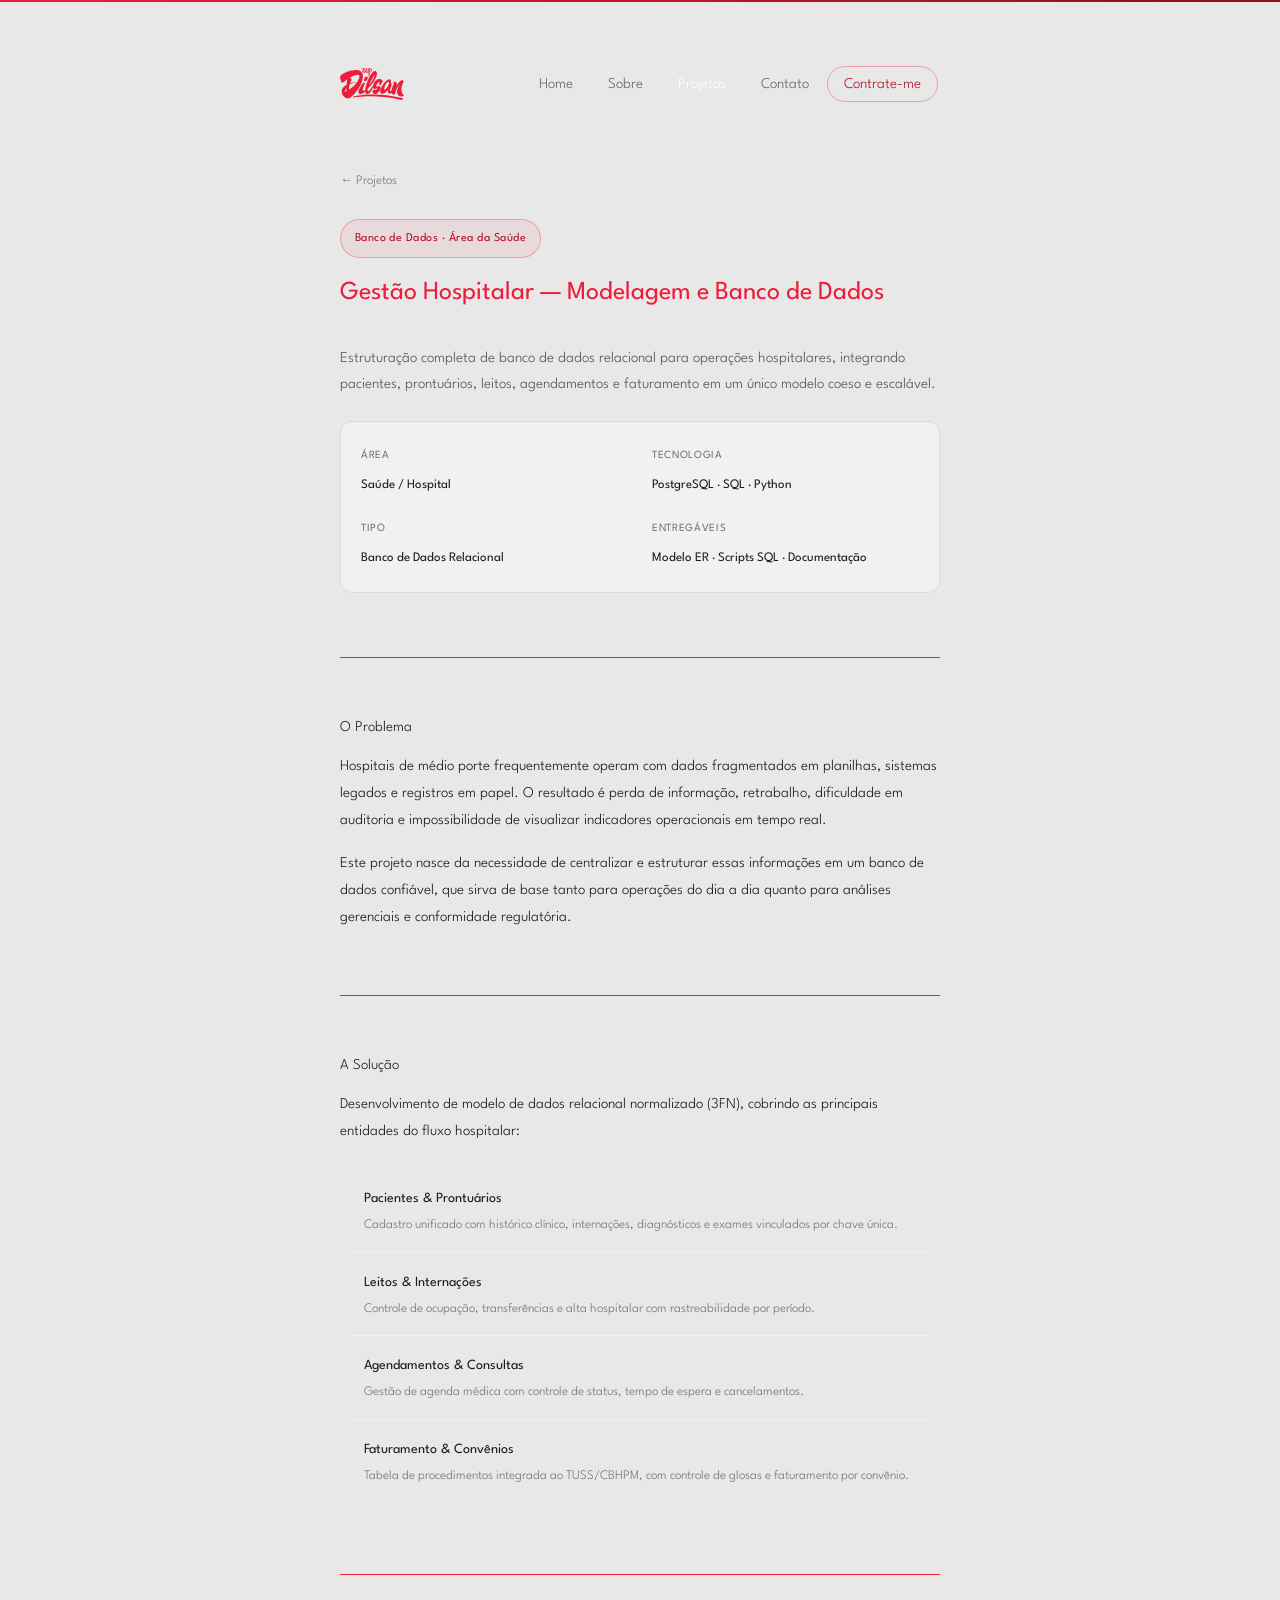
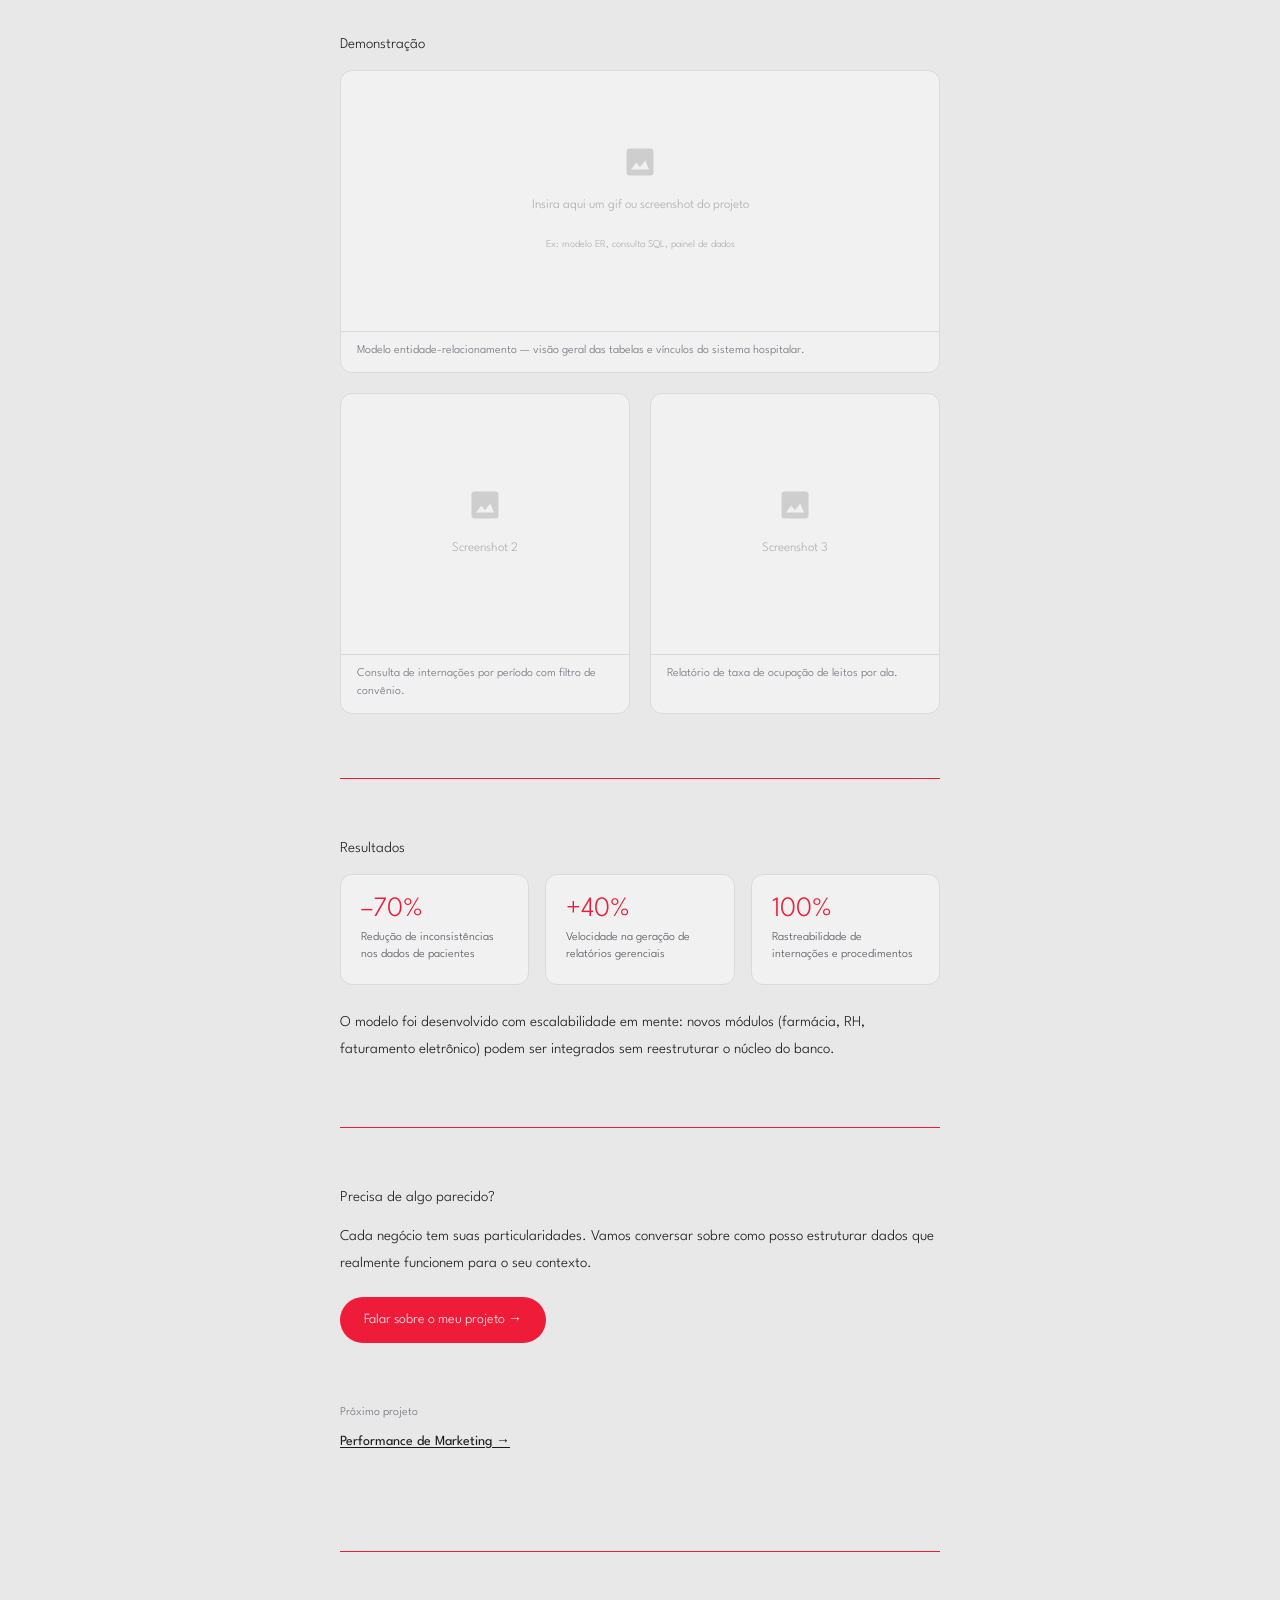
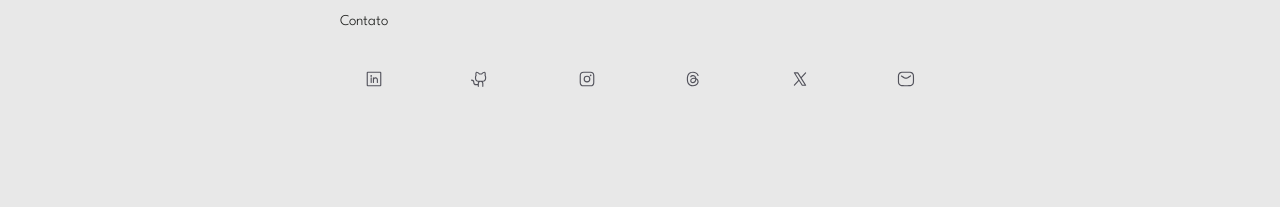
==== projeto-hospitalar.html @ 9fe8c79f "update and corrections" ====
<!DOCTYPE html>
<html lang="pt-BR">

<head>
    <meta charset="UTF-8">
    <meta name="viewport" content="width=device-width, initial-scale=1.0">
    <meta name="description" content="Projeto de banco de dados para gestão hospitalar — Luimar Mota.">
    <title>Gestão Hospitalar — Luimar Mota</title>
    <link rel="stylesheet" href="css/style.css">
    <link rel="stylesheet" href="css/projeto.css">
    <script src="https://code.jquery.com/jquery-3.6.0.min.js"></script>
</head>

<body>
    <header class="header wrapper">
        <a class="logo" href="index.html" title="Luimar Mota" aria-label="Ir para o início"></a>
        <nav id="site-navigation" aria-label="Navegação Principal">
            <div class="menu-primary-navigation-container">
                <ul id="primary-menu" class="menu">
                    <li><a href="index.html">Home</a></li>
                    <li><a href="sobre.html">Sobre</a></li>
                    <li class="current-menu-item"><a href="index.html#projetos" aria-current="page">Projetos</a></li>
                    <li><a href="#contato">Contato</a></li>
                    <li class="menu-cta"><a href="https://wa.me/5531975200390" target="_blank" rel="noopener noreferrer">Contrate-me</a></li>
                </ul>
            </div>
        </nav>
        <div class="dw-dropdown dw-dropdown-end md:hidden">
            <div tabindex="0" class="button main-menu-button" role="button" aria-label="Abrir menu">
                <div class="primary-dropdown-icon"></div>
            </div>
            <div class="menu-primary-navigation-container">
                <ul tabindex="0" id="primary-mobile-menu" class="menu dw-dropdown-content menu primary-dropdown-menu"
                    aria-label="Menu de navegação">
                    <li><a href="index.html">Home</a></li>
                    <li><a href="sobre.html">Sobre</a></li>
                    <li><a href="index.html#projetos">Projetos</a></li>
                    <li><a href="#contato">Contato</a></li>
                    <li class="menu-cta"><a href="https://wa.me/5531975200390" target="_blank" rel="noopener noreferrer">Contrate-me</a></li>
                </ul>
            </div>
        </div>
    </header>

    <main class="wrapper z-0">

        <!-- Breadcrumb -->
        <nav class="projeto-breadcrumb" aria-label="Navegação de localização">
            <a href="index.html#projetos">← Projetos</a>
        </nav>

        <!-- Header do Projeto -->
        <section class="content-area projeto-header" aria-label="Visão geral do projeto">
            <div class="projeto-badge">Banco de Dados · Área da Saúde</div>
            <h1 class="home-heading">Gestão Hospitalar — Modelagem e Banco de Dados</h1>
            <p class="projeto-lead">
                Estruturação completa de banco de dados relacional para operações hospitalares, integrando pacientes, prontuários, leitos, agendamentos e faturamento em um único modelo coeso e escalável.
            </p>

            <!-- Meta do projeto -->
            <div class="projeto-meta-grid">
                <div class="projeto-meta-item">
                    <span class="projeto-meta-label">Área</span>
                    <span class="projeto-meta-value">Saúde / Hospital</span>
                </div>
                <div class="projeto-meta-item">
                    <span class="projeto-meta-label">Tecnologia</span>
                    <span class="projeto-meta-value">PostgreSQL · SQL · Python</span>
                </div>
                <div class="projeto-meta-item">
                    <span class="projeto-meta-label">Tipo</span>
                    <span class="projeto-meta-value">Banco de Dados Relacional</span>
                </div>
                <div class="projeto-meta-item">
                    <span class="projeto-meta-label">Entregáveis</span>
                    <span class="projeto-meta-value">Modelo ER · Scripts SQL · Documentação</span>
                </div>
            </div>
        </section>

        <hr class="mt-12 md:mt-16">

        <!-- Problema -->
        <section class="section projeto-section" aria-label="Problema resolvido">
            <h2 class="section-heading">O Problema</h2>
            <p>
                Hospitais de médio porte frequentemente operam com dados fragmentados em planilhas, sistemas legados e registros em papel. O resultado é perda de informação, retrabalho, dificuldade em auditoria e impossibilidade de visualizar indicadores operacionais em tempo real.
            </p>
            <p>
                Este projeto nasce da necessidade de centralizar e estruturar essas informações em um banco de dados confiável, que sirva de base tanto para operações do dia a dia quanto para análises gerenciais e conformidade regulatória.
            </p>
        </section>

        <hr class="mt-12 md:mt-16">

        <!-- Solução -->
        <section class="section projeto-section" aria-label="Solução desenvolvida">
            <h2 class="section-heading">A Solução</h2>
            <p>
                Desenvolvimento de modelo de dados relacional normalizado (3FN), cobrindo as principais entidades do fluxo hospitalar:
            </p>
            <div class="block-container projeto-entidades">
                <div class="projeto-entidade-item">
                    <div class="title">Pacientes & Prontuários</div>
                    <div class="description">Cadastro unificado com histórico clínico, internações, diagnósticos e exames vinculados por chave única.</div>
                </div>
                <div class="projeto-entidade-item">
                    <div class="title">Leitos & Internações</div>
                    <div class="description">Controle de ocupação, transferências e alta hospitalar com rastreabilidade por período.</div>
                </div>
                <div class="projeto-entidade-item">
                    <div class="title">Agendamentos & Consultas</div>
                    <div class="description">Gestão de agenda médica com controle de status, tempo de espera e cancelamentos.</div>
                </div>
                <div class="projeto-entidade-item">
                    <div class="title">Faturamento & Convênios</div>
                    <div class="description">Tabela de procedimentos integrada ao TUSS/CBHPM, com controle de glosas e faturamento por convênio.</div>
                </div>
            </div>
        </section>

        <hr class="mt-12 md:mt-16">

        <!-- Mídia / Screenshots -->
        <section class="section projeto-media-section" aria-label="Demonstração do projeto">
            <h2 class="section-heading">Demonstração</h2>
            <div class="projeto-media-wrap">

                <!--
                    INSTRUÇÃO: Substitua os placeholders abaixo pelas suas imagens ou gifs.

                    Para imagem estática:
                    <img src="assets/hospitalar-modelo-er.png" alt="Modelo ER do banco de dados hospitalar">

                    Para gif animado:
                    <img src="assets/hospitalar-demo.gif" alt="Demonstração do banco de dados hospitalar">

                    Para vídeo (MP4):
                    <video src="assets/hospitalar-demo.mp4" autoplay loop muted playsinline></video>

                    Dica: salve os arquivos na pasta assets/ e ajuste o src.
                -->

                <!-- Screenshot 1 — tela cheia (ex: modelo ER ou painel principal) -->
                <div class="projeto-media-item">
                    <img
                        src="assets/hospitalar-01.gif"
                        alt="Demonstração do banco de dados hospitalar"
                        onerror="this.style.display='none'; this.nextElementSibling.style.display='flex';"
                    >
                    <div class="projeto-media-placeholder" style="display:none;">
                        <svg viewBox="0 0 24 24" xmlns="http://www.w3.org/2000/svg">
                            <path fill="currentColor" d="M19 3H5a2 2 0 0 0-2 2v14a2 2 0 0 0 2 2h14a2 2 0 0 0 2-2V5a2 2 0 0 0-2-2zm-1 14H6l3.5-4.5 2.5 3 3.5-4.5L18 17z"/>
                        </svg>
                        Insira aqui um gif ou screenshot do projeto<br>
                        <small>Ex: modelo ER, consulta SQL, painel de dados</small>
                    </div>
                    <div class="projeto-media-caption">Modelo entidade-relacionamento — visão geral das tabelas e vínculos do sistema hospitalar.</div>
                </div>

                <!-- Screenshots menores lado a lado (ex: queries, relatórios) -->
                <div class="projeto-media-wrap two-col">
                    <div class="projeto-media-item">
                        <img
                            src="assets/hospitalar-02.gif"
                            alt="Consulta SQL de internações"
                            onerror="this.style.display='none'; this.nextElementSibling.style.display='flex';"
                        >
                        <div class="projeto-media-placeholder" style="display:none;">
                            <svg viewBox="0 0 24 24" xmlns="http://www.w3.org/2000/svg">
                                <path fill="currentColor" d="M19 3H5a2 2 0 0 0-2 2v14a2 2 0 0 0 2 2h14a2 2 0 0 0 2-2V5a2 2 0 0 0-2-2zm-1 14H6l3.5-4.5 2.5 3 3.5-4.5L18 17z"/>
                            </svg>
                            Screenshot 2
                        </div>
                        <div class="projeto-media-caption">Consulta de internações por período com filtro de convênio.</div>
                    </div>
                    <div class="projeto-media-item">
                        <img
                            src="assets/hospitalar-03.gif"
                            alt="Relatório de ocupação de leitos"
                            onerror="this.style.display='none'; this.nextElementSibling.style.display='flex';"
                        >
                        <div class="projeto-media-placeholder" style="display:none;">
                            <svg viewBox="0 0 24 24" xmlns="http://www.w3.org/2000/svg">
                                <path fill="currentColor" d="M19 3H5a2 2 0 0 0-2 2v14a2 2 0 0 0 2 2h14a2 2 0 0 0 2-2V5a2 2 0 0 0-2-2zm-1 14H6l3.5-4.5 2.5 3 3.5-4.5L18 17z"/>
                            </svg>
                            Screenshot 3
                        </div>
                        <div class="projeto-media-caption">Relatório de taxa de ocupação de leitos por ala.</div>
                    </div>
                </div>

            </div>
        </section>

        <hr class="mt-12 md:mt-16">

        <!-- Resultados / Impacto -->
        <section class="section projeto-section" aria-label="Resultados e impacto">
            <h2 class="section-heading">Resultados</h2>
            <div class="projeto-resultados-grid">
                <div class="projeto-resultado-item">
                    <span class="projeto-resultado-numero">–70%</span>
                    <span class="projeto-resultado-desc">Redução de inconsistências nos dados de pacientes</span>
                </div>
                <div class="projeto-resultado-item">
                    <span class="projeto-resultado-numero">+40%</span>
                    <span class="projeto-resultado-desc">Velocidade na geração de relatórios gerenciais</span>
                </div>
                <div class="projeto-resultado-item">
                    <span class="projeto-resultado-numero">100%</span>
                    <span class="projeto-resultado-desc">Rastreabilidade de internações e procedimentos</span>
                </div>
            </div>
            <p style="margin-top: 1.5rem;">
                O modelo foi desenvolvido com escalabilidade em mente: novos módulos (farmácia, RH, faturamento eletrônico) podem ser integrados sem reestruturar o núcleo do banco.
            </p>
        </section>

        <hr class="mt-12 md:mt-16">

        <!-- CTA -->
        <section class="section projeto-cta" aria-label="Próximos passos">
            <h2 class="section-heading">Precisa de algo parecido?</h2>
            <p>Cada negócio tem suas particularidades. Vamos conversar sobre como posso estruturar dados que realmente funcionem para o seu contexto.</p>
            <a href="https://wa.me/5531975200390" target="_blank" rel="noopener noreferrer" class="projeto-cta-btn">
                Falar sobre o meu projeto →
            </a>
        </section>

        <!-- Navegação entre projetos -->
        <section class="section projeto-nav" aria-label="Outros projetos">
            <a href="projeto-marketing.html" class="projeto-nav-link">
                <span class="projeto-nav-label">Próximo projeto</span>
                <span class="projeto-nav-title">Performance de Marketing →</span>
            </a>
        </section>

        <hr class="mt-12 md:mt-16">

        <!-- Contato -->
        <section id="contato" class="section" aria-label="Contato e redes sociais">
            <h2 class="section-heading">Contato</h2>
            <div class="row-container block-social-links">
                <!-- LinkedIn -->
                <a class="block-social-links-link" href="https://www.linkedin.com/in/luimar-mota" target="_blank"
                    rel="noopener noreferrer" aria-label="LinkedIn de Luimar Mota">
                    <div class="flex items-center gap-3">
                        <span class="social-icon">
                            <svg xmlns="http://www.w3.org/2000/svg" viewBox="0 0 256 256">
                                <title>LinkedIn</title>
                                <path fill="currentColor"
                                    d="M216,24H40A16,16,0,0,0,24,40V216a16,16,0,0,0,16,16H216a16,16,0,0,0,16-16V40A16,16,0,0,0,216,24Zm0,192H40V40H216V216ZM96,112v64a8,8,0,0,1-16,0V112a8,8,0,0,1,16,0Zm88,28v36a8,8,0,0,1-16,0V140a20,20,0,0,0-40,0v36a8,8,0,0,1-16,0V112a8,8,0,0,1,15.79-1.78A36,36,0,0,1,184,140ZM100,84A12,12,0,1,1,88,72,12,12,0,0,1,100,84Z">
                                </path>
                            </svg>
                        </span>
                    </div>
                </a>

                <!-- Github -->
                <a class="block-social-links-link" href="https://github.com/Luimar2" target="_blank"
                    rel="noopener noreferrer" aria-label="GitHub de Luimar Mota">
                    <div class="flex items-center gap-3">
                        <span class="social-icon">
                            <svg xmlns="http://www.w3.org/2000/svg" viewBox="0 0 256 256">
                                <title>GitHub</title>
                                <path fill="currentColor"
                                    d="M208.31,75.68A59.78,59.78,0,0,0,202.93,28,8,8,0,0,0,196,24a59.75,59.75,0,0,0-48,24H124A59.75,59.75,0,0,0,76,24a8,8,0,0,0-6.93,4,59.78,59.78,0,0,0-5.38,47.68A58.14,58.14,0,0,0,56,104v8a56.06,56.06,0,0,0,48.44,55.47A39.8,39.8,0,0,0,96,192v8H72a24,24,0,0,1-24-24A40,40,0,0,0,8,136a8,8,0,0,0,0,16,24,24,0,0,1,24,24,40,40,0,0,0,40,40H96v16a8,8,0,0,0,16,0V192a24,24,0,0,1,48,0v40a8,8,0,0,0,16,0V192a39.8,39.8,0,0,0-8.44-24.53A56.06,56.06,0,0,0,216,112v-8A58.14,58.14,0,0,0,208.31,75.68ZM200,112a40,40,0,0,1-40,40H112a40,40,0,0,1-40-40v-8a41.74,41.74,0,0,1,6.9-22.48A8,8,0,0,0,80,73.83a43.81,43.81,0,0,1,.79-33.58,43.88,43.88,0,0,1,32.32,20.06A8,8,0,0,0,119.82,64h32.35a8,8,0,0,0,6.74-3.69,43.87,43.87,0,0,1,32.32-20.06A43.81,43.81,0,0,1,192,73.83a8.09,8.09,0,0,0,1,7.65A41.72,41.72,0,0,1,200,104Z">
                                </path>
                            </svg>
                        </span>
                    </div>
                </a>

                <!-- Instagram -->
                <a class="block-social-links-link" href="https://www.instagram.com/sup.dilsan" target="_blank"
                    rel="noopener noreferrer" aria-label="Instagram de Luimar Mota">
                    <div class="flex items-center gap-3">
                        <span class="social-icon">
                            <svg xmlns="http://www.w3.org/2000/svg" viewBox="0 0 256 256">
                                <title>Instagram</title>
                                <path fill="currentColor"
                                    d="M128,80a48,48,0,1,0,48,48A48.05,48.05,0,0,0,128,80Zm0,80a32,32,0,1,1,32-32A32,32,0,0,1,128,160ZM176,24H80A56.06,56.06,0,0,0,24,80v96a56.06,56.06,0,0,0,56,56h96a56.06,56.06,0,0,0,56-56V80A56.06,56.06,0,0,0,176,24Zm40,152a40,40,0,0,1-40,40H80a40,40,0,0,1-40-40V80A40,40,0,0,1,80,40h96a40,40,0,0,1,40,40ZM192,76a12,12,0,1,1-12-12A12,12,0,0,1,192,76Z">
                                </path>
                            </svg>
                        </span>
                    </div>
                </a>

                <!-- Threads -->
                <a class="block-social-links-link" href="https://www.threads.net/@luimar2" target="_blank"
                    rel="noopener noreferrer" aria-label="Threads de Luimar Mota">
                    <div class="flex items-center gap-3">
                        <span class="social-icon">
                            <svg xmlns="http://www.w3.org/2000/svg" viewBox="0 0 256 256">
                                <title>Threads</title>
                                <path fill="currentColor"
                                    d="M186.42,123.65a63.81,63.81,0,0,0-11.13-6.72c-4-29.89-24-39.31-33.1-42.07-19.78-6-42.51,1.19-52.85,16.7a8,8,0,0,0,13.32,8.88c6.37-9.56,22-14.16,34.89-10.27,9.95,3,16.82,10.3,20.15,21a81.05,81.05,0,0,0-15.29-1.43c-13.92,0-26.95,3.59-36.67,10.1C94.3,127.57,88,139,88,152c0,20.58,15.86,35.52,37.71,35.52a48,48,0,0,0,34.35-14.81c6.44-6.7,14-18.36,15.61-37.1.38.26.74.53,1.1.8C186.88,144.05,192,154.68,192,168c0,19.36-20.34,48-64,48-26.73,0-45.48-8.65-57.34-26.44C60.93,175,56,154.26,56,128s4.93-47,14.66-61.56C82.52,48.65,101.27,40,128,40c32.93,0,54,13.25,64.53,40.52a8,8,0,1,0,14.93-5.75C194.68,41.56,167.2,24,128,24,96,24,72.19,35.29,57.34,57.56,45.83,74.83,40,98.52,40,128s5.83,53.17,17.34,70.44C72.19,220.71,96,232,128,232c30.07,0,48.9-11.48,59.4-21.1C200.3,199.08,208,183,208,168,208,149.66,200.54,134.32,186.42,123.65Zm-37.89,38a31.94,31.94,0,0,1-22.82,9.9c-10.81,0-21.71-6-21.71-19.52,0-12.63,12-26.21,38.41-26.21A63.88,63.88,0,0,1,160,128.24C160,142.32,156,153.86,148.53,161.62Z">
                                </path>
                            </svg>
                        </span>
                    </div>
                </a>

                <!-- X (Twitter) -->
                <a class="block-social-links-link" href="https://x.com/luimar2" target="_blank"
                    rel="noopener noreferrer" aria-label="X (Twitter) de Luimar Mota">
                    <div class="flex items-center gap-3">
                        <span class="social-icon">
                            <svg xmlns="http://www.w3.org/2000/svg" viewBox="0 0 256 256">
                                <title>X (Twitter)</title>
                                <path fill="currentColor"
                                    d="M214.75,211.71l-62.6-98.38,61.77-67.95a8,8,0,0,0-11.84-10.76L143.24,99.34,102.75,35.71A8,8,0,0,0,96,32H48a8,8,0,0,0-6.75,12.3l62.6,98.37-61.77,68a8,8,0,1,0,11.84,10.76l58.84-64.72,40.49,63.63A8,8,0,0,0,160,224h48a8,8,0,0,0,6.75-12.29ZM164.39,208,62.57,48h29L193.43,208Z">
                                </path>
                            </svg>
                        </span>
                    </div>
                </a>

                <!-- Copiar e-mail -->
                <a id="copyBtn" onclick="copiarEmail(event)" class="block-social-links-link copy-email-link" href="#" role="button" aria-label="Copiar e-mail" title="Copiar e-mail">
                    <div class="flex items-center gap-3">
                        <span class="social-icon">
                            <svg viewBox="0 0 24 24" xmlns="http://www.w3.org/2000/svg">
                                <title>E-mail</title>
                                <path fill="currentColor"
                                    d="M17.58 7.37l-1 .66-.57.37c-1.92 1.27-2.4 1.55-3.04 1.7-.66.15-1.33.15-1.99-.01-.64-.16-1.12-.43-3.04-1.71L7.37 8l-1-.67c-.35-.23-.82-.14-1.05.2-.23.34-.14.81.2 1.04l1 .66.56.37c2.09 1.39 2.63 1.7 3.51 1.91.88.21 1.79.21 2.67 0 .88-.22 1.42-.53 3.51-1.92l.56-.38 1-.67c.34-.23.43-.7.2-1.05-.23-.35-.7-.44-1.05-.21ZM9.99 21.74h4c3.65 0 4.51-.08 5.61-.63 1.08-.56 1.96-1.44 2.51-2.52.55-1.1.62-1.96.62-5.62v-2c0-3.66-.08-4.52-.63-5.62-.56-1.09-1.44-1.97-2.52-2.52-1.1-.56-1.96-.63-5.62-.63h-4c-3.66 0-4.52.07-5.62.62-1.09.55-1.97 1.43-2.52 2.51-.56 1.09-.63 1.95-.63 5.61v2c0 3.65.07 4.51.62 5.61.55 1.08 1.43 1.96 2.51 2.51 1.09.55 1.95.62 5.61.62Zm0-1.5c-3.35 0-4.15-.07-4.93-.47-.8-.41-1.45-1.06-1.86-1.86-.4-.79-.47-1.58-.47-4.93v-2c0-3.35.06-4.15.46-4.93.4-.8 1.05-1.45 1.85-1.86.78-.4 1.57-.47 4.92-.47h4c3.34 0 4.14.06 4.92.46.79.4 1.44 1.05 1.85 1.85.39.78.46 1.57.46 4.92v2c0 3.34-.07 4.14-.47 4.92-.41.79-1.06 1.44-1.86 1.85-.79.39-1.58.46-4.93.46h-4Z" />
                            </svg>
                        </span>
                        <div class="w-full flex justify-between">
                            <span class="flex-1 button-text">Copiar e-mail</span>
                            <span class="copy-status" aria-live="polite">Copiado!</span>
                        </div>
                    </div>
                </a>
            </div>
        </section>

    </main>

    <script src="js/scripts.js"></script>
</body>

</html>
---- css/projeto.css ----
/* ============================================
   PÁGINAS DE PROJETO — estilos específicos
   ============================================ */

/* Breadcrumb */
.projeto-breadcrumb {
    margin-bottom: 1.5rem;
    font-size: 13px;
}

.projeto-breadcrumb a {
    color: rgb(113 113 122);
    text-decoration: none;
    transition: color 0.15s ease;
}

.projeto-breadcrumb a:hover {
    color: rgb(238 28 56);
}

@media (prefers-color-scheme: dark) {
    .projeto-breadcrumb a {
        color: #ADADAD;
    }
}

/* Badge de categoria */
.projeto-badge {
    display: inline-block;
    margin-bottom: 1rem;
    padding: 0.3rem 0.85rem;
    border-radius: 9999px;
    border: 1px solid rgb(238 28 56 / 0.3);
    background-color: rgb(238 28 56 / 0.07);
    font-size: 12px;
    letter-spacing: 0.04em;
    color: rgb(178 14 39);
    font-weight: 400;
}

@media (prefers-color-scheme: dark) {
    .projeto-badge {
        border-color: rgb(243 96 116 / 0.4);
        background-color: rgb(243 96 116 / 0.1);
        color: rgb(243 96 116);
    }
}

/* Lead / subtítulo */
.projeto-lead {
    font-size: 15px;
    line-height: 175%;
    color: rgb(82 82 91);
    margin-bottom: 1.5rem !important;
}

@media (prefers-color-scheme: dark) {
    .projeto-lead {
        color: #ADADAD;
    }
}

/* Grid de meta informações */
.projeto-meta-grid {
    display: grid;
    grid-template-columns: 1fr 1fr;
    gap: 1rem 1.5rem;
    margin-top: 1.5rem;
    padding: 1.25rem;
    border-radius: 0.75rem;
    border: 1px solid rgb(218 218 218);
    background-color: rgb(241 241 241);
}

@media (min-width: 480px) {
    .projeto-meta-grid {
        grid-template-columns: repeat(2, 1fr);
    }
}

@media (prefers-color-scheme: dark) {
    .projeto-meta-grid {
        border-color: #4B4747;
        background-color: rgb(75 71 71 / 0.5);
    }
}

.projeto-meta-item {
    display: flex;
    flex-direction: column;
    gap: 0.2rem;
}

.projeto-meta-label {
    font-size: 11px;
    text-transform: uppercase;
    letter-spacing: 0.06em;
    color: rgb(113 113 122);
    font-weight: 400;
}

.projeto-meta-value {
    font-size: 13px;
    font-weight: 400;
    color: rgb(27 28 26);
}

@media (prefers-color-scheme: dark) {
    .projeto-meta-label {
        color: #ADADAD;
    }

    .projeto-meta-value {
        color: rgb(232 232 232);
    }
}

/* Seções de conteúdo */
.projeto-section p {
    margin-bottom: 1rem;
}

/* Entidades / itens de solução */
.projeto-entidades {
    margin-top: 1rem;
}

.projeto-entidade-item {
    position: relative;
    display: flex;
    flex-direction: column;
    padding: 1rem;
    border-bottom: 1px solid rgb(241 241 241);
}

.projeto-entidade-item:last-child {
    border-bottom: none;
}

@media (prefers-color-scheme: dark) {
    .projeto-entidade-item {
        border-bottom-color: rgb(75 71 71);
    }
}

.projeto-entidade-item .title {
    font-size: 14px;
    font-weight: 400;
    margin-bottom: 4px;
    color: rgb(27 28 26);
}

.projeto-entidade-item .description {
    font-size: 12px;
    line-height: 150%;
    color: rgb(113 113 122);
}

@media (min-width: 768px) {
    .projeto-entidade-item .description {
        font-size: 13px;
    }
}

@media (prefers-color-scheme: dark) {
    .projeto-entidade-item .title {
        color: rgb(232 232 232);
    }
}

/* Grid de resultados */
.projeto-resultados-grid {
    display: grid;
    grid-template-columns: 1fr;
    gap: 1rem;
}

@media (min-width: 480px) {
    .projeto-resultados-grid {
        grid-template-columns: repeat(3, 1fr);
    }
}

.projeto-resultado-item {
    display: flex;
    flex-direction: column;
    align-items: flex-start;
    padding: 1.25rem;
    border-radius: 0.75rem;
    border: 1px solid rgb(218 218 218);
    background-color: rgb(241 241 241);
    gap: 0.4rem;
}

@media (prefers-color-scheme: dark) {
    .projeto-resultado-item {
        border-color: #4B4747;
        background-color: rgb(75 71 71 / 0.5);
    }
}

.projeto-resultado-numero {
    font-size: 28px;
    font-weight: 300;
    color: rgb(238 28 56);
    line-height: 1;
}

@media (prefers-color-scheme: dark) {
    .projeto-resultado-numero {
        color: rgb(243 96 116);
    }
}

.projeto-resultado-desc {
    font-size: 12px;
    line-height: 145%;
    color: rgb(82 82 91);
}

@media (prefers-color-scheme: dark) {
    .projeto-resultado-desc {
        color: #ADADAD;
    }
}

/* CTA final do projeto */
.projeto-cta {
    text-align: left;
}

.projeto-cta p {
    margin-bottom: 1.25rem;
}

.projeto-cta-btn {
    display: inline-block;
    padding: 0.6rem 1.5rem;
    background-color: rgb(238 28 56);
    color: rgb(241 241 241) !important;
    border-radius: 9999px;
    text-decoration: none !important;
    font-size: 14px;
    transition: background-color 0.2s ease;
}

.projeto-cta-btn:hover {
    background-color: rgb(178 14 39);
    color: rgb(250 250 250) !important;
}

/* Navegação entre projetos */
.projeto-nav {
    display: flex;
    justify-content: space-between;
    padding-bottom: 2rem;
}

.projeto-nav-link {
    display: flex;
    flex-direction: column;
    gap: 2px;
    text-decoration: none;
}

.projeto-nav-label {
    font-size: 12px;
    color: rgb(113 113 122);
}

.projeto-nav-title {
    font-size: 14px;
    color: rgb(27 28 26);
    font-weight: 400;
    text-decoration: underline;
    text-underline-offset: 2px;
}

.projeto-nav-link:hover .projeto-nav-title {
    color: rgb(238 28 56);
}

@media (prefers-color-scheme: dark) {
    .projeto-nav-label {
        color: #ADADAD;
    }

    .projeto-nav-title {
        color: rgb(232 232 232);
    }
}

/* ============================================
   ÁREA DE MÍDIA — screenshots e gifs
   ============================================ */

.projeto-media-section {
    /* herda .section */
}

.projeto-media-wrap {
    display: flex;
    flex-direction: column;
    gap: 1.25rem;
}

/* Item de mídia individual */
.projeto-media-item {
    position: relative;
    border-radius: 0.75rem;
    overflow: hidden;
    border: 1px solid rgb(218 218 218);
    background-color: rgb(241 241 241);
}

@media (prefers-color-scheme: dark) {
    .projeto-media-item {
        border-color: #4B4747;
        background-color: rgb(75 71 71 / 0.4);
    }
}

/* Imagem ou gif dentro do item */
.projeto-media-item img,
.projeto-media-item video {
    display: block;
    width: 100%;
    height: auto;
    border-radius: 0.65rem;
}

/* Legenda opcional abaixo da mídia */
.projeto-media-caption {
    padding: 0.6rem 1rem 0.75rem;
    font-size: 12px;
    color: rgb(113 113 122);
    line-height: 1.5;
    border-top: 1px solid rgb(218 218 218);
}

@media (prefers-color-scheme: dark) {
    .projeto-media-caption {
        border-top-color: #4B4747;
        color: #ADADAD;
    }
}

/* Placeholder quando ainda não há imagem */
.projeto-media-placeholder {
    display: flex;
    flex-direction: column;
    align-items: center;
    justify-content: center;
    min-height: 200px;
    gap: 0.75rem;
    color: rgb(173 173 173);
    font-size: 13px;
    padding: 2rem;
    text-align: center;
}

@media (min-width: 480px) {
    .projeto-media-placeholder {
        min-height: 260px;
    }
}

.projeto-media-placeholder svg {
    width: 36px;
    height: 36px;
    opacity: 0.5;
}

/* Layout lado a lado em telas maiores (para 2 imagens menores) */
.projeto-media-wrap.two-col {
    display: grid;
    grid-template-columns: 1fr;
    gap: 1.25rem;
}

@media (min-width: 520px) {
    .projeto-media-wrap.two-col {
        grid-template-columns: 1fr 1fr;
    }
}
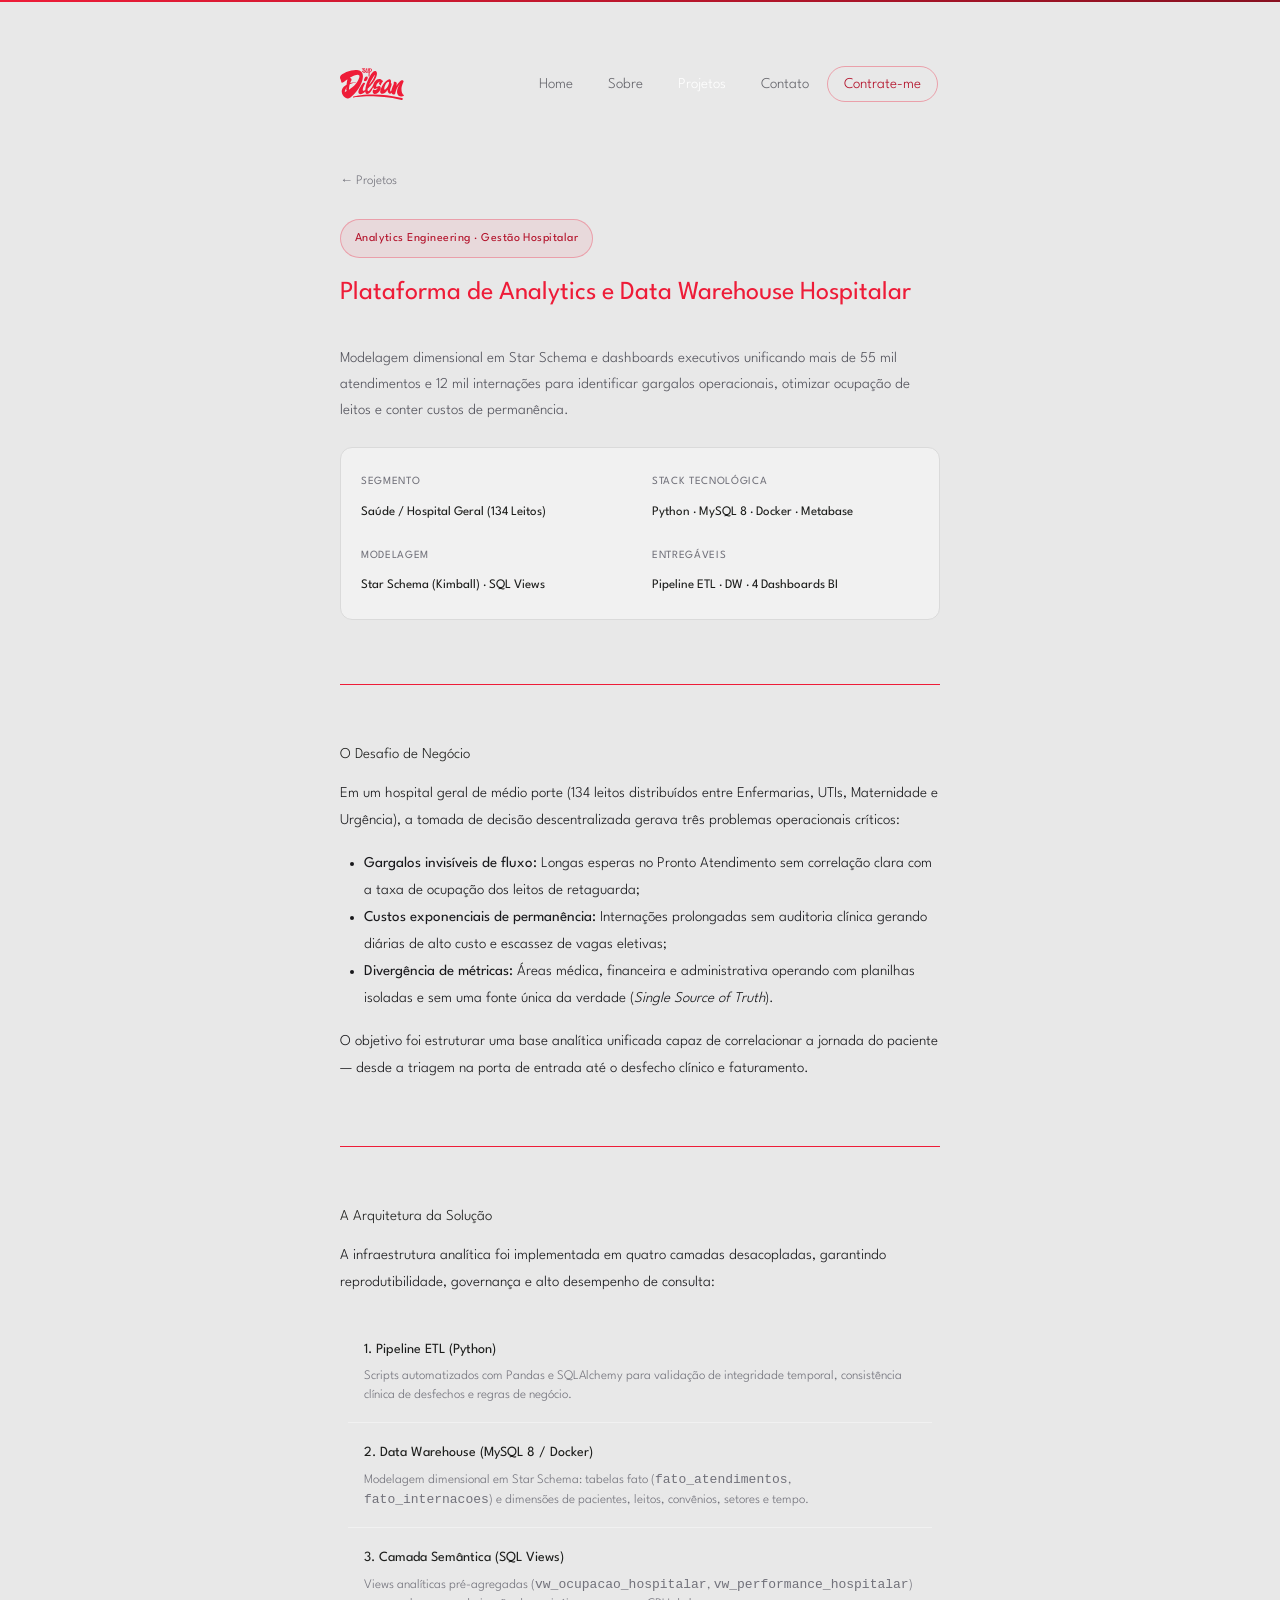
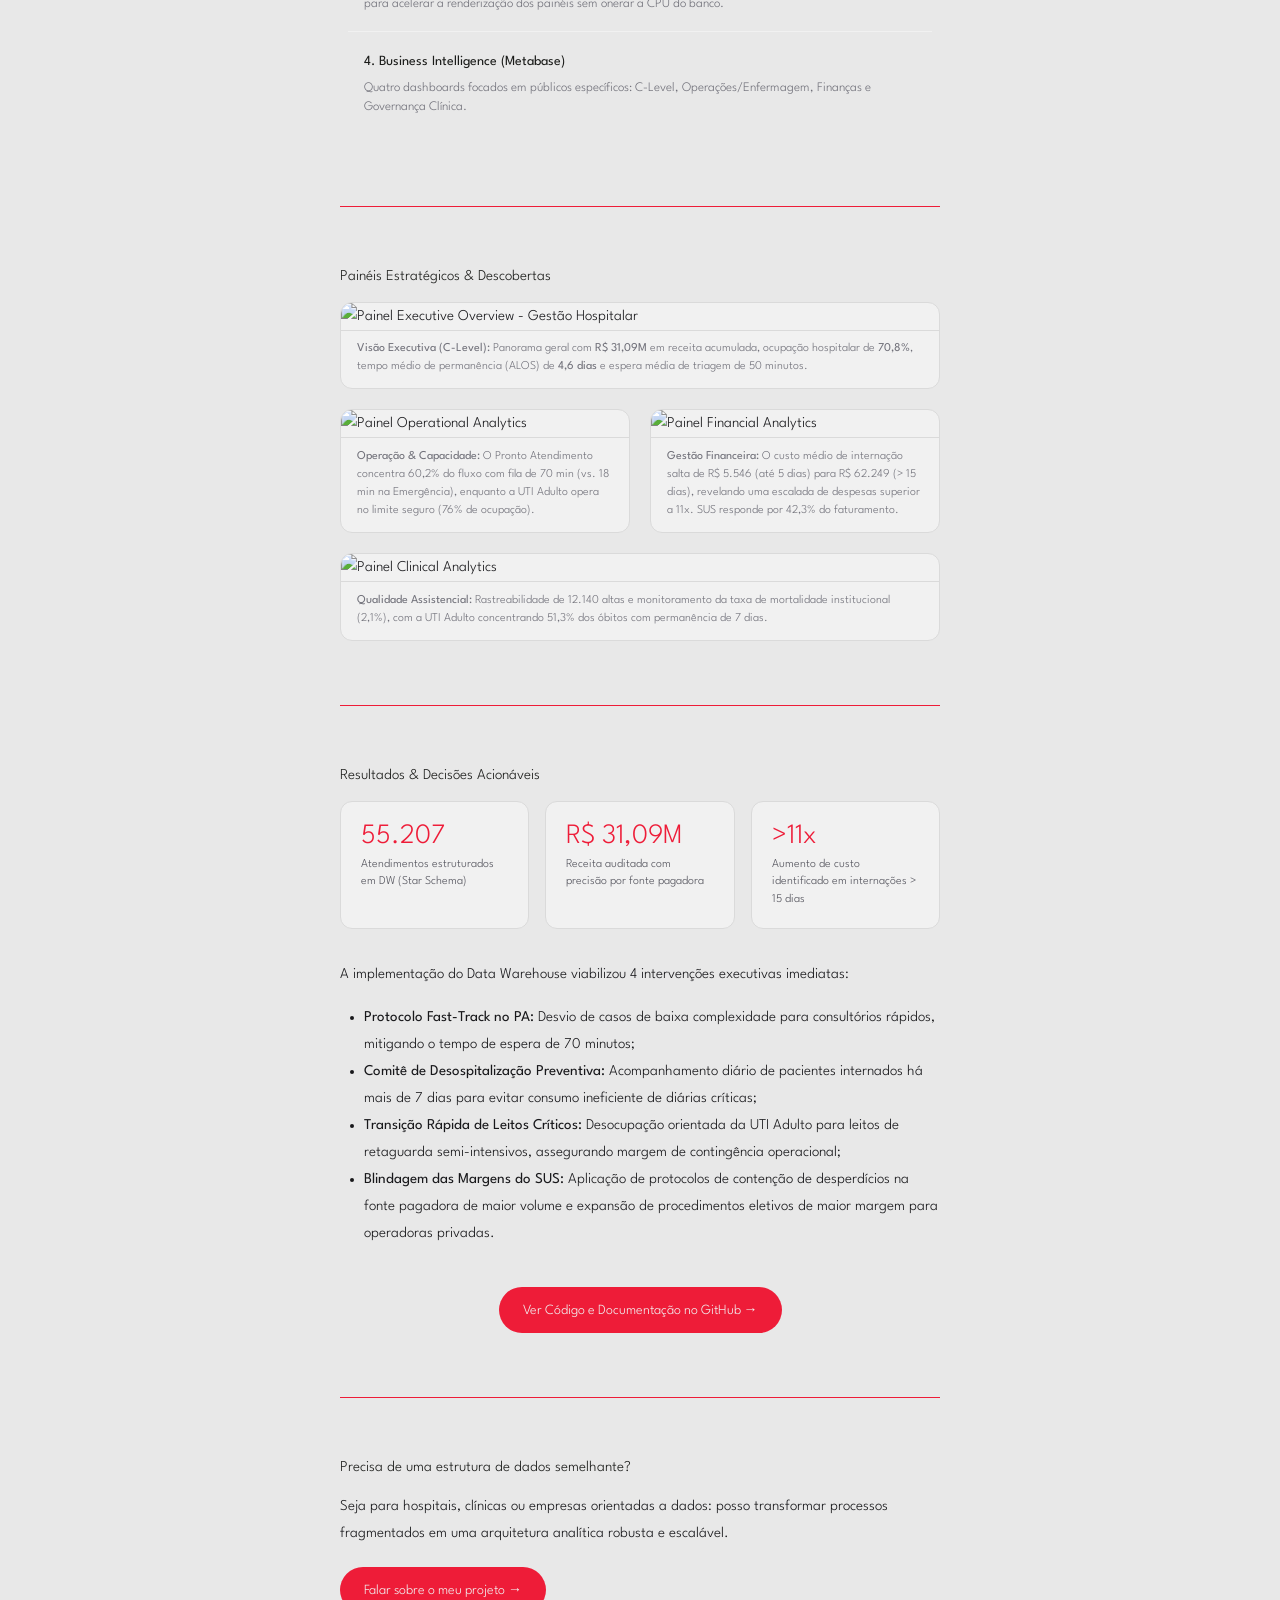
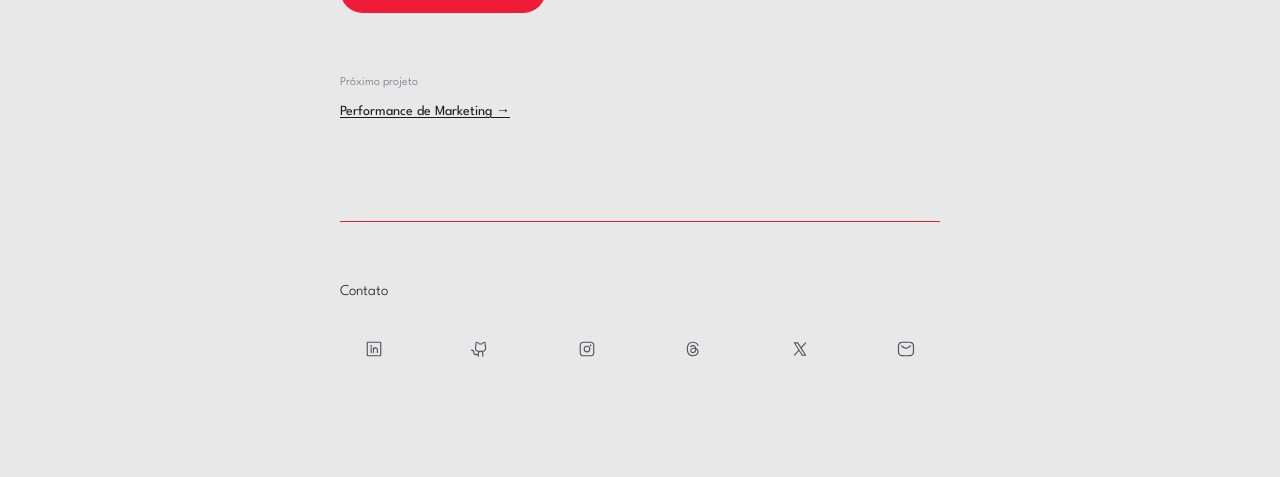
==== commit dd03675c: "atualização" ====
--- a/projeto-hospitalar.html
+++ b/projeto-hospitalar.html
@@ -4,8 +4,8 @@
 <head>
     <meta charset="UTF-8">
     <meta name="viewport" content="width=device-width, initial-scale=1.0">
-    <meta name="description" content="Projeto de banco de dados para gestão hospitalar — Luimar Mota.">
-    <title>Gestão Hospitalar — Luimar Mota</title>
+    <meta name="description" content="Plataforma de Analytics e Data Warehouse Hospitalar de ponta a ponta — Luimar Mota.">
+    <title>Analytics e Data Warehouse Hospitalar — Luimar Mota</title>
     <link rel="stylesheet" href="css/style.css">
     <link rel="stylesheet" href="css/projeto.css">
     <script src="https://code.jquery.com/jquery-3.6.0.min.js"></script>
@@ -51,29 +51,29 @@
 
         <!-- Header do Projeto -->
         <section class="content-area projeto-header" aria-label="Visão geral do projeto">
-            <div class="projeto-badge">Banco de Dados · Área da Saúde</div>
-            <h1 class="home-heading">Gestão Hospitalar — Modelagem e Banco de Dados</h1>
+            <div class="projeto-badge">Analytics Engineering · Gestão Hospitalar</div>
+            <h1 class="home-heading">Plataforma de Analytics e Data Warehouse Hospitalar</h1>
             <p class="projeto-lead">
-                Estruturação completa de banco de dados relacional para operações hospitalares, integrando pacientes, prontuários, leitos, agendamentos e faturamento em um único modelo coeso e escalável.
+                Modelagem dimensional em Star Schema e dashboards executivos unificando mais de 55 mil atendimentos e 12 mil internações para identificar gargalos operacionais, otimizar ocupação de leitos e conter custos de permanência.
             </p>
 
             <!-- Meta do projeto -->
             <div class="projeto-meta-grid">
                 <div class="projeto-meta-item">
-                    <span class="projeto-meta-label">Área</span>
-                    <span class="projeto-meta-value">Saúde / Hospital</span>
+                    <span class="projeto-meta-label">Segmento</span>
+                    <span class="projeto-meta-value">Saúde / Hospital Geral (134 Leitos)</span>
                 </div>
                 <div class="projeto-meta-item">
-                    <span class="projeto-meta-label">Tecnologia</span>
-                    <span class="projeto-meta-value">PostgreSQL · SQL · Python</span>
+                    <span class="projeto-meta-label">Stack Tecnológica</span>
+                    <span class="projeto-meta-value">Python · MySQL 8 · Docker · Metabase</span>
                 </div>
                 <div class="projeto-meta-item">
-                    <span class="projeto-meta-label">Tipo</span>
-                    <span class="projeto-meta-value">Banco de Dados Relacional</span>
+                    <span class="projeto-meta-label">Modelagem</span>
+                    <span class="projeto-meta-value">Star Schema (Kimball) · SQL Views</span>
                 </div>
                 <div class="projeto-meta-item">
                     <span class="projeto-meta-label">Entregáveis</span>
-                    <span class="projeto-meta-value">Modelo ER · Scripts SQL · Documentação</span>
+                    <span class="projeto-meta-value">Pipeline ETL · DW · 4 Dashboards BI</span>
                 </div>
             </div>
         </section>
@@ -81,148 +81,150 @@
         <hr class="mt-12 md:mt-16">
 
         <!-- Problema -->
-        <section class="section projeto-section" aria-label="Problema resolvido">
-            <h2 class="section-heading">O Problema</h2>
+        <section class="section projeto-section" aria-label="Problema de negócio resolvido">
+            <h2 class="section-heading">O Desafio de Negócio</h2>
             <p>
-                Hospitais de médio porte frequentemente operam com dados fragmentados em planilhas, sistemas legados e registros em papel. O resultado é perda de informação, retrabalho, dificuldade em auditoria e impossibilidade de visualizar indicadores operacionais em tempo real.
-            </p>
+                Em um hospital geral de médio porte (134 leitos distribuídos entre Enfermarias, UTIs, Maternidade e Urgência), a tomada de decisão descentralizada gerava três problemas operacionais críticos:
+            </p>
+            <ul style="list-style: disc; margin-left: 1.5rem; margin-top: 0.75rem; line-height: 1.8;">
+                <li><strong>Gargalos invisíveis de fluxo:</strong> Longas esperas no Pronto Atendimento sem correlação clara com a taxa de ocupação dos leitos de retaguarda;</li>
+                <li><strong>Custos exponenciais de permanência:</strong> Internações prolongadas sem auditoria clínica gerando diárias de alto custo e escassez de vagas eletivas;</li>
+                <li><strong>Divergência de métricas:</strong> Áreas médica, financeira e administrativa operando com planilhas isoladas e sem uma fonte única da verdade (<em>Single Source of Truth</em>).</li>
+            </ul>
+            <p style="margin-top: 1rem;">
+                O objetivo foi estruturar uma base analítica unificada capaz de correlacionar a jornada do paciente — desde a triagem na porta de entrada até o desfecho clínico e faturamento.
+            </p>
+        </section>
+
+        <hr class="mt-12 md:mt-16">
+
+        <!-- Solução e Arquitetura -->
+        <section class="section projeto-section" aria-label="Solução técnica desenvolvida">
+            <h2 class="section-heading">A Arquitetura da Solução</h2>
             <p>
-                Este projeto nasce da necessidade de centralizar e estruturar essas informações em um banco de dados confiável, que sirva de base tanto para operações do dia a dia quanto para análises gerenciais e conformidade regulatória.
-            </p>
-        </section>
-
-        <hr class="mt-12 md:mt-16">
-
-        <!-- Solução -->
-        <section class="section projeto-section" aria-label="Solução desenvolvida">
-            <h2 class="section-heading">A Solução</h2>
-            <p>
-                Desenvolvimento de modelo de dados relacional normalizado (3FN), cobrindo as principais entidades do fluxo hospitalar:
+                A infraestrutura analítica foi implementada em quatro camadas desacopladas, garantindo reprodutibilidade, governança e alto desempenho de consulta:
             </p>
             <div class="block-container projeto-entidades">
                 <div class="projeto-entidade-item">
-                    <div class="title">Pacientes & Prontuários</div>
-                    <div class="description">Cadastro unificado com histórico clínico, internações, diagnósticos e exames vinculados por chave única.</div>
+                    <div class="title">1. Pipeline ETL (Python)</div>
+                    <div class="description">Scripts automatizados com Pandas e SQLAlchemy para validação de integridade temporal, consistência clínica de desfechos e regras de negócio.</div>
                 </div>
                 <div class="projeto-entidade-item">
-                    <div class="title">Leitos & Internações</div>
-                    <div class="description">Controle de ocupação, transferências e alta hospitalar com rastreabilidade por período.</div>
+                    <div class="title">2. Data Warehouse (MySQL 8 / Docker)</div>
+                    <div class="description">Modelagem dimensional em Star Schema: tabelas fato (<code>fato_atendimentos</code>, <code>fato_internacoes</code>) e dimensões de pacientes, leitos, convênios, setores e tempo.</div>
                 </div>
                 <div class="projeto-entidade-item">
-                    <div class="title">Agendamentos & Consultas</div>
-                    <div class="description">Gestão de agenda médica com controle de status, tempo de espera e cancelamentos.</div>
+                    <div class="title">3. Camada Semântica (SQL Views)</div>
+                    <div class="description">Views analíticas pré-agregadas (<code>vw_ocupacao_hospitalar</code>, <code>vw_performance_hospitalar</code>) para acelerar a renderização dos painéis sem onerar a CPU do banco.</div>
                 </div>
                 <div class="projeto-entidade-item">
-                    <div class="title">Faturamento & Convênios</div>
-                    <div class="description">Tabela de procedimentos integrada ao TUSS/CBHPM, com controle de glosas e faturamento por convênio.</div>
-                </div>
-            </div>
-        </section>
-
-        <hr class="mt-12 md:mt-16">
-
-        <!-- Mídia / Screenshots -->
-        <section class="section projeto-media-section" aria-label="Demonstração do projeto">
-            <h2 class="section-heading">Demonstração</h2>
+                    <div class="title">4. Business Intelligence (Metabase)</div>
+                    <div class="description">Quatro dashboards focados em públicos específicos: C-Level, Operações/Enfermagem, Finanças e Governança Clínica.</div>
+                </div>
+            </div>
+        </section>
+
+        <hr class="mt-12 md:mt-16">
+
+        <!-- Demonstração / Screenshots dos Dashboards -->
+        <section class="section projeto-media-section" aria-label="Dashboards e evidências analíticas">
+            <h2 class="section-heading">Painéis Estratégicos & Descobertas</h2>
             <div class="projeto-media-wrap">
 
-                <!--
-                    INSTRUÇÃO: Substitua os placeholders abaixo pelas suas imagens ou gifs.
-
-                    Para imagem estática:
-                    <img src="assets/hospitalar-modelo-er.png" alt="Modelo ER do banco de dados hospitalar">
-
-                    Para gif animado:
-                    <img src="assets/hospitalar-demo.gif" alt="Demonstração do banco de dados hospitalar">
-
-                    Para vídeo (MP4):
-                    <video src="assets/hospitalar-demo.mp4" autoplay loop muted playsinline></video>
-
-                    Dica: salve os arquivos na pasta assets/ e ajuste o src.
-                -->
-
-                <!-- Screenshot 1 — tela cheia (ex: modelo ER ou painel principal) -->
+                <!-- Dashboard 1: Executive Overview -->
                 <div class="projeto-media-item">
                     <img
-                        src="assets/hospitalar-01.gif"
-                        alt="Demonstração do banco de dados hospitalar"
-                        onerror="this.style.display='none'; this.nextElementSibling.style.display='flex';"
+                        src="https://raw.githubusercontent.com/Luimar2/data-project-hospital/refs/heads/main/dashboard/metabase/screenshots/01-executive-overview.png"
+                        alt="Painel Executive Overview - Gestão Hospitalar"
+                        loading="lazy"
                     >
-                    <div class="projeto-media-placeholder" style="display:none;">
-                        <svg viewBox="0 0 24 24" xmlns="http://www.w3.org/2000/svg">
-                            <path fill="currentColor" d="M19 3H5a2 2 0 0 0-2 2v14a2 2 0 0 0 2 2h14a2 2 0 0 0 2-2V5a2 2 0 0 0-2-2zm-1 14H6l3.5-4.5 2.5 3 3.5-4.5L18 17z"/>
-                        </svg>
-                        Insira aqui um gif ou screenshot do projeto<br>
-                        <small>Ex: modelo ER, consulta SQL, painel de dados</small>
-                    </div>
-                    <div class="projeto-media-caption">Modelo entidade-relacionamento — visão geral das tabelas e vínculos do sistema hospitalar.</div>
-                </div>
-
-                <!-- Screenshots menores lado a lado (ex: queries, relatórios) -->
+                    <div class="projeto-media-caption">
+                        <strong>Visão Executiva (C-Level):</strong> Panorama geral com <strong>R$ 31,09M</strong> em receita acumulada, ocupação hospitalar de <strong>70,8%</strong>, tempo médio de permanência (ALOS) de <strong>4,6 dias</strong> e espera média de triagem de 50 minutos.
+                    </div>
+                </div>
+
+                <!-- Dashboards 2 e 3: Lado a Lado -->
                 <div class="projeto-media-wrap two-col">
                     <div class="projeto-media-item">
                         <img
-                            src="assets/hospitalar-02.gif"
-                            alt="Consulta SQL de internações"
-                            onerror="this.style.display='none'; this.nextElementSibling.style.display='flex';"
+                            src="https://raw.githubusercontent.com/Luimar2/data-project-hospital/refs/heads/main/dashboard/metabase/screenshots/02-operational-analytics.png"
+                            alt="Painel Operational Analytics"
+                            loading="lazy"
                         >
-                        <div class="projeto-media-placeholder" style="display:none;">
-                            <svg viewBox="0 0 24 24" xmlns="http://www.w3.org/2000/svg">
-                                <path fill="currentColor" d="M19 3H5a2 2 0 0 0-2 2v14a2 2 0 0 0 2 2h14a2 2 0 0 0 2-2V5a2 2 0 0 0-2-2zm-1 14H6l3.5-4.5 2.5 3 3.5-4.5L18 17z"/>
-                            </svg>
-                            Screenshot 2
+                        <div class="projeto-media-caption">
+                            <strong>Operação & Capacidade:</strong> O Pronto Atendimento concentra 60,2% do fluxo com fila de 70 min (vs. 18 min na Emergência), enquanto a UTI Adulto opera no limite seguro (76% de ocupação).
                         </div>
-                        <div class="projeto-media-caption">Consulta de internações por período com filtro de convênio.</div>
                     </div>
                     <div class="projeto-media-item">
                         <img
-                            src="assets/hospitalar-03.gif"
-                            alt="Relatório de ocupação de leitos"
-                            onerror="this.style.display='none'; this.nextElementSibling.style.display='flex';"
+                            src="https://raw.githubusercontent.com/Luimar2/data-project-hospital/refs/heads/main/dashboard/metabase/screenshots/03-financial-analytics.png"
+                            alt="Painel Financial Analytics"
+                            loading="lazy"
                         >
-                        <div class="projeto-media-placeholder" style="display:none;">
-                            <svg viewBox="0 0 24 24" xmlns="http://www.w3.org/2000/svg">
-                                <path fill="currentColor" d="M19 3H5a2 2 0 0 0-2 2v14a2 2 0 0 0 2 2h14a2 2 0 0 0 2-2V5a2 2 0 0 0-2-2zm-1 14H6l3.5-4.5 2.5 3 3.5-4.5L18 17z"/>
-                            </svg>
-                            Screenshot 3
+                        <div class="projeto-media-caption">
+                            <strong>Gestão Financeira:</strong> O custo médio de internação salta de R$ 5.546 (até 5 dias) para R$ 62.249 (> 15 dias), revelando uma escalada de despesas superior a 11x. SUS responde por 42,3% do faturamento.
                         </div>
-                        <div class="projeto-media-caption">Relatório de taxa de ocupação de leitos por ala.</div>
-                    </div>
-                </div>
-
-            </div>
-        </section>
-
-        <hr class="mt-12 md:mt-16">
-
-        <!-- Resultados / Impacto -->
-        <section class="section projeto-section" aria-label="Resultados e impacto">
-            <h2 class="section-heading">Resultados</h2>
+                    </div>
+                </div>
+
+                <!-- Dashboard 4: Clinical Analytics -->
+                <div class="projeto-media-item">
+                    <img
+                        src="https://raw.githubusercontent.com/Luimar2/data-project-hospital/refs/heads/main/dashboard/metabase/screenshots/04-clinical-analytics.png"
+                        alt="Painel Clinical Analytics"
+                        loading="lazy"
+                    >
+                    <div class="projeto-media-caption">
+                        <strong>Qualidade Assistencial:</strong> Rastreabilidade de 12.140 altas e monitoramento da taxa de mortalidade institucional (2,1%), com a UTI Adulto concentrando 51,3% dos óbitos com permanência de 7 dias.
+                    </div>
+                </div>
+
+            </div>
+        </section>
+
+        <hr class="mt-12 md:mt-16">
+
+        <!-- Resultados e Decisões de Negócio -->
+        <section class="section projeto-section" aria-label="Resultados analíticos e decisões executivas">
+            <h2 class="section-heading">Resultados & Decisões Acionáveis</h2>
             <div class="projeto-resultados-grid">
                 <div class="projeto-resultado-item">
-                    <span class="projeto-resultado-numero">–70%</span>
-                    <span class="projeto-resultado-desc">Redução de inconsistências nos dados de pacientes</span>
+                    <span class="projeto-resultado-numero">55.207</span>
+                    <span class="projeto-resultado-desc">Atendimentos estruturados em DW (Star Schema)</span>
                 </div>
                 <div class="projeto-resultado-item">
-                    <span class="projeto-resultado-numero">+40%</span>
-                    <span class="projeto-resultado-desc">Velocidade na geração de relatórios gerenciais</span>
+                    <span class="projeto-resultado-numero">R$ 31,09M</span>
+                    <span class="projeto-resultado-desc">Receita auditada com precisão por fonte pagadora</span>
                 </div>
                 <div class="projeto-resultado-item">
-                    <span class="projeto-resultado-numero">100%</span>
-                    <span class="projeto-resultado-desc">Rastreabilidade de internações e procedimentos</span>
-                </div>
-            </div>
-            <p style="margin-top: 1.5rem;">
-                O modelo foi desenvolvido com escalabilidade em mente: novos módulos (farmácia, RH, faturamento eletrônico) podem ser integrados sem reestruturar o núcleo do banco.
-            </p>
-        </section>
-
-        <hr class="mt-12 md:mt-16">
-
-        <!-- CTA -->
-        <section class="section projeto-cta" aria-label="Próximos passos">
-            <h2 class="section-heading">Precisa de algo parecido?</h2>
-            <p>Cada negócio tem suas particularidades. Vamos conversar sobre como posso estruturar dados que realmente funcionem para o seu contexto.</p>
+                    <span class="projeto-resultado-numero">&gt;11x</span>
+                    <span class="projeto-resultado-desc">Aumento de custo identificado em internações &gt; 15 dias</span>
+                </div>
+            </div>
+
+            <p style="margin-top: 2rem;">
+                A implementação do Data Warehouse viabilizou 4 intervenções executivas imediatas:
+            </p>
+            <ul style="list-style: disc; margin-left: 1.5rem; margin-top: 0.75rem; line-height: 1.8;">
+                <li><strong>Protocolo Fast-Track no PA:</strong> Desvio de casos de baixa complexidade para consultórios rápidos, mitigando o tempo de espera de 70 minutos;</li>
+                <li><strong>Comitê de Desospitalização Preventiva:</strong> Acompanhamento diário de pacientes internados há mais de 7 dias para evitar consumo ineficiente de diárias críticas;</li>
+                <li><strong>Transição Rápida de Leitos Críticos:</strong> Desocupação orientada da UTI Adulto para leitos de retaguarda semi-intensivos, assegurando margem de contingência operacional;</li>
+                <li><strong>Blindagem das Margens do SUS:</strong> Aplicação de protocolos de contenção de desperdícios na fonte pagadora de maior volume e expansão de procedimentos eletivos de maior margem para operadoras privadas.</li>
+            </ul>
+
+            <div style="margin-top: 2.5rem; text-align: center;">
+                <a href="https://github.com/Luimar2/data-project-hospital.git" target="_blank" rel="noopener noreferrer" class="projeto-cta-btn">
+                    Ver Código e Documentação no GitHub →
+                </a>
+            </div>
+        </section>
+
+        <hr class="mt-12 md:mt-16">
+
+        <!-- CTA de Contato -->
+        <section class="section projeto-cta" aria-label="Contato profissional">
+            <h2 class="section-heading">Precisa de uma estrutura de dados semelhante?</h2>
+            <p>Seja para hospitais, clínicas ou empresas orientadas a dados: posso transformar processos fragmentados em uma arquitetura analítica robusta e escalável.</p>
             <a href="https://wa.me/5531975200390" target="_blank" rel="noopener noreferrer" class="projeto-cta-btn">
                 Falar sobre o meu projeto →
             </a>
@@ -238,12 +240,12 @@
 
         <hr class="mt-12 md:mt-16">
 
-        <!-- Contato -->
+        <!-- Contato e Redes -->
         <section id="contato" class="section" aria-label="Contato e redes sociais">
             <h2 class="section-heading">Contato</h2>
             <div class="row-container block-social-links">
                 <!-- LinkedIn -->
-                <a class="block-social-links-link" href="https://www.linkedin.com/in/luimar-mota" target="_blank"
+                <a class="block-social-links-link" href="https://www.linkedin.com/in/luimar-mota/" target="_blank"
                     rel="noopener noreferrer" aria-label="LinkedIn de Luimar Mota">
                     <div class="flex items-center gap-3">
                         <span class="social-icon">
@@ -341,4 +343,4 @@
     <script src="js/scripts.js"></script>
 </body>
 
-</html>
+</html>
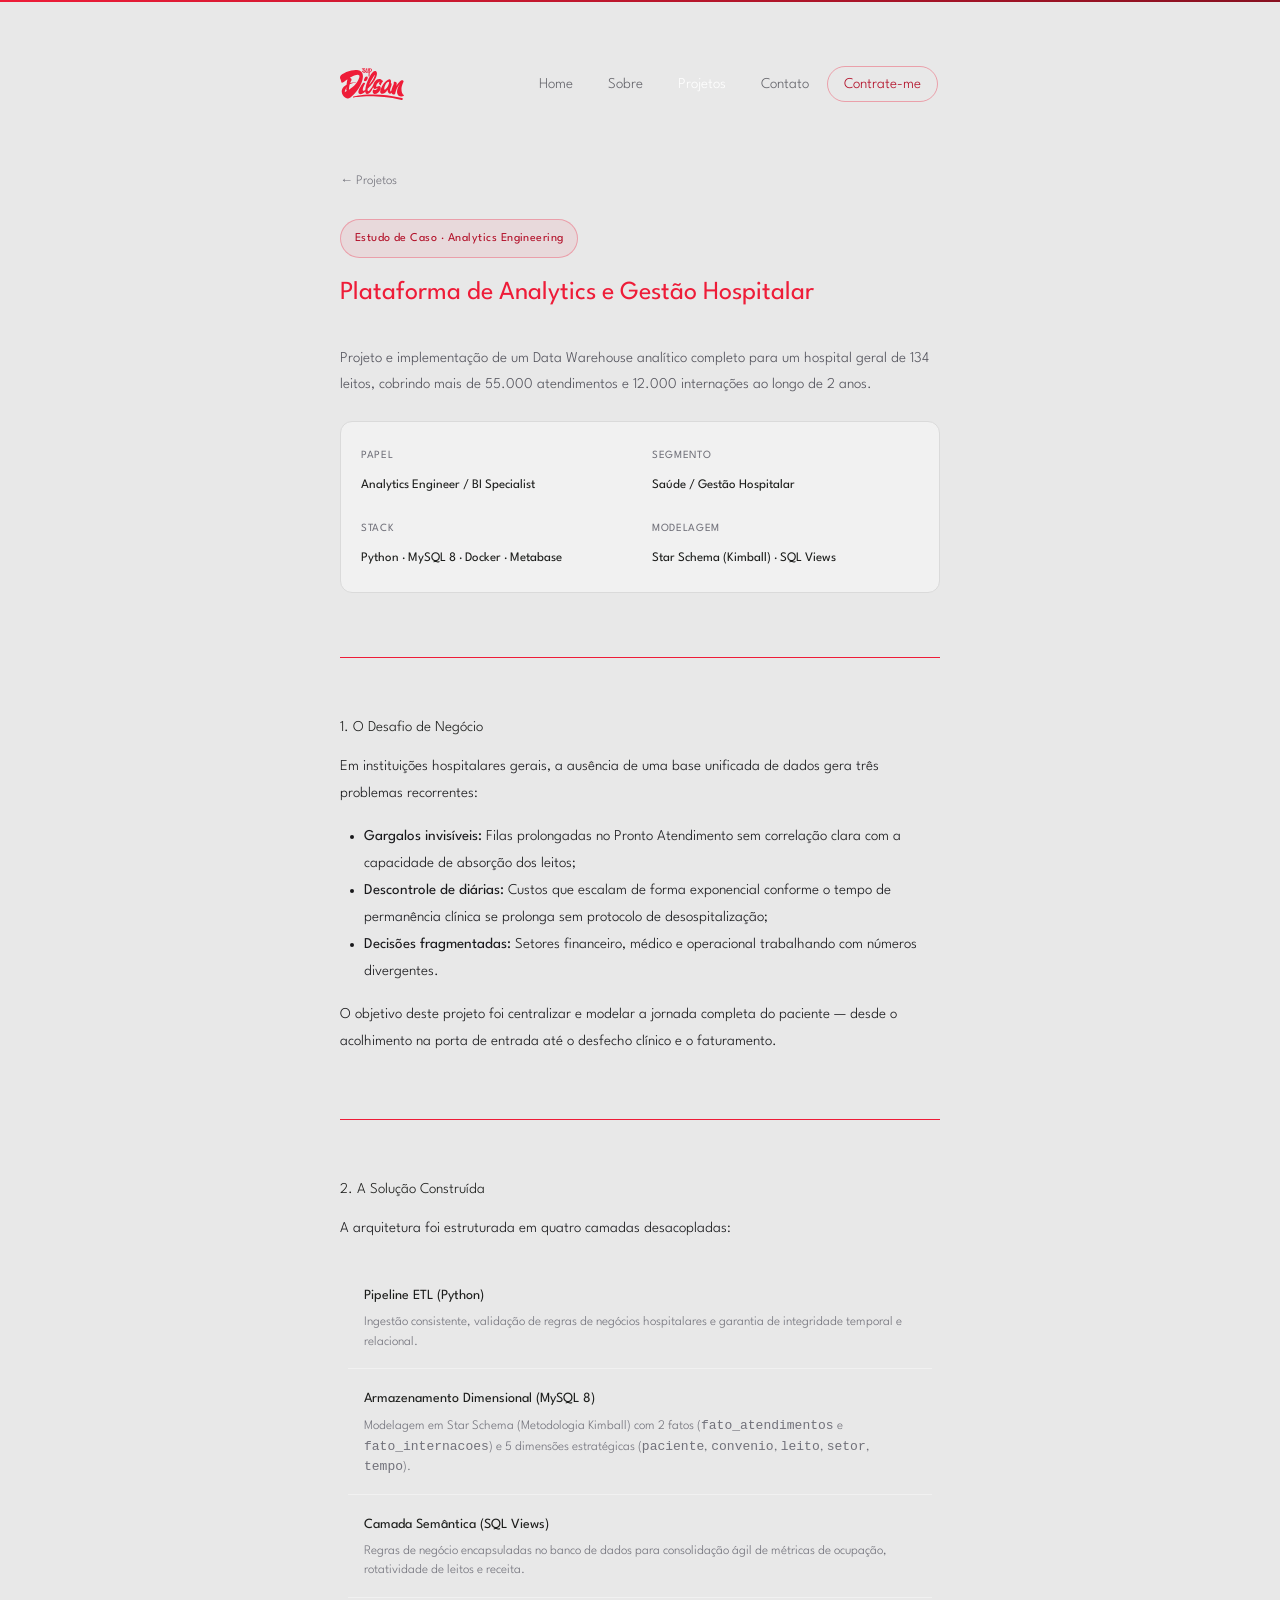
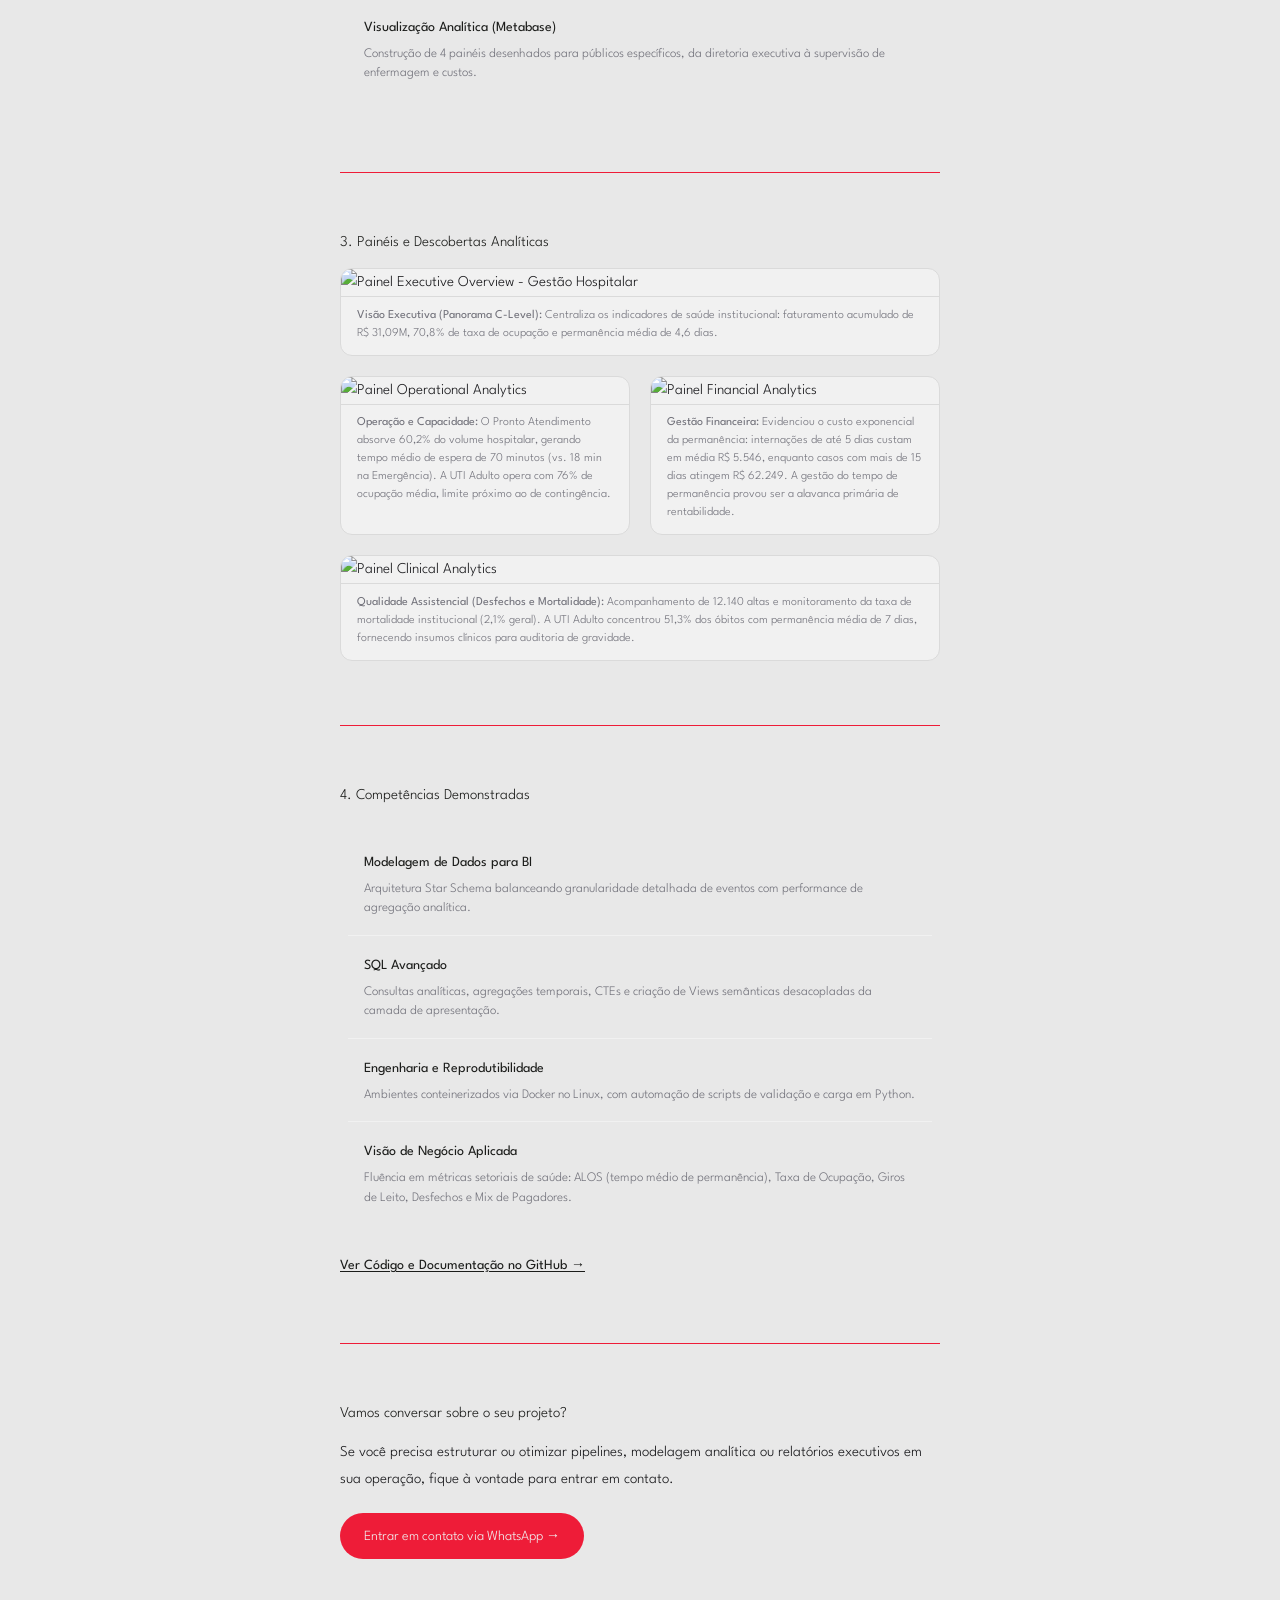
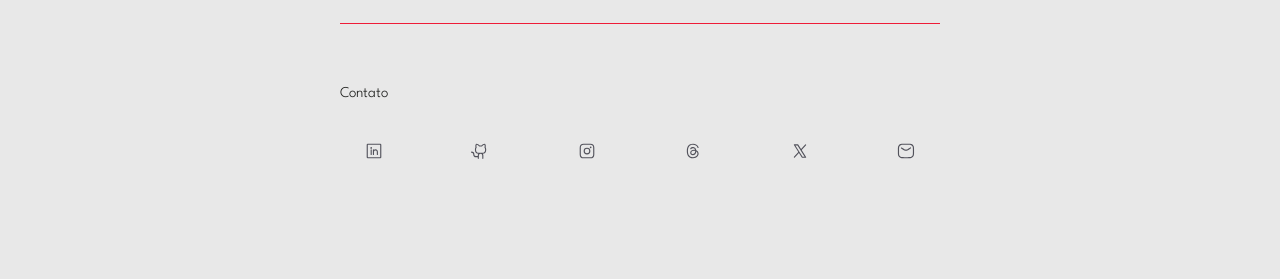
==== commit 93f0d17d: "chore: update home and hospital projects page" ====
--- a/projeto-hospitalar.html
+++ b/projeto-hospitalar.html
@@ -4,8 +4,8 @@
 <head>
     <meta charset="UTF-8">
     <meta name="viewport" content="width=device-width, initial-scale=1.0">
-    <meta name="description" content="Plataforma de Analytics e Data Warehouse Hospitalar de ponta a ponta — Luimar Mota.">
-    <title>Analytics e Data Warehouse Hospitalar — Luimar Mota</title>
+    <meta name="description" content="Estudo de Caso: Plataforma de Analytics e Gestão Hospitalar — Luimar Mota.">
+    <title>Plataforma de Analytics e Gestão Hospitalar — Luimar Mota</title>
     <link rel="stylesheet" href="css/style.css">
     <link rel="stylesheet" href="css/projeto.css">
     <script src="https://code.jquery.com/jquery-3.6.0.min.js"></script>
@@ -51,84 +51,84 @@
 
         <!-- Header do Projeto -->
         <section class="content-area projeto-header" aria-label="Visão geral do projeto">
-            <div class="projeto-badge">Analytics Engineering · Gestão Hospitalar</div>
-            <h1 class="home-heading">Plataforma de Analytics e Data Warehouse Hospitalar</h1>
+            <div class="projeto-badge">Estudo de Caso · Analytics Engineering</div>
+            <h1 class="home-heading">Plataforma de Analytics e Gestão Hospitalar</h1>
             <p class="projeto-lead">
-                Modelagem dimensional em Star Schema e dashboards executivos unificando mais de 55 mil atendimentos e 12 mil internações para identificar gargalos operacionais, otimizar ocupação de leitos e conter custos de permanência.
+                Projeto e implementação de um Data Warehouse analítico completo para um hospital geral de 134 leitos, cobrindo mais de 55.000 atendimentos e 12.000 internações ao longo de 2 anos.
             </p>
 
             <!-- Meta do projeto -->
             <div class="projeto-meta-grid">
                 <div class="projeto-meta-item">
+                    <span class="projeto-meta-label">Papel</span>
+                    <span class="projeto-meta-value">Analytics Engineer / BI Specialist</span>
+                </div>
+                <div class="projeto-meta-item">
                     <span class="projeto-meta-label">Segmento</span>
-                    <span class="projeto-meta-value">Saúde / Hospital Geral (134 Leitos)</span>
+                    <span class="projeto-meta-value">Saúde / Gestão Hospitalar</span>
                 </div>
                 <div class="projeto-meta-item">
-                    <span class="projeto-meta-label">Stack Tecnológica</span>
+                    <span class="projeto-meta-label">Stack</span>
                     <span class="projeto-meta-value">Python · MySQL 8 · Docker · Metabase</span>
                 </div>
                 <div class="projeto-meta-item">
                     <span class="projeto-meta-label">Modelagem</span>
                     <span class="projeto-meta-value">Star Schema (Kimball) · SQL Views</span>
                 </div>
-                <div class="projeto-meta-item">
-                    <span class="projeto-meta-label">Entregáveis</span>
-                    <span class="projeto-meta-value">Pipeline ETL · DW · 4 Dashboards BI</span>
-                </div>
-            </div>
-        </section>
-
-        <hr class="mt-12 md:mt-16">
-
-        <!-- Problema -->
+            </div>
+        </section>
+
+        <hr class="mt-12 md:mt-16">
+
+        <!-- 1. O Desafio de Negócio -->
         <section class="section projeto-section" aria-label="Problema de negócio resolvido">
-            <h2 class="section-heading">O Desafio de Negócio</h2>
+            <h2 class="section-heading">1. O Desafio de Negócio</h2>
             <p>
-                Em um hospital geral de médio porte (134 leitos distribuídos entre Enfermarias, UTIs, Maternidade e Urgência), a tomada de decisão descentralizada gerava três problemas operacionais críticos:
+                Em instituições hospitalares gerais, a ausência de uma base unificada de dados gera três problemas recorrentes:
             </p>
             <ul style="list-style: disc; margin-left: 1.5rem; margin-top: 0.75rem; line-height: 1.8;">
-                <li><strong>Gargalos invisíveis de fluxo:</strong> Longas esperas no Pronto Atendimento sem correlação clara com a taxa de ocupação dos leitos de retaguarda;</li>
-                <li><strong>Custos exponenciais de permanência:</strong> Internações prolongadas sem auditoria clínica gerando diárias de alto custo e escassez de vagas eletivas;</li>
-                <li><strong>Divergência de métricas:</strong> Áreas médica, financeira e administrativa operando com planilhas isoladas e sem uma fonte única da verdade (<em>Single Source of Truth</em>).</li>
+                <li><strong>Gargalos invisíveis:</strong> Filas prolongadas no Pronto Atendimento sem correlação clara com a capacidade de absorção dos leitos;</li>
+                <li><strong>Descontrole de diárias:</strong> Custos que escalam de forma exponencial conforme o tempo de permanência clínica se prolonga sem protocolo de desospitalização;</li>
+                <li><strong>Decisões fragmentadas:</strong> Setores financeiro, médico e operacional trabalhando com números divergentes.</li>
             </ul>
             <p style="margin-top: 1rem;">
-                O objetivo foi estruturar uma base analítica unificada capaz de correlacionar a jornada do paciente — desde a triagem na porta de entrada até o desfecho clínico e faturamento.
+                O objetivo deste projeto foi centralizar e modelar a jornada completa do paciente — desde o acolhimento na porta de entrada até o desfecho clínico e o faturamento.
             </p>
         </section>
 
         <hr class="mt-12 md:mt-16">
 
-        <!-- Solução e Arquitetura -->
+        <!-- 2. A Solução Construída -->
         <section class="section projeto-section" aria-label="Solução técnica desenvolvida">
-            <h2 class="section-heading">A Arquitetura da Solução</h2>
+            <h2 class="section-heading">2. A Solução Construída</h2>
             <p>
-                A infraestrutura analítica foi implementada em quatro camadas desacopladas, garantindo reprodutibilidade, governança e alto desempenho de consulta:
+                A arquitetura foi estruturada em quatro camadas desacopladas:
             </p>
             <div class="block-container projeto-entidades">
                 <div class="projeto-entidade-item">
-                    <div class="title">1. Pipeline ETL (Python)</div>
-                    <div class="description">Scripts automatizados com Pandas e SQLAlchemy para validação de integridade temporal, consistência clínica de desfechos e regras de negócio.</div>
-                </div>
-                <div class="projeto-entidade-item">
-                    <div class="title">2. Data Warehouse (MySQL 8 / Docker)</div>
-                    <div class="description">Modelagem dimensional em Star Schema: tabelas fato (<code>fato_atendimentos</code>, <code>fato_internacoes</code>) e dimensões de pacientes, leitos, convênios, setores e tempo.</div>
-                </div>
-                <div class="projeto-entidade-item">
-                    <div class="title">3. Camada Semântica (SQL Views)</div>
-                    <div class="description">Views analíticas pré-agregadas (<code>vw_ocupacao_hospitalar</code>, <code>vw_performance_hospitalar</code>) para acelerar a renderização dos painéis sem onerar a CPU do banco.</div>
-                </div>
-                <div class="projeto-entidade-item">
-                    <div class="title">4. Business Intelligence (Metabase)</div>
-                    <div class="description">Quatro dashboards focados em públicos específicos: C-Level, Operações/Enfermagem, Finanças e Governança Clínica.</div>
-                </div>
-            </div>
-        </section>
-
-        <hr class="mt-12 md:mt-16">
-
-        <!-- Demonstração / Screenshots dos Dashboards -->
+                    <div class="title">Pipeline ETL (Python)</div>
+                    <div class="description">Ingestão consistente, validação de regras de negócios hospitalares e garantia de integridade temporal e relacional.</div>
+                </div>
+                <div class="projeto-entidade-item">
+                    <div class="title">Armazenamento Dimensional (MySQL 8)</div>
+                    <div class="description">Modelagem em Star Schema (Metodologia Kimball) com 2 fatos (<code>fato_atendimentos</code> e <code>fato_internacoes</code>) e 5 dimensões estratégicas (<code>paciente</code>, <code>convenio</code>, <code>leito</code>, <code>setor</code>, <code>tempo</code>).</div>
+                </div>
+                <div class="projeto-entidade-item">
+                    <div class="title">Camada Semântica (SQL Views)</div>
+                    <div class="description">Regras de negócio encapsuladas no banco de dados para consolidação ágil de métricas de ocupação, rotatividade de leitos e receita.</div>
+                </div>
+                <div class="projeto-entidade-item">
+                    <div class="title">Visualização Analítica (Metabase)</div>
+                    <div class="description">Construção de 4 painéis desenhados para públicos específicos, da diretoria executiva à supervisão de enfermagem e custos.</div>
+                </div>
+            </div>
+        </section>
+
+        <hr class="mt-12 md:mt-16">
+
+        <!-- 3. Painéis e Descobertas Analíticas -->
         <section class="section projeto-media-section" aria-label="Dashboards e evidências analíticas">
-            <h2 class="section-heading">Painéis Estratégicos & Descobertas</h2>
+            <h2 class="section-heading">3. Painéis e Descobertas Analíticas</h2>
             <div class="projeto-media-wrap">
 
                 <!-- Dashboard 1: Executive Overview -->
@@ -139,7 +139,7 @@
                         loading="lazy"
                     >
                     <div class="projeto-media-caption">
-                        <strong>Visão Executiva (C-Level):</strong> Panorama geral com <strong>R$ 31,09M</strong> em receita acumulada, ocupação hospitalar de <strong>70,8%</strong>, tempo médio de permanência (ALOS) de <strong>4,6 dias</strong> e espera média de triagem de 50 minutos.
+                        <strong>Visão Executiva (Panorama C-Level):</strong> Centraliza os indicadores de saúde institucional: faturamento acumulado de R$ 31,09M, 70,8% de taxa de ocupação e permanência média de 4,6 dias.
                     </div>
                 </div>
 
@@ -152,7 +152,7 @@
                             loading="lazy"
                         >
                         <div class="projeto-media-caption">
-                            <strong>Operação & Capacidade:</strong> O Pronto Atendimento concentra 60,2% do fluxo com fila de 70 min (vs. 18 min na Emergência), enquanto a UTI Adulto opera no limite seguro (76% de ocupação).
+                            <strong>Operação e Capacidade:</strong> O Pronto Atendimento absorve 60,2% do volume hospitalar, gerando tempo médio de espera de 70 minutos (vs. 18 min na Emergência). A UTI Adulto opera com 76% de ocupação média, limite próximo ao de contingência.
                         </div>
                     </div>
                     <div class="projeto-media-item">
@@ -162,7 +162,7 @@
                             loading="lazy"
                         >
                         <div class="projeto-media-caption">
-                            <strong>Gestão Financeira:</strong> O custo médio de internação salta de R$ 5.546 (até 5 dias) para R$ 62.249 (> 15 dias), revelando uma escalada de despesas superior a 11x. SUS responde por 42,3% do faturamento.
+                            <strong>Gestão Financeira:</strong> Evidenciou o custo exponencial da permanência: internações de até 5 dias custam em média R$ 5.546, enquanto casos com mais de 15 dias atingem R$ 62.249. A gestão do tempo de permanência provou ser a alavanca primária de rentabilidade.
                         </div>
                     </div>
                 </div>
@@ -175,68 +175,62 @@
                         loading="lazy"
                     >
                     <div class="projeto-media-caption">
-                        <strong>Qualidade Assistencial:</strong> Rastreabilidade de 12.140 altas e monitoramento da taxa de mortalidade institucional (2,1%), com a UTI Adulto concentrando 51,3% dos óbitos com permanência de 7 dias.
-                    </div>
-                </div>
-
-            </div>
-        </section>
-
-        <hr class="mt-12 md:mt-16">
-
-        <!-- Resultados e Decisões de Negócio -->
-        <section class="section projeto-section" aria-label="Resultados analíticos e decisões executivas">
-            <h2 class="section-heading">Resultados & Decisões Acionáveis</h2>
-            <div class="projeto-resultados-grid">
-                <div class="projeto-resultado-item">
-                    <span class="projeto-resultado-numero">55.207</span>
-                    <span class="projeto-resultado-desc">Atendimentos estruturados em DW (Star Schema)</span>
-                </div>
-                <div class="projeto-resultado-item">
-                    <span class="projeto-resultado-numero">R$ 31,09M</span>
-                    <span class="projeto-resultado-desc">Receita auditada com precisão por fonte pagadora</span>
-                </div>
-                <div class="projeto-resultado-item">
-                    <span class="projeto-resultado-numero">&gt;11x</span>
-                    <span class="projeto-resultado-desc">Aumento de custo identificado em internações &gt; 15 dias</span>
-                </div>
-            </div>
-
-            <p style="margin-top: 2rem;">
-                A implementação do Data Warehouse viabilizou 4 intervenções executivas imediatas:
-            </p>
-            <ul style="list-style: disc; margin-left: 1.5rem; margin-top: 0.75rem; line-height: 1.8;">
-                <li><strong>Protocolo Fast-Track no PA:</strong> Desvio de casos de baixa complexidade para consultórios rápidos, mitigando o tempo de espera de 70 minutos;</li>
-                <li><strong>Comitê de Desospitalização Preventiva:</strong> Acompanhamento diário de pacientes internados há mais de 7 dias para evitar consumo ineficiente de diárias críticas;</li>
-                <li><strong>Transição Rápida de Leitos Críticos:</strong> Desocupação orientada da UTI Adulto para leitos de retaguarda semi-intensivos, assegurando margem de contingência operacional;</li>
-                <li><strong>Blindagem das Margens do SUS:</strong> Aplicação de protocolos de contenção de desperdícios na fonte pagadora de maior volume e expansão de procedimentos eletivos de maior margem para operadoras privadas.</li>
-            </ul>
-
-            <div style="margin-top: 2.5rem; text-align: center;">
-                <a href="https://github.com/Luimar2/data-project-hospital.git" target="_blank" rel="noopener noreferrer" class="projeto-cta-btn">
-                    Ver Código e Documentação no GitHub →
-                </a>
-            </div>
-        </section>
-
-        <hr class="mt-12 md:mt-16">
-
-        <!-- CTA de Contato -->
+                        <strong>Qualidade Assistencial (Desfechos e Mortalidade):</strong> Acompanhamento de 12.140 altas e monitoramento da taxa de mortalidade institucional (2,1% geral). A UTI Adulto concentrou 51,3% dos óbitos com permanência média de 7 dias, fornecendo insumos clínicos para auditoria de gravidade.
+                    </div>
+                </div>
+
+            </div>
+        </section>
+
+        <hr class="mt-12 md:mt-16">
+
+        <!-- 4. Competências Demonstradas -->
+        <section class="section projeto-section" aria-label="Competências técnicas demonstradas">
+            <h2 class="section-heading">4. Competências Demonstradas</h2>
+            <div class="block-container projeto-entidades">
+                <div class="projeto-entidade-item">
+                    <div class="title">Modelagem de Dados para BI</div>
+                    <div class="description">Arquitetura Star Schema balanceando granularidade detalhada de eventos com performance de agregação analítica.</div>
+                </div>
+                <div class="projeto-entidade-item">
+                    <div class="title">SQL Avançado</div>
+                    <div class="description">Consultas analíticas, agregações temporais, CTEs e criação de Views semânticas desacopladas da camada de apresentação.</div>
+                </div>
+                <div class="projeto-entidade-item">
+                    <div class="title">Engenharia e Reprodutibilidade</div>
+                    <div class="description">Ambientes conteinerizados via Docker no Linux, com automação de scripts de validação e carga em Python.</div>
+                </div>
+                <div class="projeto-entidade-item">
+                    <div class="title">Visão de Negócio Aplicada</div>
+                    <div class="description">Fluência em métricas setoriais de saúde: ALOS (tempo médio de permanência), Taxa de Ocupação, Giros de Leito, Desfechos e Mix de Pagadores.</div>
+                </div>
+            </div>
+        <!-- Visite o projeto -->
+            <div class="mt-5" aria-label="Visite o projeto no GitHub">
+                <a href="https://github.com/Luimar2/data-project-hospital.git" target="_blank" rel="noopener noreferrer" class="projeto-nav-link">
+                    <span class="projeto-nav-title">Ver Código e Documentação no GitHub →</span>
+                </a>
+            </div>
+        </section>
+
+        <hr class="mt-12 md:mt-16">
+
+        <!-- Contato Direto -->
         <section class="section projeto-cta" aria-label="Contato profissional">
-            <h2 class="section-heading">Precisa de uma estrutura de dados semelhante?</h2>
-            <p>Seja para hospitais, clínicas ou empresas orientadas a dados: posso transformar processos fragmentados em uma arquitetura analítica robusta e escalável.</p>
+            <h2 class="section-heading">Vamos conversar sobre o seu projeto?</h2>
+            <p>Se você precisa estruturar ou otimizar pipelines, modelagem analítica ou relatórios executivos em sua operação, fique à vontade para entrar em contato.</p>
             <a href="https://wa.me/5531975200390" target="_blank" rel="noopener noreferrer" class="projeto-cta-btn">
-                Falar sobre o meu projeto →
+                Entrar em contato via WhatsApp →
             </a>
         </section>
 
         <!-- Navegação entre projetos -->
-        <section class="section projeto-nav" aria-label="Outros projetos">
+        <!-- section class="section projeto-nav" aria-label="Outros projetos">
             <a href="projeto-marketing.html" class="projeto-nav-link">
                 <span class="projeto-nav-label">Próximo projeto</span>
                 <span class="projeto-nav-title">Performance de Marketing →</span>
             </a>
-        </section>
+        </section-->
 
         <hr class="mt-12 md:mt-16">
 
@@ -340,6 +334,12 @@
 
     </main>
 
+<!-- Modal Lightbox para visualização de imagem ampliada -->
+    <div id="lightboxModal" class="lightbox-modal" role="dialog" aria-modal="true" aria-hidden="true" aria-label="Visualização ampliada de imagem">
+        <button id="lightboxClose" class="lightbox-close" type="button" aria-label="Fechar visualização">&times;</button>
+        <img id="lightboxImg" class="lightbox-content" src="" alt="">
+    </div>
+
     <script src="js/scripts.js"></script>
 </body>
 
--- a/css/projeto.css
+++ b/css/projeto.css
@@ -383,3 +383,80 @@
         grid-template-columns: 1fr 1fr;
     }
 }
+
+/* ============================================
+   LIGHTBOX / ZOOM DE IMAGEM
+   ============================================ */
+
+/* Cursor indicativo nas imagens ampliáveis */
+.projeto-media-item img {
+    cursor: zoom-in;
+    transition: opacity 0.2s ease, transform 0.2s ease;
+}
+
+.projeto-media-item img:hover {
+    opacity: 0.95;
+}
+
+/* Fundo do modal */
+.lightbox-modal {
+    position: fixed;
+    inset: 0;
+    z-index: 9999;
+    display: flex;
+    align-items: center;
+    justify-content: center;
+    background-color: rgba(15, 15, 15, 0.85);
+    backdrop-filter: blur(4px);
+    -webkit-backdrop-filter: blur(4px);
+    opacity: 0;
+    visibility: hidden;
+    transition: opacity 0.25s ease, visibility 0.25s ease;
+    padding: 1.5rem;
+    box-sizing: border-box;
+}
+
+.lightbox-modal.is-open {
+    opacity: 1;
+    visibility: visible;
+}
+
+/* Imagem ampliada */
+.lightbox-content {
+    max-width: 95vw;
+    max-height: 90vh;
+    object-fit: contain;
+    border-radius: 0.5rem;
+    box-shadow: 0 10px 30px rgba(0, 0, 0, 0.4);
+    transform: scale(0.96);
+    transition: transform 0.25s ease;
+    cursor: zoom-out;
+}
+
+.lightbox-modal.is-open .lightbox-content {
+    transform: scale(1);
+}
+
+/* Botão de fechar (X) */
+.lightbox-close {
+    position: absolute;
+    top: 1.25rem;
+    right: 1.25rem;
+    width: 40px;
+    height: 40px;
+    border-radius: 9999px;
+    background-color: rgba(255, 255, 255, 0.15);
+    color: #fff;
+    border: none;
+    font-size: 24px;
+    line-height: 1;
+    display: flex;
+    align-items: center;
+    justify-content: center;
+    cursor: pointer;
+    transition: background-color 0.2s ease;
+}
+
+.lightbox-close:hover {
+    background-color: rgba(238, 28, 56, 0.8);
+}
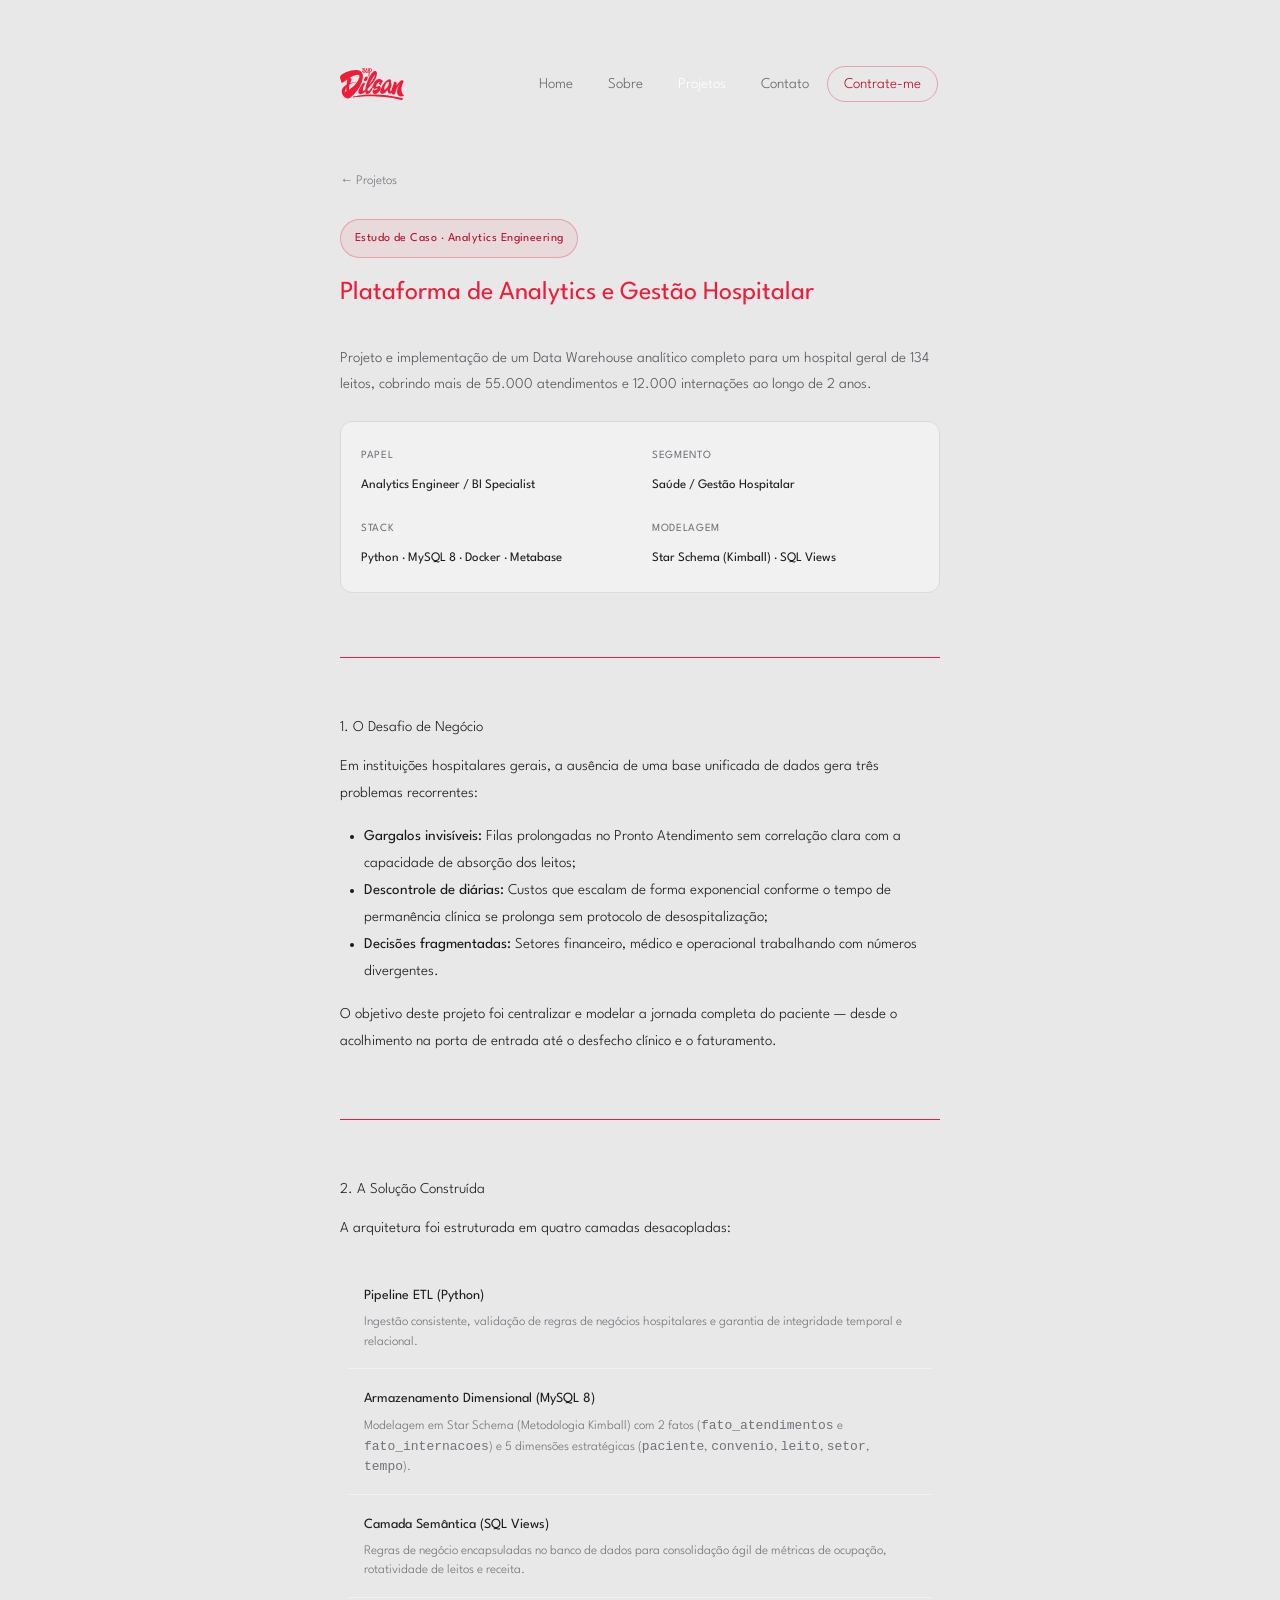
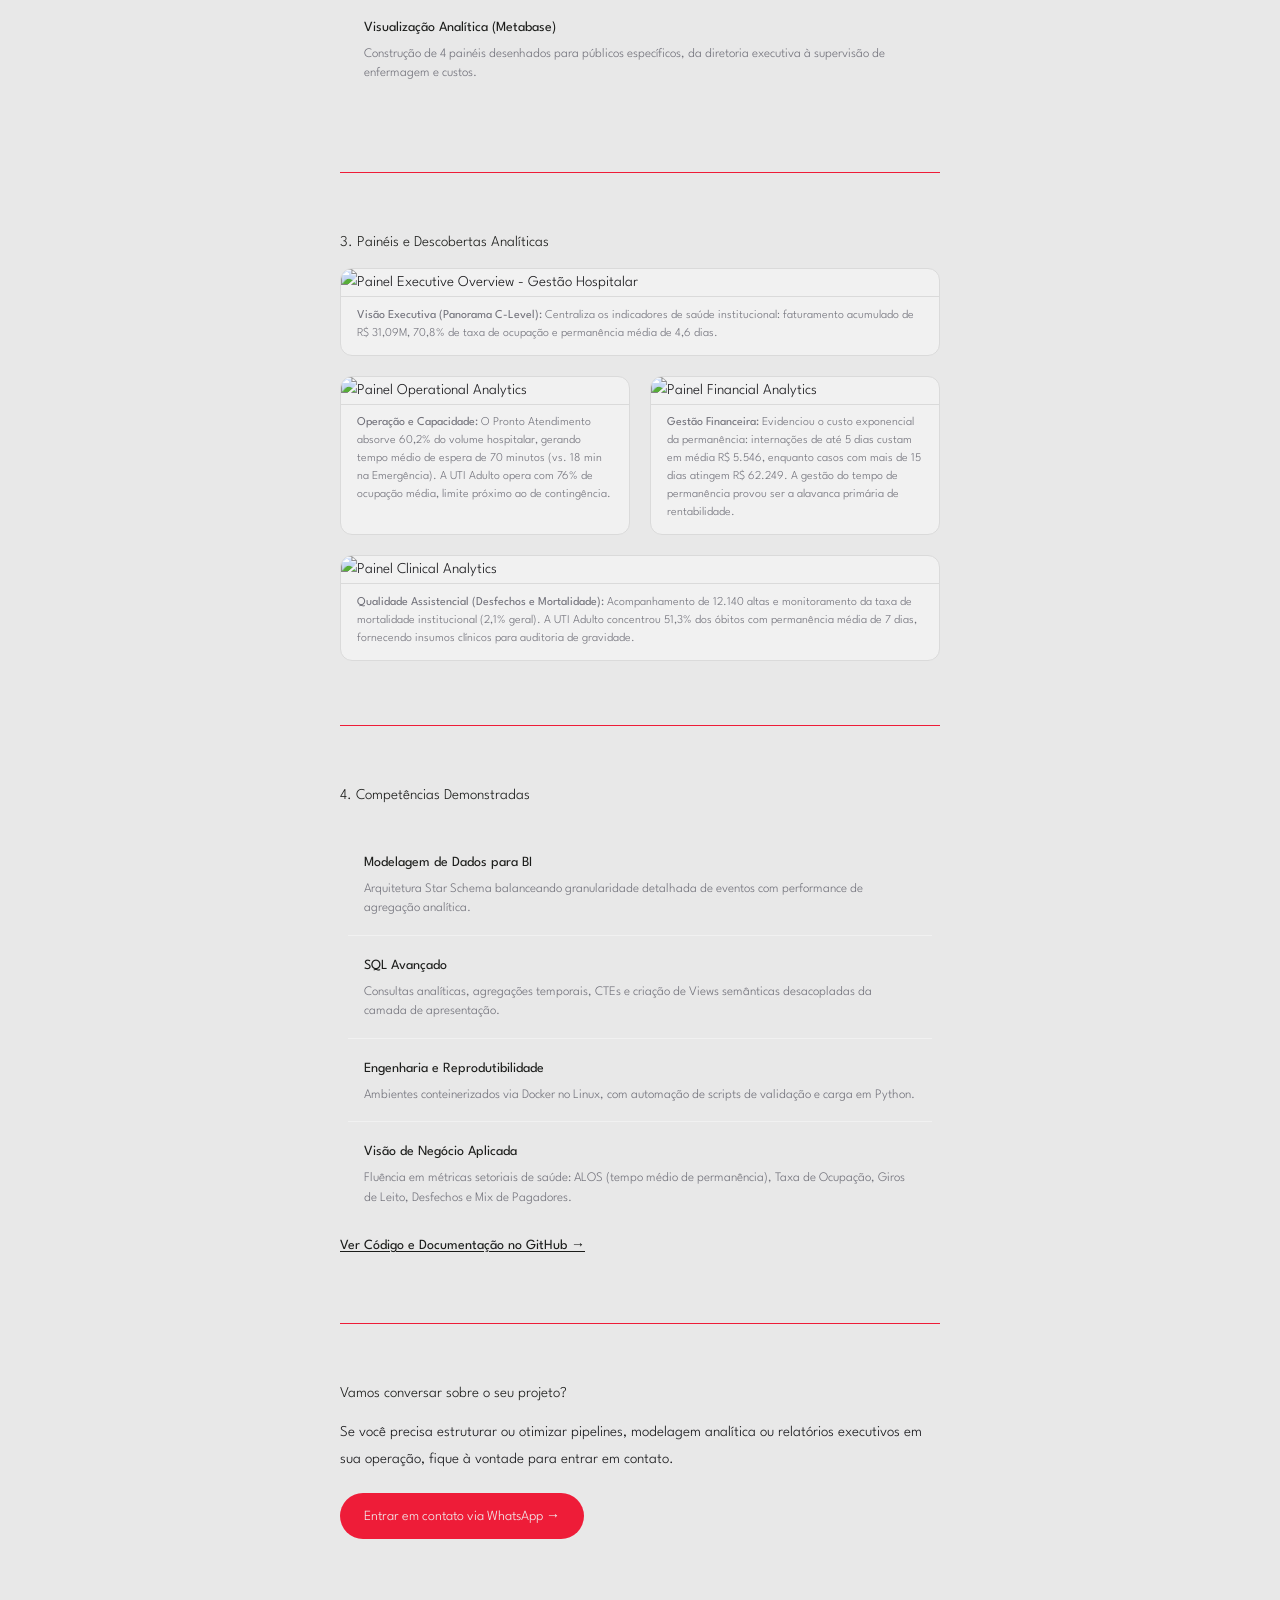
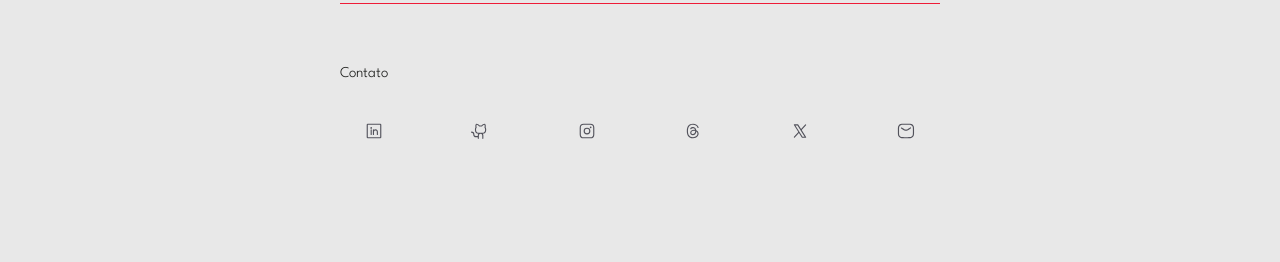
==== commit cf997adf: "fix: remove css, script and updated html" ====
--- a/projeto-hospitalar.html
+++ b/projeto-hospitalar.html
@@ -7,7 +7,6 @@
     <meta name="description" content="Estudo de Caso: Plataforma de Analytics e Gestão Hospitalar — Luimar Mota.">
     <title>Plataforma de Analytics e Gestão Hospitalar — Luimar Mota</title>
     <link rel="stylesheet" href="css/style.css">
-    <link rel="stylesheet" href="css/projeto.css">
     <script src="https://code.jquery.com/jquery-3.6.0.min.js"></script>
 </head>
 
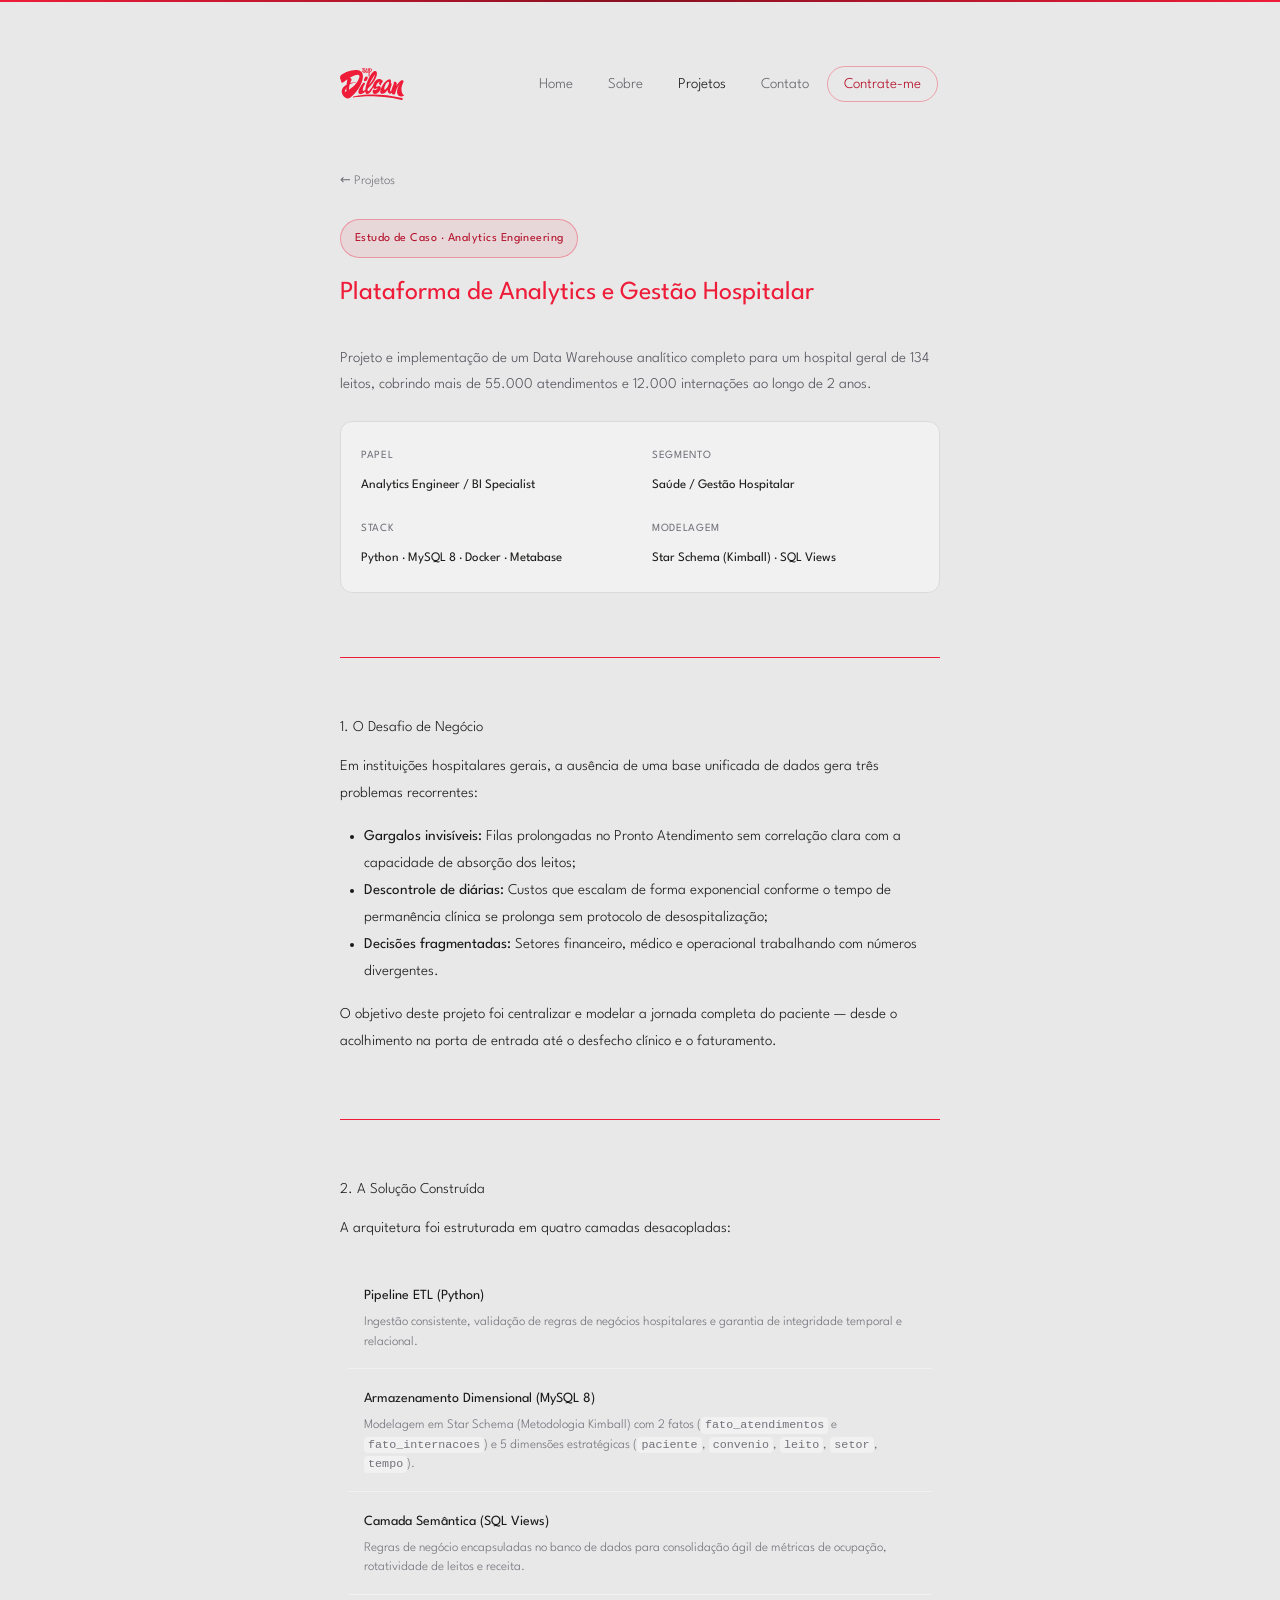
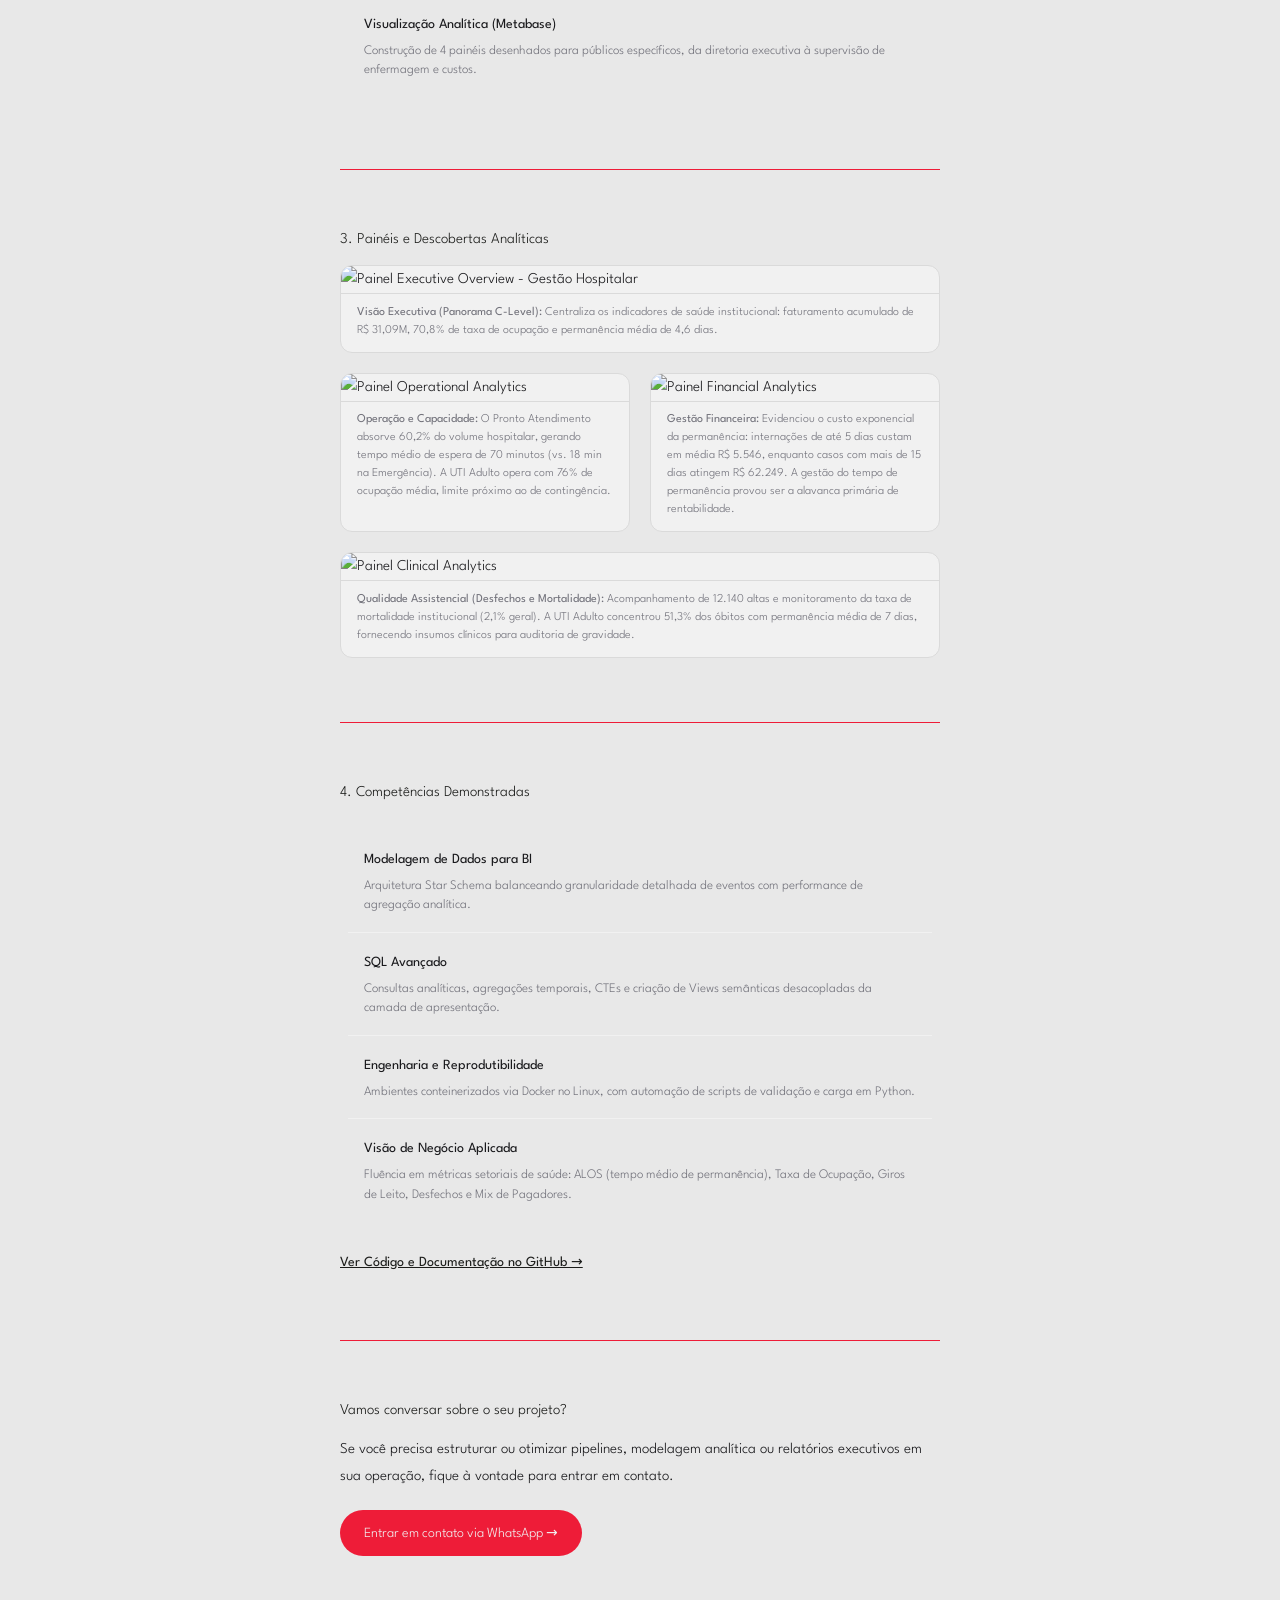
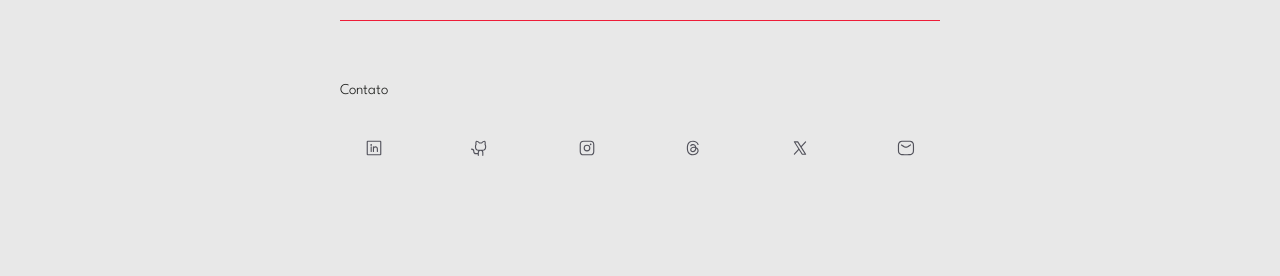
==== commit abc4f3a8: "chore:update favicon and icons and add Google Tag Manager" ====
--- a/projeto-hospitalar.html
+++ b/projeto-hospitalar.html
@@ -5,43 +5,83 @@
     <meta charset="UTF-8">
     <meta name="viewport" content="width=device-width, initial-scale=1.0">
     <meta name="description" content="Estudo de Caso: Plataforma de Analytics e Gestão Hospitalar — Luimar Mota.">
-    <title>Plataforma de Analytics e Gestão Hospitalar — Luimar Mota</title>
+
+    <!-- meta para reeditar
+    ## SEO
+    <meta name="keywords" content="">
+    <meta name="author" content="Luimar Dilsan Mota">
+    <meta name="robots" content="index, follow">
+
+    ## Open Graph
+    <meta property="og:title" content="Luimar Dilsan Mota">
+    <meta property="og:description" content="">
+    <meta property="og:image" content="https://supdilsan.com.br/images/dilsan-mota.jpg">
+    <meta property="og:url" content="https://supdilsan.com.br">
+    <meta property="og:type" content="website">
+
+    ##Twitter Card
+    <meta name="twitter:card" content="summary_large_image">
+    <meta name="twitter:title" content="Luimar Dilsan Mota">
+    <meta name="twitter:description" content="">
+    <meta name="twitter:image" content="https://supdilsan.com.br/images/dilsan-mota.jpg">
+    <meta name="twitter:url" content="https://supdilsan.com.br">
+    <meta name="twitter:site" content="@luimar2"> 
+    -->
+
+    <title>Plataforma de Analytics e Gestão Hospitalar — Luimar Dilsan Mota</title>
+    <link rel="icon" type="image/x-icon" href="assets/favicon.svg" />
+    <link rel="preconnect" href="https://fonts.googleapis.com">
+    <link rel="preconnect" href="https://fonts.gstatic.com" crossorigin>
+    <link rel="stylesheet" href="https://fonts.googleapis.com/css2?family=League+Spartan:wght@100..900&display=swap">
     <link rel="stylesheet" href="css/style.css">
     <script src="https://code.jquery.com/jquery-3.6.0.min.js"></script>
+    <!-- Google Tag Manager -->
+    <script>(function (w, d, s, l, i) {
+      w[l] = w[l] || []; w[l].push({
+        'gtm.start':
+          new Date().getTime(), event: 'gtm.js'
+      }); var f = d.getElementsByTagName(s)[0],
+        j = d.createElement(s), dl = l != 'dataLayer' ? '&l=' + l : ''; j.async = true; j.src =
+          'https://www.googletagmanager.com/gtm.js?id=' + i + dl; f.parentNode.insertBefore(j, f);
+    })(window, document, 'script', 'dataLayer', 'GTM-M9GGHBT5');</script>
 </head>
 
 <body>
-    <header class="header wrapper">
-        <a class="logo" href="index.html" title="Luimar Mota" aria-label="Ir para o início"></a>
-        <nav id="site-navigation" aria-label="Navegação Principal">
-            <div class="menu-primary-navigation-container">
-                <ul id="primary-menu" class="menu">
-                    <li><a href="index.html">Home</a></li>
-                    <li><a href="sobre.html">Sobre</a></li>
-                    <li class="current-menu-item"><a href="index.html#projetos" aria-current="page">Projetos</a></li>
-                    <li><a href="#contato">Contato</a></li>
-                    <li class="menu-cta"><a href="https://wa.me/5531975200390" target="_blank" rel="noopener noreferrer">Contrate-me</a></li>
-                </ul>
-            </div>
+    <!-- Google Tag Manager (noscript) -->
+    <noscript>
+        <iframe src="https://www.googletagmanager.com/ns.html?id=GTM-M9GGHBT5" height="0" width="0" style="display:none;visibility:hidden"></iframe>
+    </noscript>
+    <header class="cabecalho container">
+        <a class="logo" href="index.html" aria-label="Luimar Mota — ir para o início">
+            <img src="assets/logo.svg" alt="" width="64" height="32">
+        </a>
+
+        <nav class="menu" aria-label="Navegação principal">
+            <ul class="menu-lista">
+                <li><a class="menu-link" href="index.html">Home</a></li>
+                <li><a class="menu-link" href="sobre.html">Sobre</a></li>
+                <li><a class="menu-link" href="index.html#projetos" aria-current="page">Projetos</a></li>
+                <li><a class="menu-link" href="#contato">Contato</a></li>
+                <li><a class="menu-link menu-link-cta" href="https://wa.me/5531975200390" target="_blank" rel="noopener noreferrer">Contrate-me</a></li>
+            </ul>
         </nav>
-        <div class="dw-dropdown dw-dropdown-end md:hidden">
-            <div tabindex="0" class="button main-menu-button" role="button" aria-label="Abrir menu">
-                <div class="primary-dropdown-icon"></div>
-            </div>
-            <div class="menu-primary-navigation-container">
-                <ul tabindex="0" id="primary-mobile-menu" class="menu dw-dropdown-content menu primary-dropdown-menu"
-                    aria-label="Menu de navegação">
-                    <li><a href="index.html">Home</a></li>
-                    <li><a href="sobre.html">Sobre</a></li>
-                    <li><a href="index.html#projetos">Projetos</a></li>
-                    <li><a href="#contato">Contato</a></li>
-                    <li class="menu-cta"><a href="https://wa.me/5531975200390" target="_blank" rel="noopener noreferrer">Contrate-me</a></li>
-                </ul>
-            </div>
+
+        <!-- Menu mobile: abre/fecha por js/scripts.js -->
+        <div class="menu-mobile">
+            <button type="button" class="menu-mobile-botao" aria-label="Abrir menu" aria-expanded="false" aria-controls="menu-mobile-lista">
+                <img src="assets/icons/menu.svg" alt="" width="22" height="22">
+            </button>
+            <ul class="menu-mobile-lista" id="menu-mobile-lista" aria-label="Menu de navegação">
+                <li><a href="index.html">Home</a></li>
+                <li><a href="sobre.html">Sobre</a></li>
+                <li><a href="index.html#projetos" aria-current="page">Projetos</a></li>
+                <li><a href="#contato">Contato</a></li>
+                <li><a href="https://wa.me/5531975200390" target="_blank" rel="noopener noreferrer">Contrate-me</a></li>
+            </ul>
         </div>
     </header>
 
-    <main class="wrapper z-0">
+    <main class="container">
 
         <!-- Breadcrumb -->
         <nav class="projeto-breadcrumb" aria-label="Navegação de localização">
@@ -49,9 +89,9 @@
         </nav>
 
         <!-- Header do Projeto -->
-        <section class="content-area projeto-header" aria-label="Visão geral do projeto">
+        <section aria-label="Visão geral do projeto">
             <div class="projeto-badge">Estudo de Caso · Analytics Engineering</div>
-            <h1 class="home-heading">Plataforma de Analytics e Gestão Hospitalar</h1>
+            <h1>Plataforma de Analytics e Gestão Hospitalar</h1>
             <p class="projeto-lead">
                 Projeto e implementação de um Data Warehouse analítico completo para um hospital geral de 134 leitos, cobrindo mais de 55.000 atendimentos e 12.000 internações ao longo de 2 anos.
             </p>
@@ -77,57 +117,57 @@
             </div>
         </section>
 
-        <hr class="mt-12 md:mt-16">
+        <hr>
 
         <!-- 1. O Desafio de Negócio -->
-        <section class="section projeto-section" aria-label="Problema de negócio resolvido">
-            <h2 class="section-heading">1. O Desafio de Negócio</h2>
+        <section class="secao projeto-section" aria-label="Problema de negócio resolvido">
+            <h2>1. O Desafio de Negócio</h2>
             <p>
                 Em instituições hospitalares gerais, a ausência de uma base unificada de dados gera três problemas recorrentes:
             </p>
-            <ul style="list-style: disc; margin-left: 1.5rem; margin-top: 0.75rem; line-height: 1.8;">
+            <ul class="lista-pontos">
                 <li><strong>Gargalos invisíveis:</strong> Filas prolongadas no Pronto Atendimento sem correlação clara com a capacidade de absorção dos leitos;</li>
                 <li><strong>Descontrole de diárias:</strong> Custos que escalam de forma exponencial conforme o tempo de permanência clínica se prolonga sem protocolo de desospitalização;</li>
                 <li><strong>Decisões fragmentadas:</strong> Setores financeiro, médico e operacional trabalhando com números divergentes.</li>
             </ul>
-            <p style="margin-top: 1rem;">
+            <p>
                 O objetivo deste projeto foi centralizar e modelar a jornada completa do paciente — desde o acolhimento na porta de entrada até o desfecho clínico e o faturamento.
             </p>
         </section>
 
-        <hr class="mt-12 md:mt-16">
+        <hr>
 
         <!-- 2. A Solução Construída -->
-        <section class="section projeto-section" aria-label="Solução técnica desenvolvida">
-            <h2 class="section-heading">2. A Solução Construída</h2>
+        <section class="secao projeto-section" aria-label="Solução técnica desenvolvida">
+            <h2>2. A Solução Construída</h2>
             <p>
                 A arquitetura foi estruturada em quatro camadas desacopladas:
             </p>
-            <div class="block-container projeto-entidades">
-                <div class="projeto-entidade-item">
-                    <div class="title">Pipeline ETL (Python)</div>
-                    <div class="description">Ingestão consistente, validação de regras de negócios hospitalares e garantia de integridade temporal e relacional.</div>
-                </div>
-                <div class="projeto-entidade-item">
-                    <div class="title">Armazenamento Dimensional (MySQL 8)</div>
-                    <div class="description">Modelagem em Star Schema (Metodologia Kimball) com 2 fatos (<code>fato_atendimentos</code> e <code>fato_internacoes</code>) e 5 dimensões estratégicas (<code>paciente</code>, <code>convenio</code>, <code>leito</code>, <code>setor</code>, <code>tempo</code>).</div>
-                </div>
-                <div class="projeto-entidade-item">
-                    <div class="title">Camada Semântica (SQL Views)</div>
-                    <div class="description">Regras de negócio encapsuladas no banco de dados para consolidação ágil de métricas de ocupação, rotatividade de leitos e receita.</div>
-                </div>
-                <div class="projeto-entidade-item">
-                    <div class="title">Visualização Analítica (Metabase)</div>
-                    <div class="description">Construção de 4 painéis desenhados para públicos específicos, da diretoria executiva à supervisão de enfermagem e custos.</div>
-                </div>
-            </div>
-        </section>
-
-        <hr class="mt-12 md:mt-16">
+            <div class="bloco projeto-entidades">
+                <div class="projeto-entidade-item">
+                    <h3 class="item-titulo">Pipeline ETL (Python)</h3>
+                    <p class="item-texto">Ingestão consistente, validação de regras de negócios hospitalares e garantia de integridade temporal e relacional.</p>
+                </div>
+                <div class="projeto-entidade-item">
+                    <h3 class="item-titulo">Armazenamento Dimensional (MySQL 8)</h3>
+                    <p class="item-texto">Modelagem em Star Schema (Metodologia Kimball) com 2 fatos (<code>fato_atendimentos</code> e <code>fato_internacoes</code>) e 5 dimensões estratégicas (<code>paciente</code>, <code>convenio</code>, <code>leito</code>, <code>setor</code>, <code>tempo</code>).</p>
+                </div>
+                <div class="projeto-entidade-item">
+                    <h3 class="item-titulo">Camada Semântica (SQL Views)</h3>
+                    <p class="item-texto">Regras de negócio encapsuladas no banco de dados para consolidação ágil de métricas de ocupação, rotatividade de leitos e receita.</p>
+                </div>
+                <div class="projeto-entidade-item">
+                    <h3 class="item-titulo">Visualização Analítica (Metabase)</h3>
+                    <p class="item-texto">Construção de 4 painéis desenhados para públicos específicos, da diretoria executiva à supervisão de enfermagem e custos.</p>
+                </div>
+            </div>
+        </section>
+
+        <hr>
 
         <!-- 3. Painéis e Descobertas Analíticas -->
-        <section class="section projeto-media-section" aria-label="Dashboards e evidências analíticas">
-            <h2 class="section-heading">3. Painéis e Descobertas Analíticas</h2>
+        <section class="secao" aria-label="Dashboards e evidências analíticas">
+            <h2>3. Painéis e Descobertas Analíticas</h2>
             <div class="projeto-media-wrap">
 
                 <!-- Dashboard 1: Executive Overview -->
@@ -143,7 +183,7 @@
                 </div>
 
                 <!-- Dashboards 2 e 3: Lado a Lado -->
-                <div class="projeto-media-wrap two-col">
+                <div class="projeto-media-wrap projeto-media-duas-colunas">
                     <div class="projeto-media-item">
                         <img
                             src="https://raw.githubusercontent.com/Luimar2/data-project-hospital/refs/heads/main/dashboard/metabase/screenshots/02-operational-analytics.png"
@@ -181,42 +221,40 @@
             </div>
         </section>
 
-        <hr class="mt-12 md:mt-16">
+        <hr>
 
         <!-- 4. Competências Demonstradas -->
-        <section class="section projeto-section" aria-label="Competências técnicas demonstradas">
-            <h2 class="section-heading">4. Competências Demonstradas</h2>
-            <div class="block-container projeto-entidades">
-                <div class="projeto-entidade-item">
-                    <div class="title">Modelagem de Dados para BI</div>
-                    <div class="description">Arquitetura Star Schema balanceando granularidade detalhada de eventos com performance de agregação analítica.</div>
-                </div>
-                <div class="projeto-entidade-item">
-                    <div class="title">SQL Avançado</div>
-                    <div class="description">Consultas analíticas, agregações temporais, CTEs e criação de Views semânticas desacopladas da camada de apresentação.</div>
-                </div>
-                <div class="projeto-entidade-item">
-                    <div class="title">Engenharia e Reprodutibilidade</div>
-                    <div class="description">Ambientes conteinerizados via Docker no Linux, com automação de scripts de validação e carga em Python.</div>
-                </div>
-                <div class="projeto-entidade-item">
-                    <div class="title">Visão de Negócio Aplicada</div>
-                    <div class="description">Fluência em métricas setoriais de saúde: ALOS (tempo médio de permanência), Taxa de Ocupação, Giros de Leito, Desfechos e Mix de Pagadores.</div>
+        <section class="secao projeto-section" aria-label="Competências técnicas demonstradas">
+            <h2>4. Competências Demonstradas</h2>
+            <div class="bloco projeto-entidades">
+                <div class="projeto-entidade-item">
+                    <h3 class="item-titulo">Modelagem de Dados para BI</h3>
+                    <p class="item-texto">Arquitetura Star Schema balanceando granularidade detalhada de eventos com performance de agregação analítica.</p>
+                </div>
+                <div class="projeto-entidade-item">
+                    <h3 class="item-titulo">SQL Avançado</h3>
+                    <p class="item-texto">Consultas analíticas, agregações temporais, CTEs e criação de Views semânticas desacopladas da camada de apresentação.</p>
+                </div>
+                <div class="projeto-entidade-item">
+                    <h3 class="item-titulo">Engenharia e Reprodutibilidade</h3>
+                    <p class="item-texto">Ambientes conteinerizados via Docker no Linux, com automação de scripts de validação e carga em Python.</p>
+                </div>
+                <div class="projeto-entidade-item">
+                    <h3 class="item-titulo">Visão de Negócio Aplicada</h3>
+                    <p class="item-texto">Fluência em métricas setoriais de saúde: ALOS (tempo médio de permanência), Taxa de Ocupação, Giros de Leito, Desfechos e Mix de Pagadores.</p>
                 </div>
             </div>
         <!-- Visite o projeto -->
-            <div class="mt-5" aria-label="Visite o projeto no GitHub">
-                <a href="https://github.com/Luimar2/data-project-hospital.git" target="_blank" rel="noopener noreferrer" class="projeto-nav-link">
-                    <span class="projeto-nav-title">Ver Código e Documentação no GitHub →</span>
-                </a>
-            </div>
-        </section>
-
-        <hr class="mt-12 md:mt-16">
+            <div class="secao-acao">
+                <a class="link-acao" href="https://github.com/Luimar2/data-project-hospital.git" target="_blank" rel="noopener noreferrer">Ver Código e Documentação no GitHub →</a>
+            </div>
+        </section>
+
+        <hr>
 
         <!-- Contato Direto -->
-        <section class="section projeto-cta" aria-label="Contato profissional">
-            <h2 class="section-heading">Vamos conversar sobre o seu projeto?</h2>
+        <section class="secao projeto-cta" aria-label="Contato profissional">
+            <h2>Vamos conversar sobre o seu projeto?</h2>
             <p>Se você precisa estruturar ou otimizar pipelines, modelagem analítica ou relatórios executivos em sua operação, fique à vontade para entrar em contato.</p>
             <a href="https://wa.me/5531975200390" target="_blank" rel="noopener noreferrer" class="projeto-cta-btn">
                 Entrar em contato via WhatsApp →
@@ -224,109 +262,48 @@
         </section>
 
         <!-- Navegação entre projetos -->
-        <!-- section class="section projeto-nav" aria-label="Outros projetos">
+        <!-- section class="secao projeto-nav" aria-label="Outros projetos">
             <a href="projeto-marketing.html" class="projeto-nav-link">
                 <span class="projeto-nav-label">Próximo projeto</span>
                 <span class="projeto-nav-title">Performance de Marketing →</span>
             </a>
         </section-->
 
-        <hr class="mt-12 md:mt-16">
+        <hr>
 
         <!-- Contato e Redes -->
-        <section id="contato" class="section" aria-label="Contato e redes sociais">
-            <h2 class="section-heading">Contato</h2>
-            <div class="row-container block-social-links">
+        <section id="contato" class="secao" aria-label="Contato e redes sociais">
+            <h2>Contato</h2>
+            <div class="linha-icones">
                 <!-- LinkedIn -->
-                <a class="block-social-links-link" href="https://www.linkedin.com/in/luimar-mota/" target="_blank"
-                    rel="noopener noreferrer" aria-label="LinkedIn de Luimar Mota">
-                    <div class="flex items-center gap-3">
-                        <span class="social-icon">
-                            <svg xmlns="http://www.w3.org/2000/svg" viewBox="0 0 256 256">
-                                <title>LinkedIn</title>
-                                <path fill="currentColor"
-                                    d="M216,24H40A16,16,0,0,0,24,40V216a16,16,0,0,0,16,16H216a16,16,0,0,0,16-16V40A16,16,0,0,0,216,24Zm0,192H40V40H216V216ZM96,112v64a8,8,0,0,1-16,0V112a8,8,0,0,1,16,0Zm88,28v36a8,8,0,0,1-16,0V140a20,20,0,0,0-40,0v36a8,8,0,0,1-16,0V112a8,8,0,0,1,15.79-1.78A36,36,0,0,1,184,140ZM100,84A12,12,0,1,1,88,72,12,12,0,0,1,100,84Z">
-                                </path>
-                            </svg>
-                        </span>
-                    </div>
+                <a class="link-icone" href="https://www.linkedin.com/in/luimar-mota" target="_blank" rel="noopener noreferrer" aria-label="LinkedIn de Luimar Mota" title="LinkedIn">
+                    <img src="assets/icons/linkedin.svg" alt="" width="18" height="18">
                 </a>
 
                 <!-- Github -->
-                <a class="block-social-links-link" href="https://github.com/Luimar2" target="_blank"
-                    rel="noopener noreferrer" aria-label="GitHub de Luimar Mota">
-                    <div class="flex items-center gap-3">
-                        <span class="social-icon">
-                            <svg xmlns="http://www.w3.org/2000/svg" viewBox="0 0 256 256">
-                                <title>GitHub</title>
-                                <path fill="currentColor"
-                                    d="M208.31,75.68A59.78,59.78,0,0,0,202.93,28,8,8,0,0,0,196,24a59.75,59.75,0,0,0-48,24H124A59.75,59.75,0,0,0,76,24a8,8,0,0,0-6.93,4,59.78,59.78,0,0,0-5.38,47.68A58.14,58.14,0,0,0,56,104v8a56.06,56.06,0,0,0,48.44,55.47A39.8,39.8,0,0,0,96,192v8H72a24,24,0,0,1-24-24A40,40,0,0,0,8,136a8,8,0,0,0,0,16,24,24,0,0,1,24,24,40,40,0,0,0,40,40H96v16a8,8,0,0,0,16,0V192a24,24,0,0,1,48,0v40a8,8,0,0,0,16,0V192a39.8,39.8,0,0,0-8.44-24.53A56.06,56.06,0,0,0,216,112v-8A58.14,58.14,0,0,0,208.31,75.68ZM200,112a40,40,0,0,1-40,40H112a40,40,0,0,1-40-40v-8a41.74,41.74,0,0,1,6.9-22.48A8,8,0,0,0,80,73.83a43.81,43.81,0,0,1,.79-33.58,43.88,43.88,0,0,1,32.32,20.06A8,8,0,0,0,119.82,64h32.35a8,8,0,0,0,6.74-3.69,43.87,43.87,0,0,1,32.32-20.06A43.81,43.81,0,0,1,192,73.83a8.09,8.09,0,0,0,1,7.65A41.72,41.72,0,0,1,200,104Z">
-                                </path>
-                            </svg>
-                        </span>
-                    </div>
+                <a class="link-icone" href="https://github.com/Luimar2" target="_blank" rel="noopener noreferrer" aria-label="GitHub de Luimar Mota" title="GitHub">
+                    <img src="assets/icons/github.svg" alt="" width="18" height="18">
                 </a>
 
                 <!-- Instagram -->
-                <a class="block-social-links-link" href="https://www.instagram.com/sup.dilsan" target="_blank"
-                    rel="noopener noreferrer" aria-label="Instagram de Luimar Mota">
-                    <div class="flex items-center gap-3">
-                        <span class="social-icon">
-                            <svg xmlns="http://www.w3.org/2000/svg" viewBox="0 0 256 256">
-                                <title>Instagram</title>
-                                <path fill="currentColor"
-                                    d="M128,80a48,48,0,1,0,48,48A48.05,48.05,0,0,0,128,80Zm0,80a32,32,0,1,1,32-32A32,32,0,0,1,128,160ZM176,24H80A56.06,56.06,0,0,0,24,80v96a56.06,56.06,0,0,0,56,56h96a56.06,56.06,0,0,0,56-56V80A56.06,56.06,0,0,0,176,24Zm40,152a40,40,0,0,1-40,40H80a40,40,0,0,1-40-40V80A40,40,0,0,1,80,40h96a40,40,0,0,1,40,40ZM192,76a12,12,0,1,1-12-12A12,12,0,0,1,192,76Z">
-                                </path>
-                            </svg>
-                        </span>
-                    </div>
+                <a class="link-icone" href="https://www.instagram.com/sup.dilsan" target="_blank" rel="noopener noreferrer" aria-label="Instagram de Luimar Mota" title="Instagram">
+                    <img src="assets/icons/instagram.svg" alt="" width="18" height="18">
                 </a>
 
                 <!-- Threads -->
-                <a class="block-social-links-link" href="https://www.threads.net/@luimar2" target="_blank"
-                    rel="noopener noreferrer" aria-label="Threads de Luimar Mota">
-                    <div class="flex items-center gap-3">
-                        <span class="social-icon">
-                            <svg xmlns="http://www.w3.org/2000/svg" viewBox="0 0 256 256">
-                                <title>Threads</title>
-                                <path fill="currentColor"
-                                    d="M186.42,123.65a63.81,63.81,0,0,0-11.13-6.72c-4-29.89-24-39.31-33.1-42.07-19.78-6-42.51,1.19-52.85,16.7a8,8,0,0,0,13.32,8.88c6.37-9.56,22-14.16,34.89-10.27,9.95,3,16.82,10.3,20.15,21a81.05,81.05,0,0,0-15.29-1.43c-13.92,0-26.95,3.59-36.67,10.1C94.3,127.57,88,139,88,152c0,20.58,15.86,35.52,37.71,35.52a48,48,0,0,0,34.35-14.81c6.44-6.7,14-18.36,15.61-37.1.38.26.74.53,1.1.8C186.88,144.05,192,154.68,192,168c0,19.36-20.34,48-64,48-26.73,0-45.48-8.65-57.34-26.44C60.93,175,56,154.26,56,128s4.93-47,14.66-61.56C82.52,48.65,101.27,40,128,40c32.93,0,54,13.25,64.53,40.52a8,8,0,1,0,14.93-5.75C194.68,41.56,167.2,24,128,24,96,24,72.19,35.29,57.34,57.56,45.83,74.83,40,98.52,40,128s5.83,53.17,17.34,70.44C72.19,220.71,96,232,128,232c30.07,0,48.9-11.48,59.4-21.1C200.3,199.08,208,183,208,168,208,149.66,200.54,134.32,186.42,123.65Zm-37.89,38a31.94,31.94,0,0,1-22.82,9.9c-10.81,0-21.71-6-21.71-19.52,0-12.63,12-26.21,38.41-26.21A63.88,63.88,0,0,1,160,128.24C160,142.32,156,153.86,148.53,161.62Z">
-                                </path>
-                            </svg>
-                        </span>
-                    </div>
+                <a class="link-icone" href="https://www.threads.net/@luimar2" target="_blank" rel="noopener noreferrer" aria-label="Threads de Luimar Mota" title="Threads">
+                    <img src="assets/icons/threads.svg" alt="" width="18" height="18">
                 </a>
 
                 <!-- X (Twitter) -->
-                <a class="block-social-links-link" href="https://x.com/luimar2" target="_blank"
-                    rel="noopener noreferrer" aria-label="X (Twitter) de Luimar Mota">
-                    <div class="flex items-center gap-3">
-                        <span class="social-icon">
-                            <svg xmlns="http://www.w3.org/2000/svg" viewBox="0 0 256 256">
-                                <title>X (Twitter)</title>
-                                <path fill="currentColor"
-                                    d="M214.75,211.71l-62.6-98.38,61.77-67.95a8,8,0,0,0-11.84-10.76L143.24,99.34,102.75,35.71A8,8,0,0,0,96,32H48a8,8,0,0,0-6.75,12.3l62.6,98.37-61.77,68a8,8,0,1,0,11.84,10.76l58.84-64.72,40.49,63.63A8,8,0,0,0,160,224h48a8,8,0,0,0,6.75-12.29ZM164.39,208,62.57,48h29L193.43,208Z">
-                                </path>
-                            </svg>
-                        </span>
-                    </div>
+                <a class="link-icone" href="https://x.com/luimar2" target="_blank" rel="noopener noreferrer" aria-label="X (Twitter) de Luimar Mota" title="X (Twitter)">
+                    <img src="assets/icons/x.svg" alt="" width="18" height="18">
                 </a>
 
                 <!-- Copiar e-mail -->
-                <a id="copyBtn" onclick="copiarEmail(event)" class="block-social-links-link copy-email-link" href="#" role="button" aria-label="Copiar e-mail" title="Copiar e-mail">
-                    <div class="flex items-center gap-3">
-                        <span class="social-icon">
-                            <svg viewBox="0 0 24 24" xmlns="http://www.w3.org/2000/svg">
-                                <title>E-mail</title>
-                                <path fill="currentColor"
-                                    d="M17.58 7.37l-1 .66-.57.37c-1.92 1.27-2.4 1.55-3.04 1.7-.66.15-1.33.15-1.99-.01-.64-.16-1.12-.43-3.04-1.71L7.37 8l-1-.67c-.35-.23-.82-.14-1.05.2-.23.34-.14.81.2 1.04l1 .66.56.37c2.09 1.39 2.63 1.7 3.51 1.91.88.21 1.79.21 2.67 0 .88-.22 1.42-.53 3.51-1.92l.56-.38 1-.67c.34-.23.43-.7.2-1.05-.23-.35-.7-.44-1.05-.21ZM9.99 21.74h4c3.65 0 4.51-.08 5.61-.63 1.08-.56 1.96-1.44 2.51-2.52.55-1.1.62-1.96.62-5.62v-2c0-3.66-.08-4.52-.63-5.62-.56-1.09-1.44-1.97-2.52-2.52-1.1-.56-1.96-.63-5.62-.63h-4c-3.66 0-4.52.07-5.62.62-1.09.55-1.97 1.43-2.52 2.51-.56 1.09-.63 1.95-.63 5.61v2c0 3.65.07 4.51.62 5.61.55 1.08 1.43 1.96 2.51 2.51 1.09.55 1.95.62 5.61.62Zm0-1.5c-3.35 0-4.15-.07-4.93-.47-.8-.41-1.45-1.06-1.86-1.86-.4-.79-.47-1.58-.47-4.93v-2c0-3.35.06-4.15.46-4.93.4-.8 1.05-1.45 1.85-1.86.78-.4 1.57-.47 4.92-.47h4c3.34 0 4.14.06 4.92.46.79.4 1.44 1.05 1.85 1.85.39.78.46 1.57.46 4.92v2c0 3.34-.07 4.14-.47 4.92-.41.79-1.06 1.44-1.86 1.85-.79.39-1.58.46-4.93.46h-4Z" />
-                            </svg>
-                        </span>
-                        <div class="w-full flex justify-between">
-                            <span class="flex-1 button-text">Copiar e-mail</span>
-                            <span class="copy-status" aria-live="polite">Copiado!</span>
-                        </div>
-                    </div>
+                <a id="copyBtn" class="link-icone" onclick="copiarEmail(event)" href="#" role="button" aria-label="Copiar e-mail" title="Copiar e-mail">
+                    <img src="assets/icons/email.svg" alt="" width="18" height="18">
+                    <span class="dica-copiado" aria-live="polite">Copiado!</span>
                 </a>
             </div>
         </section>
--- a/css/style.css
+++ b/css/style.css
@@ -0,0 +1,872 @@
+/*!
+ * Luimar Mota — Dados & Dashboards
+ * Folha de estilos autoral, sem frameworks.
+ *
+ *  1. Tokens         cores e medidas (o modo escuro só redefine tokens)
+ *  2. Base           reset mínimo, tipografia e elementos
+ *  3. Layout         container e cabeçalho
+ *  4. Navegação      desktop e mobile
+ *  5. Componentes    bloco, cartão, item, ícones de link, botão, link de ação
+ *  6. Página Sobre
+ *  7. Páginas de projeto e lightbox
+ */
+
+
+/* ==========================================================================
+   1. TOKENS
+   ========================================================================== */
+
+:root {
+    color-scheme: light dark;
+
+    /* Tipografia */
+    --fonte: 'League Spartan', system-ui, -apple-system, 'Segoe UI', sans-serif;
+    --fonte-codigo: ui-monospace, 'SF Mono', Menlo, Consolas, monospace;
+
+    /* Marca (fixa nos dois modos) */
+    --marca: #ee1c38;
+    --marca-forte: #b20e27;
+    --marca-profunda: #881020;
+    --marca-rgb: 238 28 56;
+
+    /* Marca em texto e contornos (clareia no modo escuro p/ manter contraste) */
+    --destaque: #ee1c38;
+    --destaque-forte: #b20e27;
+    --destaque-rgb: 238 28 56;
+
+    /* Superfícies */
+    --fundo: #e8e8e8;
+    --superficie: #f1f1f1;
+    --superficie-elevada: #e8e8e8;
+    --superficie-hover: #dadada;
+
+    /* Texto */
+    --texto: #18181b;
+    --texto-titulo: #1b1c1a;
+    --texto-secundario: #52525b;
+    --texto-mudo: #71717a;
+    --menu-link: #64646a;
+    --menu-link-hover: #1b1c1a;
+
+    /* Linhas */
+    --borda: #dadada;
+    --borda-forte: #adadad;
+    --borda-suave: #f1f1f1;
+    --divisor: #ee1c38;
+
+    /* Botão e popup do menu mobile */
+    --botao-fundo: #f1f1f1;
+    --botao-fundo-hover: #e8e8e8;
+    --botao-borda: #dadada;
+    --botao-borda-hover: #adadad;
+    --menu-mobile-borda: rgb(0 0 0 / .09);
+    --menu-mobile-separador: rgb(0 0 0 / .08);
+
+    /* Ícone dos cartões de projeto e dica "Copiado!" */
+    --cartao-icone-fundo: #4b4747;
+    --dica-fundo: #1b1c1a;
+    --dica-texto: #fafafa;
+
+    --selecao: #eab5bc;
+
+    /* Medidas */
+    --largura: 600px;
+    --raio-sm: .5rem;
+    --raio-md: .75rem;
+    --raio-pilula: 9999px;
+}
+
+@media (prefers-color-scheme: dark) {
+    :root {
+        --destaque: #f36074;
+        --destaque-forte: #f36074;
+        --destaque-rgb: 243 96 116;
+
+        --fundo: #1b1c1a;
+        --superficie: rgb(75 71 71 / .5);
+        --superficie-elevada: #4b4747;
+        --superficie-hover: #4b4747;
+
+        --texto: #e8e8e8;
+        --texto-titulo: #e8e8e8;
+        --texto-secundario: #adadad;
+        --texto-mudo: #adadad;
+        --menu-link: #898989;
+        --menu-link-hover: #e8e8e8;
+
+        --borda: #4b4747;
+        --borda-forte: #adadad;
+        --borda-suave: #4b4747;
+        --divisor: #64646a;
+
+        --botao-fundo: #4b4747;
+        --botao-fundo-hover: #27272a;
+        --botao-borda: #4b4747;
+        --botao-borda-hover: #3f3f46;
+        --menu-mobile-borda: #4b4747;
+        --menu-mobile-separador: rgb(100 100 106 / .75);
+
+        --dica-fundo: #e8e8e8;
+        --dica-texto: #1b1c1a;
+
+        --selecao: #673439;
+    }
+}
+
+
+/* ==========================================================================
+   2. BASE
+   ========================================================================== */
+
+*, *::before, *::after { box-sizing: border-box; }
+
+html {
+    -webkit-text-size-adjust: 100%;
+    text-size-adjust: 100%;
+    -webkit-tap-highlight-color: transparent;
+}
+
+body {
+    margin: 0;
+    padding: 0 1.5rem 6rem;
+    background: var(--fundo);
+    color: var(--texto);
+    font-family: var(--fonte);
+    font-size: 14px;
+    font-weight: 300;
+    line-height: 165%;
+    -webkit-font-smoothing: antialiased;
+    -moz-osx-font-smoothing: grayscale;
+}
+
+@media (min-width: 768px) {
+    body { font-size: 15px; line-height: 180%; }
+}
+
+/* Filete decorativo: rodapé no mobile, topo no desktop */
+body::before {
+    content: "";
+    position: fixed;
+    bottom: 0;
+    left: 0;
+    z-index: 10;
+    width: 100%;
+    height: 2px;
+    background-image: linear-gradient(to right, var(--marca), var(--marca-profunda), var(--marca));
+    pointer-events: none;
+}
+
+@media (min-width: 768px) {
+    body::before { top: 0; bottom: auto; }
+}
+
+::selection { background: var(--selecao); }
+
+:focus-visible {
+    outline: 2px solid var(--destaque);
+    outline-offset: 2px;
+}
+
+[hidden] { display: none !important; }
+
+h1, h2, h3, p, ul, figure { margin: 0; }
+h1, h2, h3 { font-size: inherit; font-weight: inherit; }
+ul { padding: 0; list-style: none; }
+
+a { color: inherit; text-decoration: none; }
+strong { font-weight: bolder; }
+small { font-size: 80%; }
+
+img, video { display: block; }
+img, video { max-width: 100%; height: auto; }
+
+code {
+    padding: .1em .35em;
+    border-radius: .25rem;
+    background: var(--superficie);
+    font-family: var(--fonte-codigo);
+    font-size: .9em;
+    line-height: 1;
+}
+
+hr {
+    height: 0;
+    margin: 3rem 0 0;
+    border: 0;
+    border-top: 1px solid var(--divisor);
+}
+
+@media (min-width: 768px) {
+    hr { margin-top: 4rem; }
+}
+
+h1 {
+    margin-bottom: 2rem;
+    font-size: 26px;
+    font-weight: 400;
+    line-height: 1.5;
+    color: var(--destaque);
+}
+
+h2 {
+    margin-bottom: .75rem;
+    color: var(--texto-titulo);
+}
+
+p { margin-bottom: 1.5rem; }
+p:last-child { margin-bottom: 0; }
+
+
+/* ==========================================================================
+   3. LAYOUT
+   ========================================================================== */
+
+.container {
+    max-width: var(--largura);
+    margin-inline: auto;
+}
+
+.cabecalho {
+    display: flex;
+    align-items: center;
+    justify-content: space-between;
+    width: 100%;
+    margin-block: 3rem;
+}
+
+@media (min-width: 768px) {
+    .cabecalho { margin-block: 4rem; }
+}
+
+.logo {
+    display: block;
+    width: 64px;
+    height: 32px;
+}
+
+.logo img { width: 100%; height: 100%; }
+
+.secao { margin-top: 2.5rem; }
+
+@media (min-width: 768px) {
+    .secao { margin-top: 3.5rem; }
+}
+
+
+/* ==========================================================================
+   4. NAVEGAÇÃO
+   ========================================================================== */
+
+/* Desktop: pílulas de texto */
+.menu { display: none; }
+
+.menu-lista {
+    display: flex;
+    align-items: center;
+    gap: 1px;
+    padding: 2px;
+}
+
+.menu-link {
+    display: flex;
+    align-items: center;
+    min-height: 36px;
+    padding: 0 1rem;
+    border: 1px solid transparent;
+    border-radius: var(--raio-pilula);
+    color: var(--menu-link);
+}
+
+.menu-link:hover { color: var(--menu-link-hover); }
+.menu-link[aria-current="page"] { color: var(--texto); }
+
+.menu-link-cta {
+    border-color: rgb(var(--destaque-rgb) / .35);
+    color: var(--destaque-forte);
+}
+
+.menu-link-cta:hover {
+    border-color: rgb(var(--destaque-rgb) / .5);
+    background: rgb(var(--destaque-rgb) / .08);
+    color: var(--destaque-forte);
+}
+
+/* Mobile: botão + popup. Estado aberto controlado por js/scripts.js (.is-open) */
+.menu-mobile {
+    position: relative;
+    display: inline-block;
+}
+
+.menu-mobile-botao {
+    display: flex;
+    align-items: center;
+    justify-content: center;
+    width: 40px;
+    height: 40px;
+    border: 1px solid var(--botao-borda);
+    border-radius: var(--raio-pilula);
+    background: var(--botao-fundo);
+    padding: 0;
+    font: inherit;
+    cursor: pointer;
+}
+
+.menu-mobile-botao:hover {
+    border-color: var(--botao-borda-hover);
+    background: var(--botao-fundo-hover);
+}
+
+.menu-mobile-botao img { width: 22px; height: 22px; }
+
+.menu-mobile-lista {
+    position: absolute;
+    top: 100%;
+    right: 0;
+    z-index: 50;
+    min-width: 180px;
+    margin-top: 2px;
+    overflow: hidden;
+    border: 1px solid var(--menu-mobile-borda);
+    border-radius: var(--raio-md);
+    background: var(--superficie-elevada);
+    box-shadow: 0 2px 8px #00000008;
+    visibility: hidden;
+    opacity: 0;
+    transition: opacity .15s ease, visibility .15s ease;
+}
+
+.menu-mobile.is-open .menu-mobile-lista {
+    visibility: visible;
+    opacity: 1;
+}
+
+.menu-mobile-lista li { padding-inline: 1rem; }
+
+.menu-mobile-lista a {
+    display: flex;
+    align-items: center;
+    min-height: 3rem;
+    border-bottom: 1px solid var(--menu-mobile-separador);
+}
+
+.menu-mobile-lista li:last-child a { border-bottom: 0; }
+
+@media (min-width: 768px) {
+    .menu { display: block; }
+    .menu-mobile { display: none; }
+}
+
+
+/* ==========================================================================
+   5. COMPONENTES
+   ========================================================================== */
+
+/* Bloco: agrupa cartões, itens e ícones */
+.bloco {
+    overflow: hidden;
+    padding: .5rem;
+    border-radius: var(--raio-md);
+}
+
+/* Texto de item (cartões e listas de detalhes) */
+.item-titulo {
+    margin-bottom: 2px;
+    font-size: 14px;
+    font-weight: 400;
+}
+
+.item-texto {
+    margin: 0;
+    font-size: 12px;
+    line-height: 150%;
+    letter-spacing: .025em;
+    color: var(--texto-mudo);
+}
+
+@media (min-width: 768px) {
+    .item-texto { font-size: 13px; }
+}
+
+/* Cartão: ícone + título + descrição. Vira link quando for <a> */
+.cartao {
+    position: relative;
+    display: flex;
+    align-items: center;
+    gap: 1rem;
+    min-height: 88px;
+    padding: 1rem;
+    line-height: 1.25rem;
+}
+
+a.cartao,
+.cartao-em-breve { border: 1px solid transparent; }
+
+a.cartao:hover {
+    border-color: var(--borda-forte);
+    border-radius: var(--raio-sm);
+    background: var(--superficie-hover);
+}
+
+.cartao-em-breve {
+    cursor: default;
+    opacity: .75;
+}
+
+.cartao-icone {
+    display: flex;
+    align-items: center;
+    justify-content: center;
+    flex-shrink: 0;
+    min-width: 40px;
+    min-height: 40px;
+    border-radius: var(--raio-sm);
+    background: var(--cartao-icone-fundo);
+    transition: background .2s ease;
+}
+
+.cartao-icone img { width: 20px; height: 20px; }
+.cartao-em-breve .cartao-icone { opacity: .6; }
+
+a.cartao:hover .cartao-icone {
+    background: linear-gradient(135deg, var(--marca) 0%, var(--marca-forte) 100%);
+}
+
+/* Linha de ícones (redes sociais, ferramentas) */
+.linha-icones {
+    position: relative;
+    display: flex;
+    justify-content: space-between;
+    padding: .5rem;
+    border-radius: var(--raio-md);
+}
+
+.link-icone {
+    position: relative;
+    display: flex;
+    flex: 0 1 52px;          /* 52px, mas encolhe em telas estreitas */
+    min-width: 0;
+    align-items: center;
+    justify-content: center;
+    min-height: 48px;
+    padding: .5rem 0;
+    border: 1px solid transparent;
+}
+
+.link-icone img { width: 18px; height: 18px; }
+
+.link-icone:hover {
+    border-color: var(--borda-forte);
+    border-radius: var(--raio-sm);
+    background: var(--superficie-hover);
+}
+
+/* Botão "Copiar e-mail": dica "Copiado!" */
+.link-icone .dica-copiado {
+    position: absolute;
+    right: 0;
+    bottom: calc(100% + .4rem);
+    z-index: 60;
+    padding: .4rem .55rem;
+    border-radius: var(--raio-pilula);
+    background: var(--dica-fundo);
+    color: var(--dica-texto);
+    font-size: 12px;
+    font-weight: 400;
+    line-height: 1;
+    white-space: nowrap;
+    pointer-events: none;
+    opacity: 0;
+    transform: translateY(4px);
+    transition: opacity .18s ease, transform .18s ease;
+}
+
+.link-icone.is-copied { z-index: 70; }
+.link-icone.is-copied .dica-copiado { opacity: 1; transform: none; }
+
+/* Link de ação: texto sublinhado com seta (ex.: "Fale comigo no WhatsApp →") */
+.link-acao {
+    display: block;
+    width: fit-content;
+    font-size: 14px;
+    font-weight: 400;
+    color: var(--texto-titulo);
+    text-decoration: underline;
+    text-underline-offset: 1px;
+}
+
+.link-acao:hover { color: var(--destaque); }
+
+.secao-acao { margin-top: 1.25rem; }
+
+/* Botão de chamada principal */
+.projeto-cta-btn {
+    display: inline-block;
+    padding: .6rem 1.5rem;
+    border-radius: var(--raio-pilula);
+    background: var(--marca);
+    color: #f1f1f1;
+    font-size: 14px;
+    transition: background-color .2s ease;
+}
+
+.projeto-cta-btn:hover {
+    background: var(--marca-forte);
+    color: #fafafa;
+}
+
+/* Lista com marcadores */
+.lista-pontos {
+    margin: 1rem 0 1rem 1.5rem;
+    list-style: disc;
+    line-height: 1.8;
+}
+
+
+/* ==========================================================================
+   6. PÁGINA SOBRE
+   ========================================================================== */
+
+.sobre-hero {
+    display: flex;
+    flex-direction: column;
+    gap: 2rem;
+}
+
+@media (min-width: 600px) {
+    .sobre-hero {
+        flex-direction: row;
+        align-items: flex-start;
+        gap: 2.5rem;
+    }
+}
+
+.sobre-foto {
+    position: relative;
+    flex-shrink: 0;
+    width: 120px;
+    height: 120px;
+    overflow: hidden;
+    border: 2px solid rgb(var(--marca-rgb) / .2);
+    border-radius: 50%;
+    background: var(--superficie-elevada);
+}
+
+@media (min-width: 600px) {
+    .sobre-foto { width: 140px; height: 140px; }
+}
+
+.sobre-foto img {
+    width: 100%;
+    height: 100%;
+    object-fit: cover;
+    object-position: center top;
+}
+
+.sobre-foto-vazia {
+    display: flex;
+    flex-direction: column;
+    align-items: center;
+    justify-content: center;
+    gap: 4px;
+    width: 100%;
+    height: 100%;
+    color: #adadad;
+    font-size: 10px;
+    text-align: center;
+}
+
+.sobre-foto-vazia-icone {
+    width: 48px;
+    height: 48px;
+    background: url("../assets/icons/avatar.svg") center / contain no-repeat;
+}
+
+.sobre-texto { flex: 1; }
+
+.sobre-texto h1 {
+    margin-bottom: 1rem;
+    font-size: 22px;
+}
+
+@media (min-width: 768px) {
+    .sobre-texto h1 { font-size: 26px; }
+}
+
+
+/* ==========================================================================
+   7. PÁGINAS DE PROJETO
+   ========================================================================== */
+
+.projeto-breadcrumb {
+    margin-bottom: 1.5rem;
+    font-size: 13px;
+}
+
+.projeto-breadcrumb a {
+    color: var(--texto-mudo);
+    transition: color .15s ease;
+}
+
+.projeto-breadcrumb a:hover { color: var(--destaque); }
+
+.projeto-badge {
+    display: inline-block;
+    margin-bottom: 1rem;
+    padding: .3rem .85rem;
+    border: 1px solid rgb(var(--destaque-rgb) / .35);
+    border-radius: var(--raio-pilula);
+    background: rgb(var(--destaque-rgb) / .08);
+    color: var(--destaque-forte);
+    font-size: 12px;
+    font-weight: 400;
+    letter-spacing: .04em;
+}
+
+.projeto-lead {
+    margin-bottom: 1.5rem;
+    font-size: 15px;
+    line-height: 175%;
+    color: var(--texto-secundario);
+}
+
+/* Ficha técnica */
+.projeto-meta-grid {
+    display: grid;
+    grid-template-columns: 1fr 1fr;
+    gap: 1rem 1.5rem;
+    margin-top: 1.5rem;
+    padding: 1.25rem;
+    border: 1px solid var(--borda);
+    border-radius: var(--raio-md);
+    background: var(--superficie);
+}
+
+.projeto-meta-item {
+    display: flex;
+    flex-direction: column;
+    gap: .2rem;
+}
+
+.projeto-meta-label {
+    font-size: 11px;
+    font-weight: 400;
+    letter-spacing: .06em;
+    text-transform: uppercase;
+    color: var(--texto-mudo);
+}
+
+.projeto-meta-value {
+    font-size: 13px;
+    font-weight: 400;
+    color: var(--texto-titulo);
+}
+
+.projeto-section > p { margin-bottom: 1rem; }
+
+/* Lista de entidades / competências */
+.projeto-entidades { margin-top: 1rem; }
+
+.projeto-entidade-item {
+    display: flex;
+    flex-direction: column;
+    padding: 1rem;
+    border-bottom: 1px solid var(--borda-suave);
+}
+
+.projeto-entidade-item:last-child { border-bottom: 0; }
+.projeto-entidade-item .item-titulo { margin-bottom: 4px; }
+.projeto-entidade-item .item-texto { letter-spacing: normal; }
+
+/* Resultados em números */
+.projeto-resultados-grid {
+    display: grid;
+    grid-template-columns: 1fr;
+    gap: 1rem;
+}
+
+.projeto-resultados-grid + p { margin-top: 1.5rem; }
+
+@media (min-width: 480px) {
+    .projeto-resultados-grid { grid-template-columns: repeat(3, 1fr); }
+}
+
+.projeto-resultado-item {
+    display: flex;
+    flex-direction: column;
+    align-items: flex-start;
+    gap: .4rem;
+    padding: 1.25rem;
+    border: 1px solid var(--borda);
+    border-radius: var(--raio-md);
+    background: var(--superficie);
+}
+
+.projeto-resultado-numero {
+    font-size: 28px;
+    font-weight: 300;
+    line-height: 1;
+    color: var(--destaque);
+}
+
+.projeto-resultado-desc {
+    font-size: 12px;
+    line-height: 145%;
+    color: var(--texto-secundario);
+}
+
+/* Chamada final */
+.projeto-cta > p { margin-bottom: 1.25rem; }
+
+/* Navegação entre projetos */
+.projeto-nav {
+    display: flex;
+    justify-content: space-between;
+    padding-bottom: 2rem;
+}
+
+.projeto-nav-link {
+    display: flex;
+    flex-direction: column;
+    gap: 2px;
+}
+
+.projeto-nav-label {
+    font-size: 12px;
+    color: var(--texto-mudo);
+}
+
+.projeto-nav-title {
+    font-size: 14px;
+    font-weight: 400;
+    color: var(--texto-titulo);
+    text-decoration: underline;
+    text-underline-offset: 1px;
+}
+
+.projeto-nav-link:hover .projeto-nav-title { color: var(--destaque); }
+
+/* Mídia (imagens, gifs, vídeos) */
+.projeto-media-wrap {
+    display: flex;
+    flex-direction: column;
+    gap: 1.25rem;
+}
+
+.projeto-media-duas-colunas {
+    display: grid;
+    grid-template-columns: 1fr;
+}
+
+@media (min-width: 520px) {
+    .projeto-media-duas-colunas { grid-template-columns: 1fr 1fr; }
+}
+
+.projeto-media-item {
+    position: relative;
+    overflow: hidden;
+    border: 1px solid var(--borda);
+    border-radius: var(--raio-md);
+    background: var(--superficie);
+}
+
+.projeto-media-item img,
+.projeto-media-item video {
+    display: block;
+    width: 100%;
+    height: auto;
+    border-radius: .65rem;
+}
+
+.projeto-media-item img {
+    cursor: zoom-in;
+    transition: opacity .2s ease;
+}
+
+.projeto-media-item img:hover { opacity: .95; }
+
+.projeto-media-caption {
+    padding: .6rem 1rem .75rem;
+    border-top: 1px solid var(--borda);
+    font-size: 12px;
+    line-height: 1.5;
+    color: var(--texto-mudo);
+}
+
+.projeto-media-placeholder {
+    display: flex;
+    flex-direction: column;
+    align-items: center;
+    justify-content: center;
+    gap: .75rem;
+    min-height: 200px;
+    padding: 2rem;
+    color: #adadad;
+    font-size: 13px;
+    text-align: center;
+}
+
+@media (min-width: 480px) {
+    .projeto-media-placeholder { min-height: 260px; }
+}
+
+.projeto-media-placeholder-icone {
+    width: 36px;
+    height: 36px;
+    opacity: .5;
+    background: url("../assets/icons/placeholder-midia.svg") center / contain no-repeat;
+}
+
+/* Lightbox (ids e classes de estado usados por js/scripts.js) */
+.lightbox-modal {
+    position: fixed;
+    inset: 0;
+    z-index: 9999;
+    display: flex;
+    align-items: center;
+    justify-content: center;
+    padding: 1.5rem;
+    background: rgb(15 15 15 / .85);
+    -webkit-backdrop-filter: blur(4px);
+    backdrop-filter: blur(4px);
+    opacity: 0;
+    visibility: hidden;
+    transition: opacity .25s ease, visibility .25s ease;
+}
+
+.lightbox-modal.is-open { opacity: 1; visibility: visible; }
+
+.lightbox-content {
+    max-width: 95vw;
+    max-height: 90vh;
+    object-fit: contain;
+    border-radius: var(--raio-sm);
+    box-shadow: 0 10px 30px rgb(0 0 0 / .4);
+    transform: scale(.96);
+    transition: transform .25s ease;
+    cursor: zoom-out;
+}
+
+.lightbox-modal.is-open .lightbox-content { transform: scale(1); }
+
+.lightbox-close {
+    position: absolute;
+    top: 1.25rem;
+    right: 1.25rem;
+    display: flex;
+    align-items: center;
+    justify-content: center;
+    width: 40px;
+    height: 40px;
+    padding: 0;
+    border: 0;
+    border-radius: var(--raio-pilula);
+    background: rgb(255 255 255 / .15);
+    color: #fff;
+    font: inherit;
+    font-size: 24px;
+    line-height: 1;
+    cursor: pointer;
+    transition: background-color .2s ease;
+}
+
+.lightbox-close:hover { background: rgb(var(--marca-rgb) / .8); }
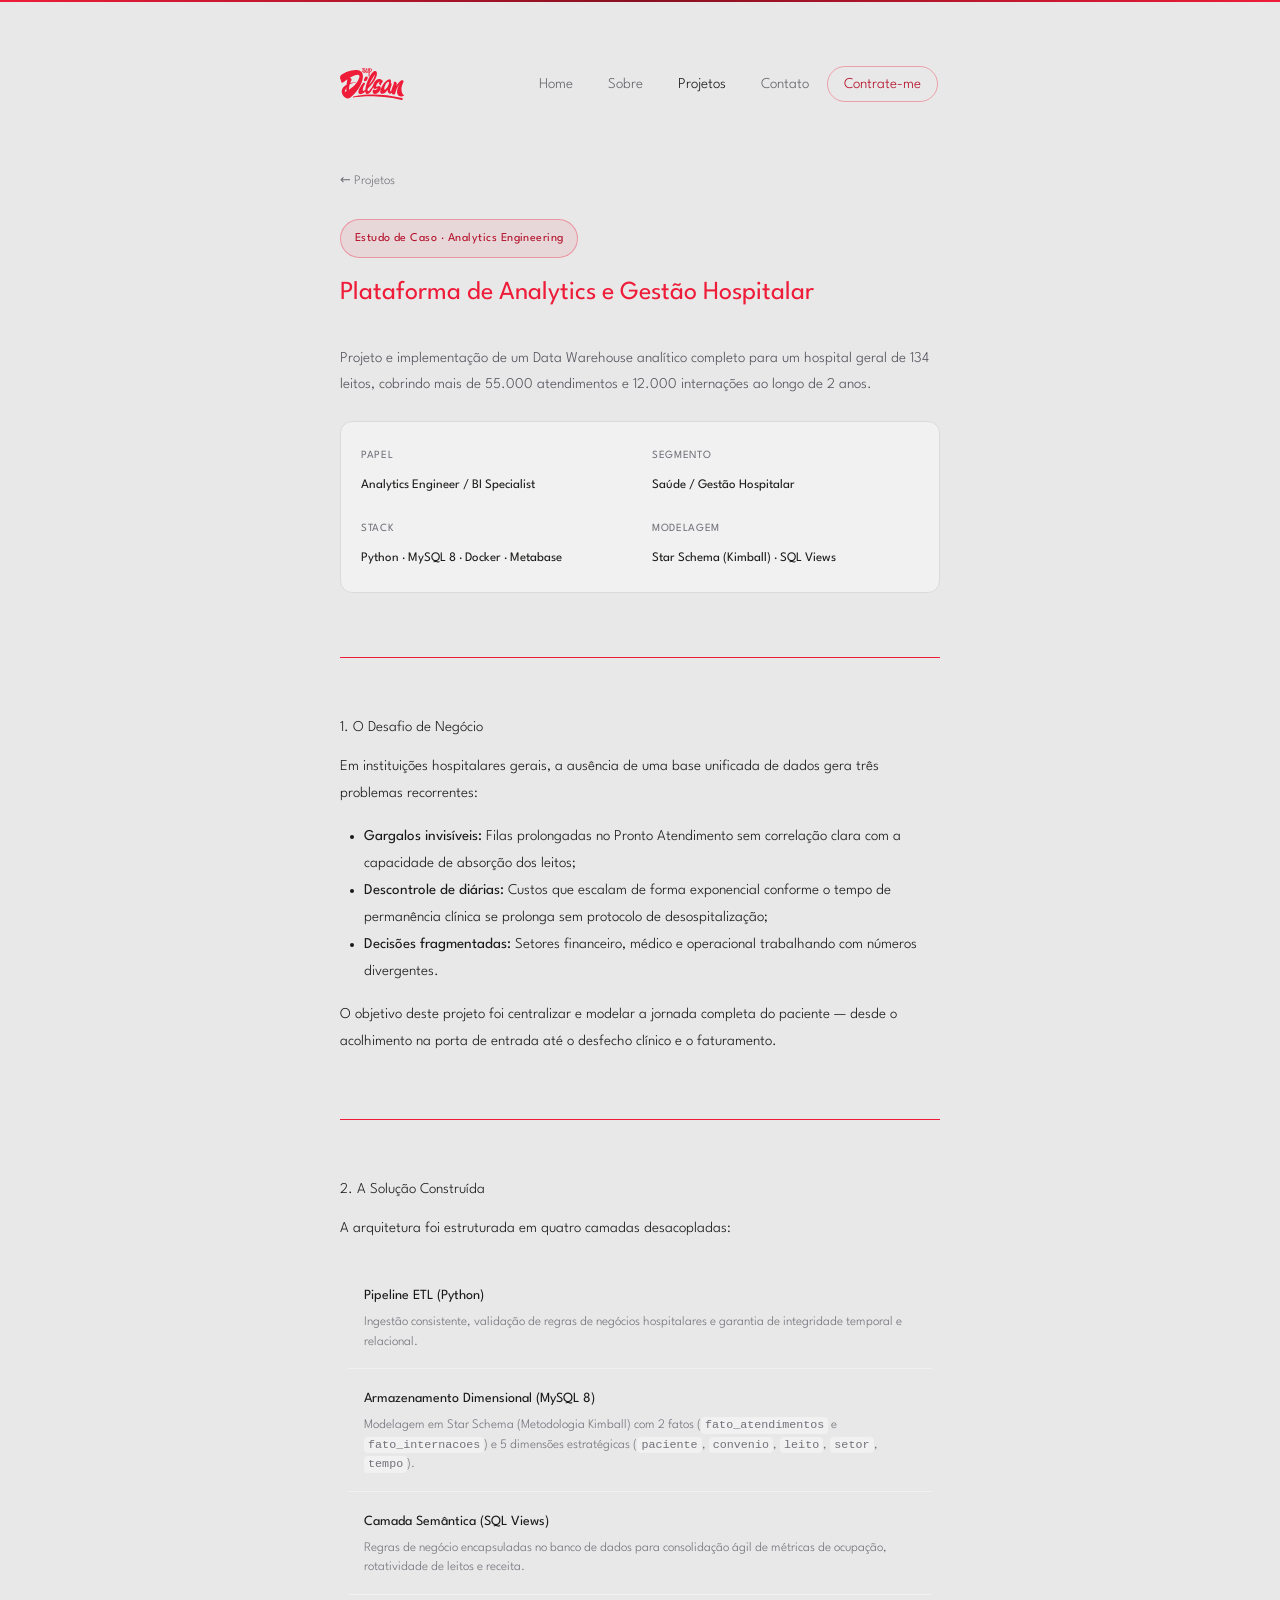
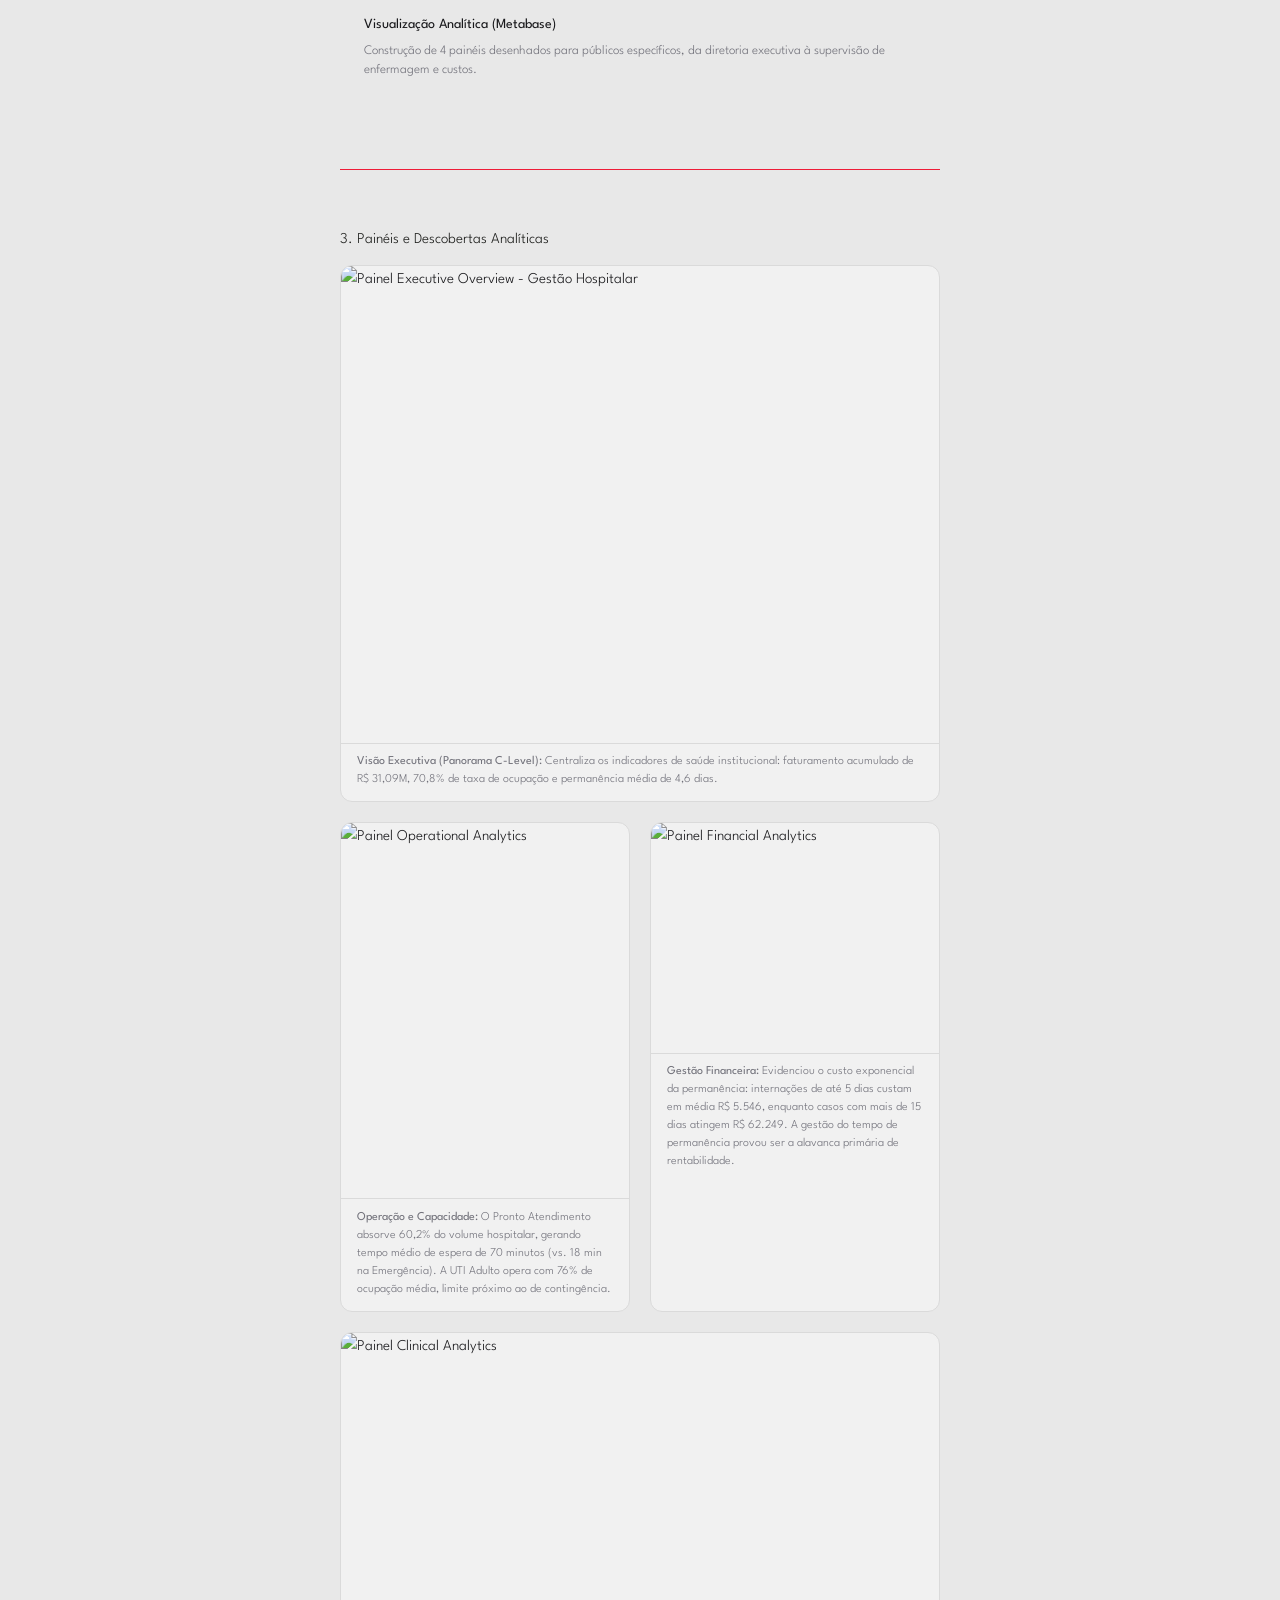
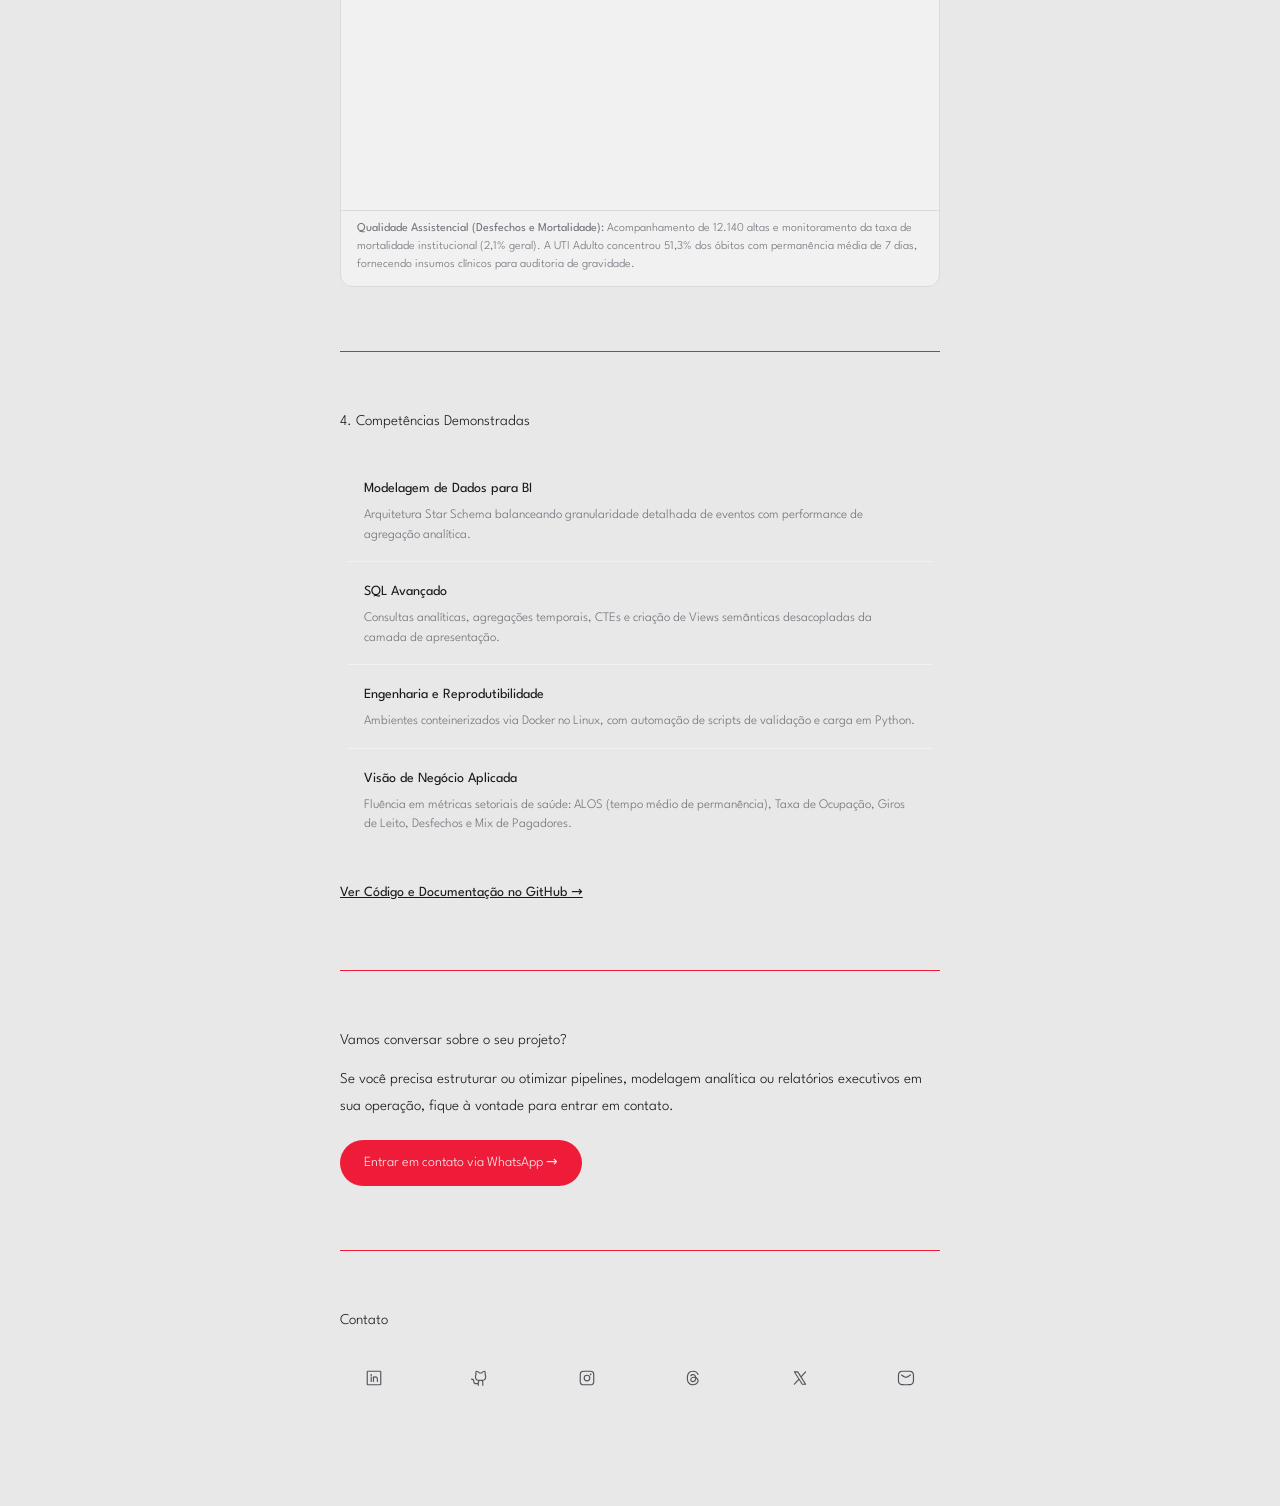
==== commit 9c5e57ef: "fix: lightbox dark mode" ====
--- a/projeto-hospitalar.html
+++ b/projeto-hospitalar.html
@@ -172,11 +172,18 @@
 
                 <!-- Dashboard 1: Executive Overview -->
                 <div class="projeto-media-item">
-                    <img
-                        src="https://raw.githubusercontent.com/Luimar2/data-project-hospital/refs/heads/main/dashboard/metabase/screenshots/01-executive-overview.png"
-                        alt="Painel Executive Overview - Gestão Hospitalar"
-                        loading="lazy"
-                    >
+                    <picture>
+                        <!-- Imagem exibida apenas no Dark Mode -->
+                        <source media="(prefers-color-scheme: dark)" srcset="https://raw.githubusercontent.com/Luimar2/data-project-hospital/refs/heads/main/dashboard/metabase/screenshots/01-executive-overview-dark.png">
+                        <!-- Imagem padrão para o Light Mode -->
+                        <img
+                            src="https://raw.githubusercontent.com/Luimar2/data-project-hospital/refs/heads/main/dashboard/metabase/screenshots/01-executive-overview.png"
+                            width="1696"
+                            height="1352"
+                            alt="Painel Executive Overview - Gestão Hospitalar"
+                            loading="lazy"
+                        >
+                    </picture>
                     <div class="projeto-media-caption">
                         <strong>Visão Executiva (Panorama C-Level):</strong> Centraliza os indicadores de saúde institucional: faturamento acumulado de R$ 31,09M, 70,8% de taxa de ocupação e permanência média de 4,6 dias.
                     </div>
@@ -185,21 +192,31 @@
                 <!-- Dashboards 2 e 3: Lado a Lado -->
                 <div class="projeto-media-wrap projeto-media-duas-colunas">
                     <div class="projeto-media-item">
-                        <img
-                            src="https://raw.githubusercontent.com/Luimar2/data-project-hospital/refs/heads/main/dashboard/metabase/screenshots/02-operational-analytics.png"
-                            alt="Painel Operational Analytics"
-                            loading="lazy"
-                        >
+                        <picture>
+                            <source media="(prefers-color-scheme: dark)" srcset="https://raw.githubusercontent.com/Luimar2/data-project-hospital/refs/heads/main/dashboard/metabase/screenshots/02-operational-analytics-dark.png">
+                            <img
+                                src="https://raw.githubusercontent.com/Luimar2/data-project-hospital/refs/heads/main/dashboard/metabase/screenshots/02-operational-analytics.png"
+                                width="1696"
+                                height="2208"
+                                alt="Painel Operational Analytics"
+                                loading="lazy"
+                            >
+                        </picture>
                         <div class="projeto-media-caption">
                             <strong>Operação e Capacidade:</strong> O Pronto Atendimento absorve 60,2% do volume hospitalar, gerando tempo médio de espera de 70 minutos (vs. 18 min na Emergência). A UTI Adulto opera com 76% de ocupação média, limite próximo ao de contingência.
                         </div>
                     </div>
                     <div class="projeto-media-item">
-                        <img
-                            src="https://raw.githubusercontent.com/Luimar2/data-project-hospital/refs/heads/main/dashboard/metabase/screenshots/03-financial-analytics.png"
-                            alt="Painel Financial Analytics"
-                            loading="lazy"
-                        >
+                        <picture>
+                            <source media="(prefers-color-scheme: dark)" srcset="https://raw.githubusercontent.com/Luimar2/data-project-hospital/refs/heads/main/dashboard/metabase/screenshots/03-financial-analytics-dark.png">
+                            <img
+                                src="https://raw.githubusercontent.com/Luimar2/data-project-hospital/refs/heads/main/dashboard/metabase/screenshots/03-financial-analytics.png"
+                                width="1696"
+                                height="1352"
+                                alt="Painel Financial Analytics"
+                                loading="lazy"
+                            >
+                        </picture>
                         <div class="projeto-media-caption">
                             <strong>Gestão Financeira:</strong> Evidenciou o custo exponencial da permanência: internações de até 5 dias custam em média R$ 5.546, enquanto casos com mais de 15 dias atingem R$ 62.249. A gestão do tempo de permanência provou ser a alavanca primária de rentabilidade.
                         </div>
@@ -208,11 +225,16 @@
 
                 <!-- Dashboard 4: Clinical Analytics -->
                 <div class="projeto-media-item">
-                    <img
-                        src="https://raw.githubusercontent.com/Luimar2/data-project-hospital/refs/heads/main/dashboard/metabase/screenshots/04-clinical-analytics.png"
-                        alt="Painel Clinical Analytics"
-                        loading="lazy"
-                    >
+                    <picture>
+                        <source media="(prefers-color-scheme: dark)" srcset="https://raw.githubusercontent.com/Luimar2/data-project-hospital/refs/heads/main/dashboard/metabase/screenshots/04-clinical-analytics-dark.png">
+                        <img
+                            src="https://raw.githubusercontent.com/Luimar2/data-project-hospital/refs/heads/main/dashboard/metabase/screenshots/04-clinical-analytics.png"
+                            width="1696"
+                            height="1352"
+                            alt="Painel Clinical Analytics"
+                            loading="lazy"
+                        >
+                    </picture>
                     <div class="projeto-media-caption">
                         <strong>Qualidade Assistencial (Desfechos e Mortalidade):</strong> Acompanhamento de 12.140 altas e monitoramento da taxa de mortalidade institucional (2,1% geral). A UTI Adulto concentrou 51,3% dos óbitos com permanência média de 7 dias, fornecendo insumos clínicos para auditoria de gravidade.
                     </div>
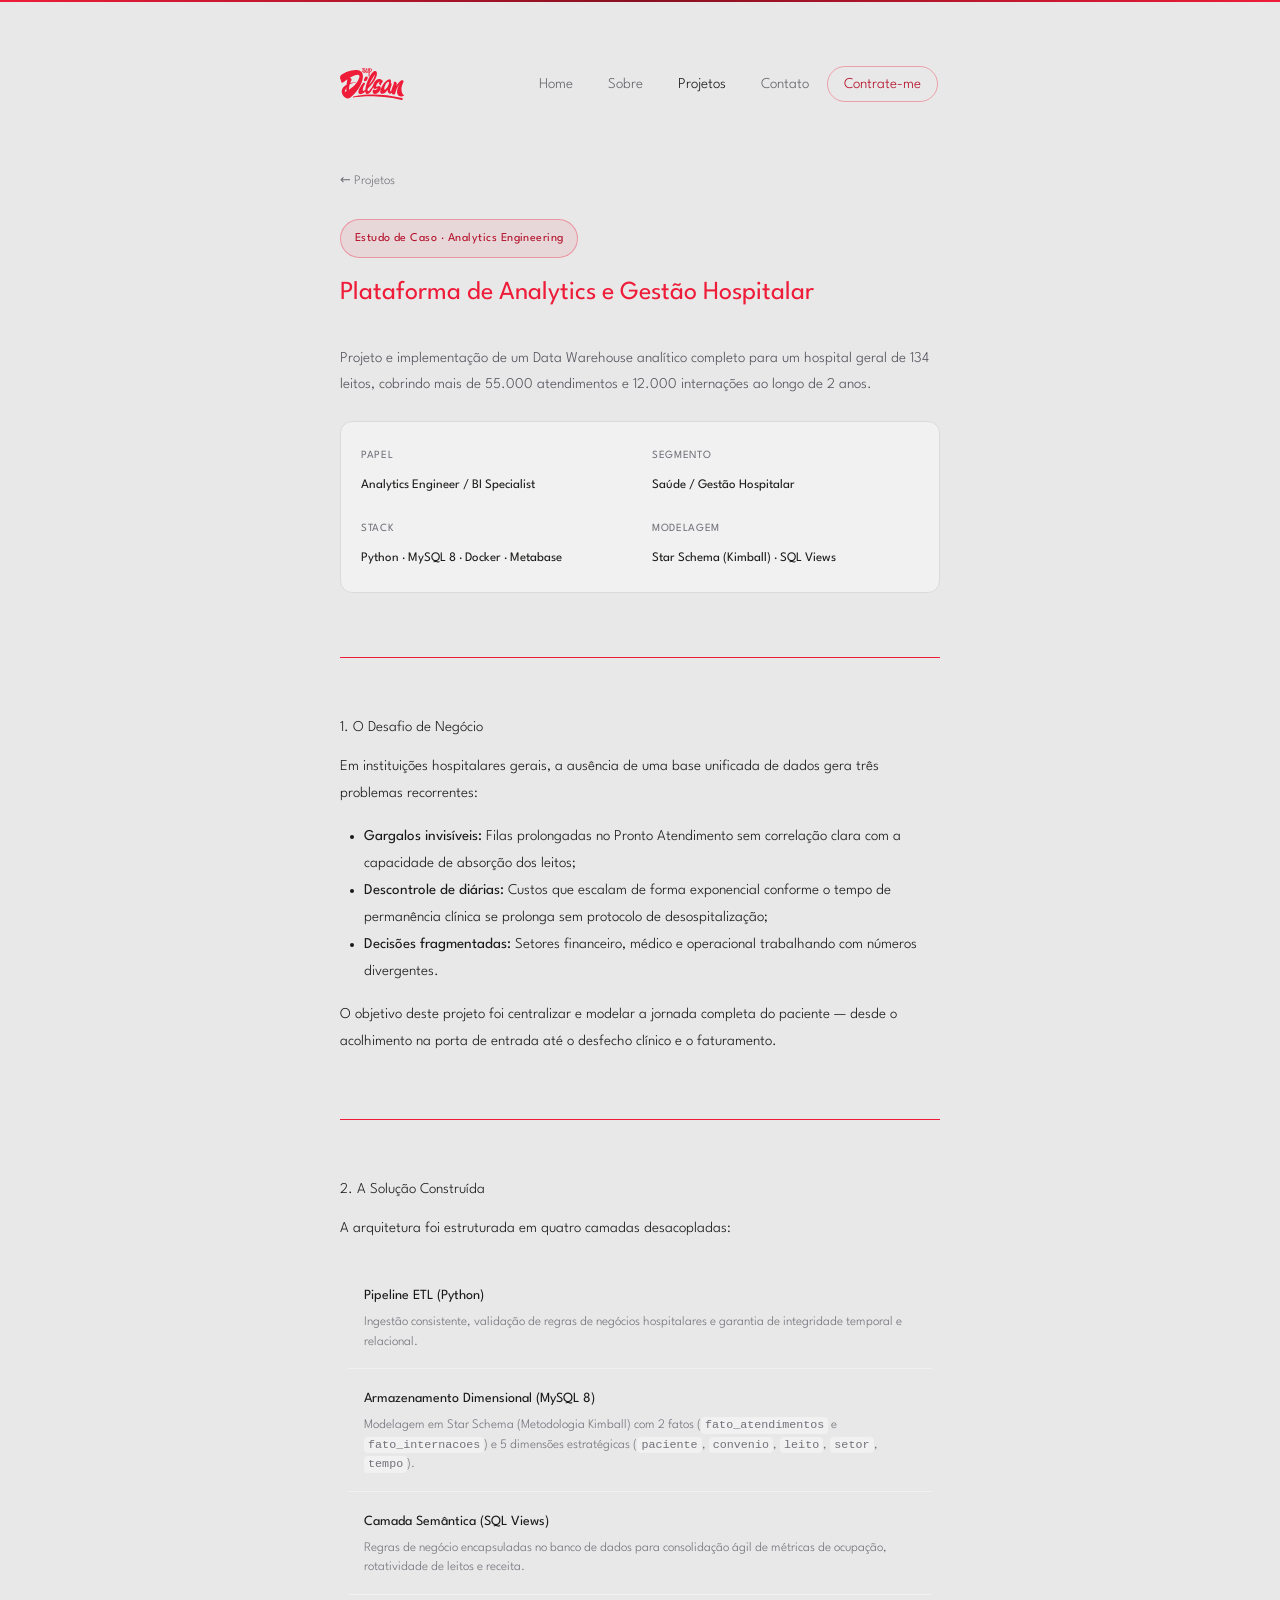
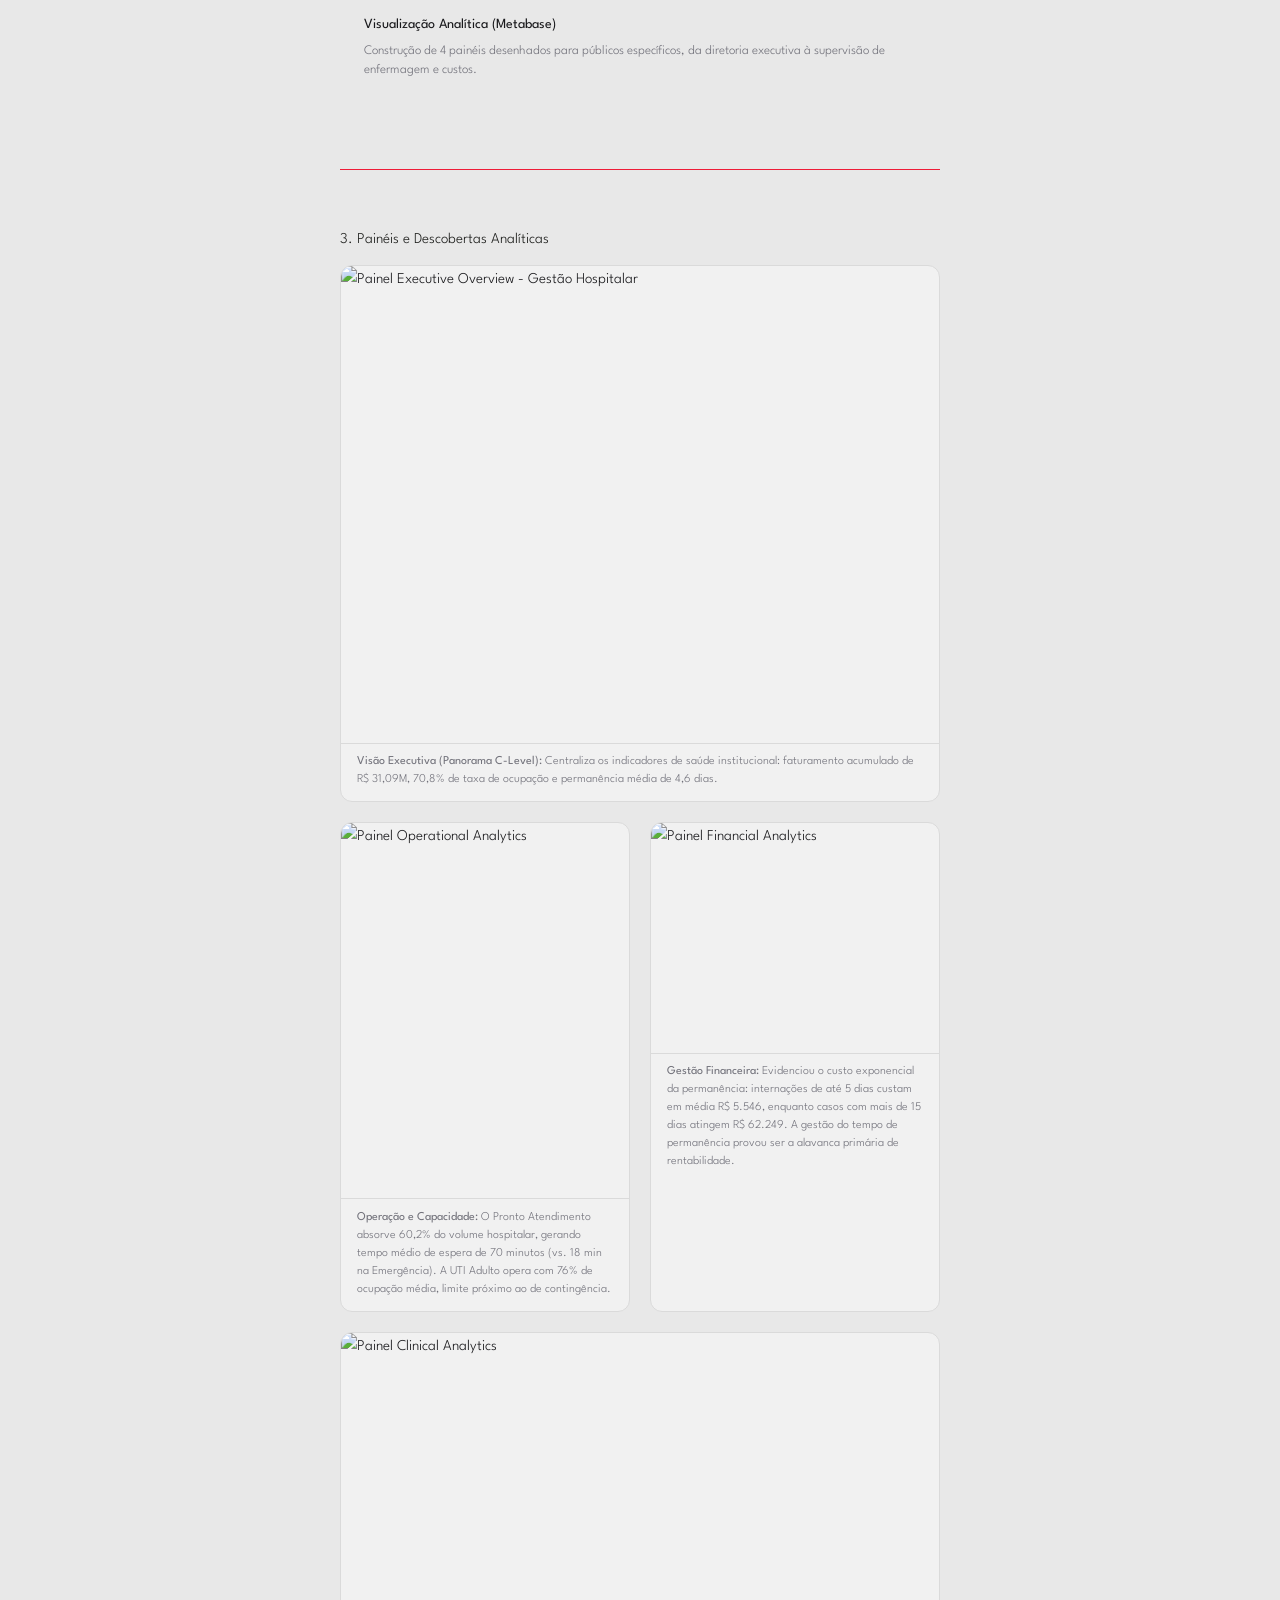
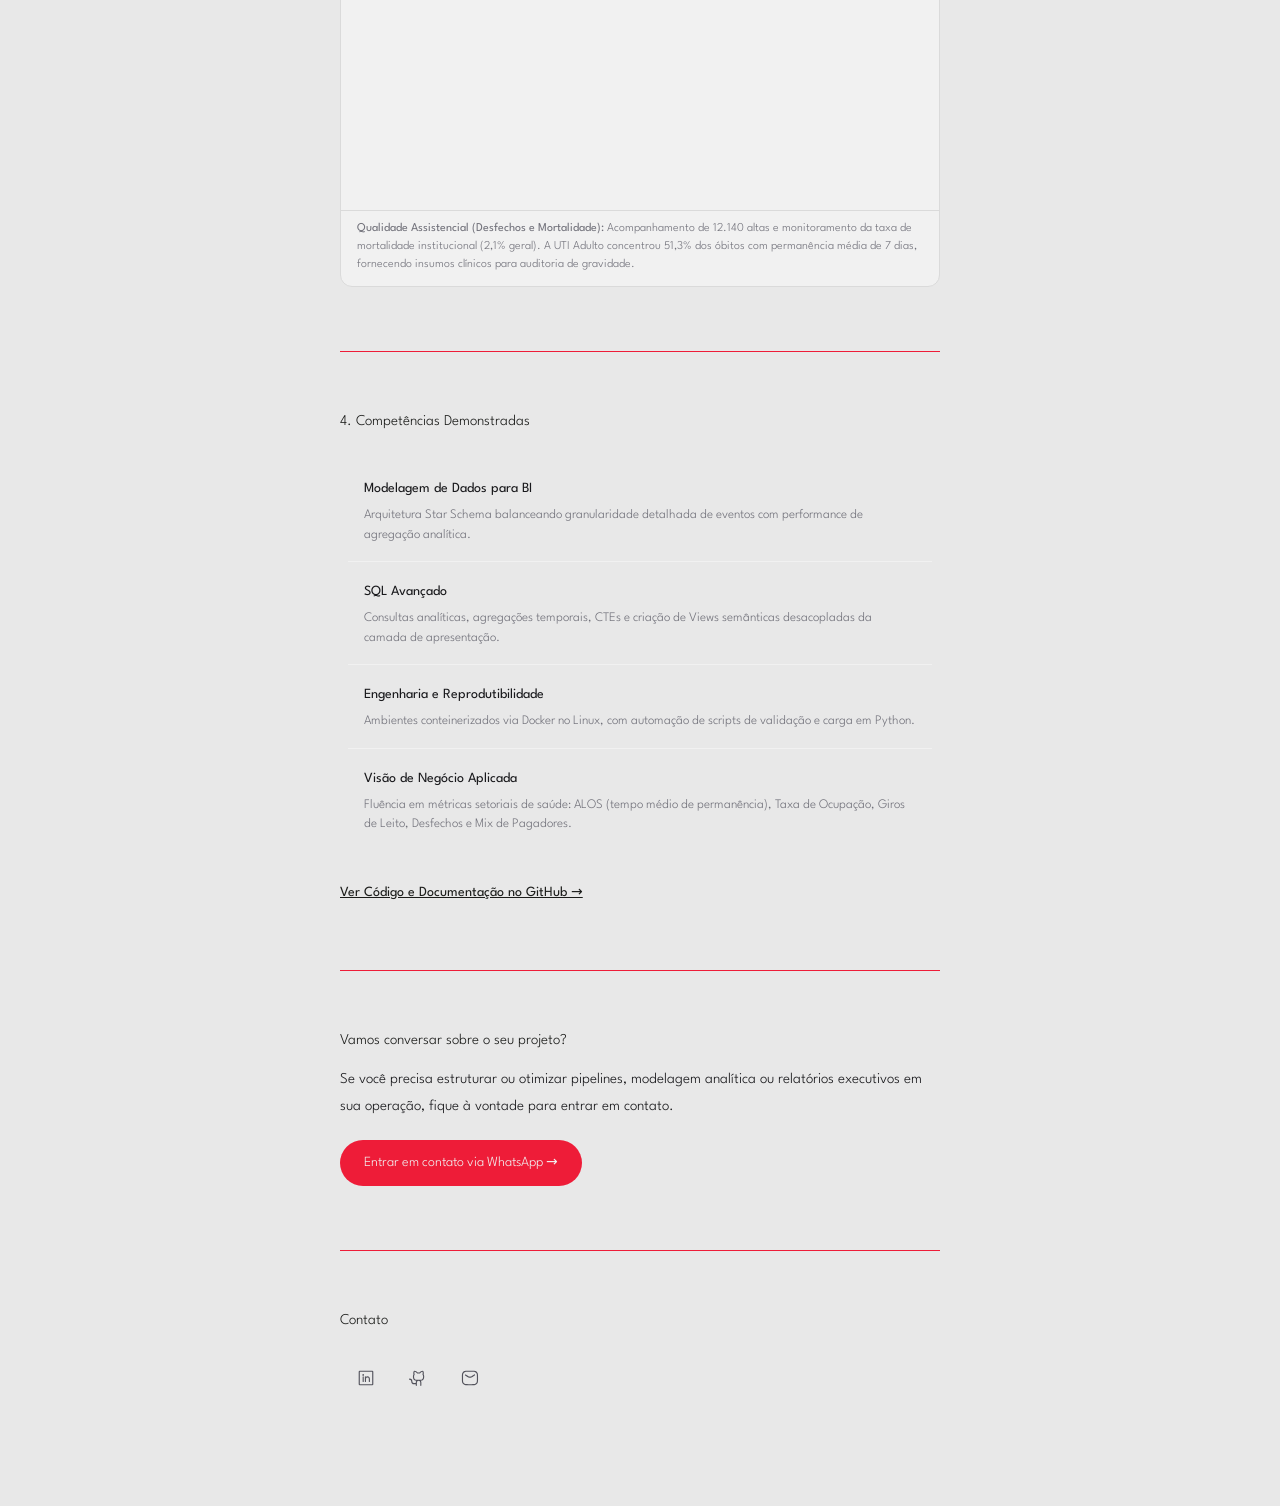
==== commit 7b73e65a: "chore: remove social media" ====
--- a/projeto-hospitalar.html
+++ b/projeto-hospitalar.html
@@ -29,12 +29,13 @@
     -->
 
     <title>Plataforma de Analytics e Gestão Hospitalar — Luimar Dilsan Mota</title>
-    <link rel="icon" type="image/x-icon" href="assets/favicon.svg" />
+    <link rel="icon" type="image/x-icon" href="assets/images/favicon.svg" />
     <link rel="preconnect" href="https://fonts.googleapis.com">
     <link rel="preconnect" href="https://fonts.gstatic.com" crossorigin>
     <link rel="stylesheet" href="https://fonts.googleapis.com/css2?family=League+Spartan:wght@100..900&display=swap">
-    <link rel="stylesheet" href="css/style.css">
+    <link rel="stylesheet" href="assets/css/style.css">
     <script src="https://code.jquery.com/jquery-3.6.0.min.js"></script>
+    <script src="assets/js/scripts.js"></script>
     <!-- Google Tag Manager -->
     <script>(function (w, d, s, l, i) {
       w[l] = w[l] || []; w[l].push({
@@ -53,7 +54,7 @@
     </noscript>
     <header class="cabecalho container">
         <a class="logo" href="index.html" aria-label="Luimar Mota — ir para o início">
-            <img src="assets/logo.svg" alt="" width="64" height="32">
+            <img src="assets/images/logo.svg" alt="" width="64" height="32">
         </a>
 
         <nav class="menu" aria-label="Navegação principal">
@@ -285,9 +286,9 @@
 
         <!-- Navegação entre projetos -->
         <!-- section class="secao projeto-nav" aria-label="Outros projetos">
-            <a href="projeto-marketing.html" class="projeto-nav-link">
+            <a href="projeto-novo.html" class="projeto-nav-link">
                 <span class="projeto-nav-label">Próximo projeto</span>
-                <span class="projeto-nav-title">Performance de Marketing →</span>
+                <span class="projeto-nav-title">Projeto Novo →</span>
             </a>
         </section-->
 
@@ -307,20 +308,20 @@
                     <img src="assets/icons/github.svg" alt="" width="18" height="18">
                 </a>
 
-                <!-- Instagram -->
+                <!-- Instagram
                 <a class="link-icone" href="https://www.instagram.com/sup.dilsan" target="_blank" rel="noopener noreferrer" aria-label="Instagram de Luimar Mota" title="Instagram">
                     <img src="assets/icons/instagram.svg" alt="" width="18" height="18">
-                </a>
-
-                <!-- Threads -->
+                </a> -->
+
+                <!-- Threads
                 <a class="link-icone" href="https://www.threads.net/@luimar2" target="_blank" rel="noopener noreferrer" aria-label="Threads de Luimar Mota" title="Threads">
                     <img src="assets/icons/threads.svg" alt="" width="18" height="18">
-                </a>
-
-                <!-- X (Twitter) -->
+                </a> -->
+
+                <!-- X (Twitter)
                 <a class="link-icone" href="https://x.com/luimar2" target="_blank" rel="noopener noreferrer" aria-label="X (Twitter) de Luimar Mota" title="X (Twitter)">
                     <img src="assets/icons/x.svg" alt="" width="18" height="18">
-                </a>
+                </a> -->
 
                 <!-- Copiar e-mail -->
                 <a id="copyBtn" class="link-icone" onclick="copiarEmail(event)" href="#" role="button" aria-label="Copiar e-mail" title="Copiar e-mail">
@@ -337,8 +338,6 @@
         <button id="lightboxClose" class="lightbox-close" type="button" aria-label="Fechar visualização">&times;</button>
         <img id="lightboxImg" class="lightbox-content" src="" alt="">
     </div>
-
-    <script src="js/scripts.js"></script>
 </body>
 
 </html>
--- a/assets/css/style.css
+++ b/assets/css/style.css
@@ -0,0 +1,878 @@
+/*!
+ * Luimar Mota — Dados & Dashboards
+ * Folha de estilos autoral, sem frameworks.
+ *
+ *  1. Tokens         cores e medidas (o modo escuro só redefine tokens)
+ *  2. Base           reset mínimo, tipografia e elementos
+ *  3. Layout         container e cabeçalho
+ *  4. Navegação      desktop e mobile
+ *  5. Componentes    bloco, cartão, item, ícones de link, botão, link de ação
+ *  6. Página Sobre
+ *  7. Páginas de projeto e lightbox
+ */
+
+
+/* ==========================================================================
+   1. TOKENS
+   ========================================================================== */
+
+:root {
+    color-scheme: light dark;
+
+    /* Tipografia */
+    --fonte: 'League Spartan', system-ui, -apple-system, 'Segoe UI', sans-serif;
+    --fonte-codigo: ui-monospace, 'SF Mono', Menlo, Consolas, monospace;
+
+    /* Marca (fixa nos dois modos) */
+    --marca: #ee1c38;
+    --marca-forte: #b20e27;
+    --marca-profunda: #881020;
+    --marca-rgb: 238 28 56;
+
+    /* Marca em texto e contornos (clareia no modo escuro p/ manter contraste) */
+    --destaque: #ee1c38;
+    --destaque-forte: #b20e27;
+    --destaque-rgb: 238 28 56;
+
+    /* Superfícies */
+    --fundo: #e8e8e8;
+    --superficie: #f1f1f1;
+    --superficie-elevada: #e8e8e8;
+    --superficie-hover: #dadada;
+
+    /* Texto */
+    --texto: #18181b;
+    --texto-titulo: #1b1c1a;
+    --texto-secundario: #52525b;
+    --texto-mudo: #71717a;
+    --menu-link: #64646a;
+    --menu-link-hover: #1b1c1a;
+
+    /* Linhas */
+    --borda: #dadada;
+    --borda-forte: #adadad;
+    --borda-suave: #f1f1f1;
+    --divisor: #ee1c38;
+
+    /* Botão e popup do menu mobile */
+    --botao-fundo: #f1f1f1;
+    --botao-fundo-hover: #e8e8e8;
+    --botao-borda: #dadada;
+    --botao-borda-hover: #adadad;
+    --menu-mobile-borda: rgb(0 0 0 / .09);
+    --menu-mobile-separador: rgb(0 0 0 / .08);
+
+    /* Ícone dos cartões de projeto e dica "Copiado!" */
+    --cartao-icone-fundo: #4b4747;
+    --dica-fundo: #1b1c1a;
+    --dica-texto: #fafafa;
+
+    --selecao: #eab5bc;
+
+    /* Medidas */
+    --largura: 600px;
+    --raio-sm: .5rem;
+    --raio-md: .75rem;
+    --raio-pilula: 9999px;
+}
+
+@media (prefers-color-scheme: dark) {
+    :root {
+        --destaque: #f36074;
+        --destaque-forte: #f36074;
+        --destaque-rgb: 243 96 116;
+
+        --fundo: #1b1c1a;
+        --superficie: rgb(75 71 71 / .5);
+        --superficie-elevada: #4b4747;
+        --superficie-hover: #4b4747;
+
+        --texto: #e8e8e8;
+        --texto-titulo: #e8e8e8;
+        --texto-secundario: #adadad;
+        --texto-mudo: #adadad;
+        --menu-link: #898989;
+        --menu-link-hover: #e8e8e8;
+
+        --borda: #4b4747;
+        --borda-forte: #adadad;
+        --borda-suave: #4b4747;
+        --divisor: #64646a;
+
+        --botao-fundo: #4b4747;
+        --botao-fundo-hover: #27272a;
+        --botao-borda: #4b4747;
+        --botao-borda-hover: #3f3f46;
+        --menu-mobile-borda: #4b4747;
+        --menu-mobile-separador: rgb(100 100 106 / .75);
+
+        --dica-fundo: #e8e8e8;
+        --dica-texto: #1b1c1a;
+
+        --selecao: #673439;
+    }
+}
+
+
+/* ==========================================================================
+   2. BASE
+   ========================================================================== */
+
+*, *::before, *::after { box-sizing: border-box; }
+
+html {
+    -webkit-text-size-adjust: 100%;
+    text-size-adjust: 100%;
+    -webkit-tap-highlight-color: transparent;
+}
+
+body {
+    margin: 0;
+    padding: 0 1.5rem 6rem;
+    background: var(--fundo);
+    color: var(--texto);
+    font-family: var(--fonte);
+    font-size: 14px;
+    font-weight: 300;
+    line-height: 165%;
+    -webkit-font-smoothing: antialiased;
+    -moz-osx-font-smoothing: grayscale;
+}
+
+@media (min-width: 768px) {
+    body { font-size: 15px; line-height: 180%; }
+}
+
+/* Filete decorativo: rodapé no mobile, topo no desktop */
+body::before {
+    content: "";
+    position: fixed;
+    bottom: 0;
+    left: 0;
+    z-index: 10;
+    width: 100%;
+    height: 2px;
+    background-image: linear-gradient(to right, var(--marca), var(--marca-profunda), var(--marca));
+    pointer-events: none;
+}
+
+@media (min-width: 768px) {
+    body::before { top: 0; bottom: auto; }
+}
+
+::selection { background: var(--selecao); }
+
+:focus-visible {
+    outline: 2px solid var(--destaque);
+    outline-offset: 2px;
+}
+
+[hidden] { display: none !important; }
+
+h1, h2, h3, p, ul, figure { margin: 0; }
+h1, h2, h3 { font-size: inherit; font-weight: inherit; }
+ul { padding: 0; list-style: none; }
+
+a { color: inherit; text-decoration: none; }
+strong { font-weight: bolder; }
+small { font-size: 80%; }
+
+img, video { display: block; }
+img, video { max-width: 100%; height: auto; }
+
+code {
+    padding: .1em .35em;
+    border-radius: .25rem;
+    background: var(--superficie);
+    font-family: var(--fonte-codigo);
+    font-size: .9em;
+    line-height: 1;
+}
+
+hr {
+    height: 0;
+    margin: 3rem 0 0;
+    border: 0;
+    border-top: 1px solid var(--divisor);
+}
+
+@media (min-width: 768px) {
+    hr { margin-top: 4rem; }
+}
+
+h1 {
+    margin-bottom: 2rem;
+    font-size: 26px;
+    font-weight: 400;
+    line-height: 1.5;
+    color: var(--destaque);
+}
+
+h2 {
+    margin-bottom: .75rem;
+    color: var(--texto-titulo);
+}
+
+p { margin-bottom: 1.5rem; }
+p:last-child { margin-bottom: 0; }
+
+
+/* ==========================================================================
+   3. LAYOUT
+   ========================================================================== */
+
+.container {
+    max-width: var(--largura);
+    margin-inline: auto;
+}
+
+.cabecalho {
+    display: flex;
+    align-items: center;
+    justify-content: space-between;
+    width: 100%;
+    margin-block: 3rem;
+}
+
+@media (min-width: 768px) {
+    .cabecalho { margin-block: 4rem; }
+}
+
+.logo {
+    display: block;
+    width: 64px;
+    height: 32px;
+}
+
+.logo img { width: 100%; height: 100%; }
+
+.secao { margin-top: 2.5rem; }
+
+@media (min-width: 768px) {
+    .secao { margin-top: 3.5rem; }
+}
+
+
+/* ==========================================================================
+   4. NAVEGAÇÃO
+   ========================================================================== */
+
+/* Desktop: pílulas de texto */
+.menu { display: none; }
+
+.menu-lista {
+    display: flex;
+    align-items: center;
+    gap: 1px;
+    padding: 2px;
+}
+
+.menu-link {
+    display: flex;
+    align-items: center;
+    min-height: 36px;
+    padding: 0 1rem;
+    border: 1px solid transparent;
+    border-radius: var(--raio-pilula);
+    color: var(--menu-link);
+}
+
+.menu-link:hover { color: var(--menu-link-hover); }
+.menu-link[aria-current="page"] { color: var(--texto); }
+
+.menu-link-cta {
+    border-color: rgb(var(--destaque-rgb) / .35);
+    color: var(--destaque-forte);
+}
+
+.menu-link-cta:hover {
+    border-color: rgb(var(--destaque-rgb) / .5);
+    background: rgb(var(--destaque-rgb) / .08);
+    color: var(--destaque-forte);
+}
+
+/* Mobile: botão + popup. Estado aberto controlado por js/scripts.js (.is-open) */
+.menu-mobile {
+    position: relative;
+    display: inline-block;
+}
+
+.menu-mobile-botao {
+    display: flex;
+    align-items: center;
+    justify-content: center;
+    width: 40px;
+    height: 40px;
+    border: 1px solid var(--botao-borda);
+    border-radius: var(--raio-pilula);
+    background: var(--botao-fundo);
+    padding: 0;
+    font: inherit;
+    cursor: pointer;
+}
+
+.menu-mobile-botao:hover {
+    border-color: var(--botao-borda-hover);
+    background: var(--botao-fundo-hover);
+}
+
+.menu-mobile-botao img { width: 22px; height: 22px; }
+
+.menu-mobile-lista {
+    position: absolute;
+    top: 100%;
+    right: 0;
+    z-index: 50;
+    min-width: 180px;
+    margin-top: 2px;
+    overflow: hidden;
+    border: 1px solid var(--menu-mobile-borda);
+    border-radius: var(--raio-md);
+    background: var(--superficie-elevada);
+    box-shadow: 0 2px 8px #00000008;
+    visibility: hidden;
+    opacity: 0;
+    transition: opacity .15s ease, visibility .15s ease;
+}
+
+.menu-mobile.is-open .menu-mobile-lista {
+    visibility: visible;
+    opacity: 1;
+}
+
+.menu-mobile-lista li { padding-inline: 1rem; }
+
+.menu-mobile-lista a {
+    display: flex;
+    align-items: center;
+    min-height: 3rem;
+    border-bottom: 1px solid var(--menu-mobile-separador);
+}
+
+.menu-mobile-lista li:last-child a { border-bottom: 0; }
+
+@media (min-width: 768px) {
+    .menu { display: block; }
+    .menu-mobile { display: none; }
+}
+
+
+/* ==========================================================================
+   5. COMPONENTES
+   ========================================================================== */
+
+/* Bloco: agrupa cartões, itens e ícones */
+.bloco {
+    overflow: hidden;
+    padding: .5rem;
+    border-radius: var(--raio-md);
+}
+
+/* Texto de item (cartões e listas de detalhes) */
+.item-titulo {
+    margin-bottom: 2px;
+    font-size: 14px;
+    font-weight: 400;
+}
+
+.item-texto {
+    margin: 0;
+    font-size: 12px;
+    line-height: 150%;
+    letter-spacing: .025em;
+    color: var(--texto-mudo);
+}
+
+@media (min-width: 768px) {
+    .item-texto { font-size: 13px; }
+}
+
+/* Cartão: ícone + título + descrição. Vira link quando for <a> */
+.cartao {
+    position: relative;
+    display: flex;
+    align-items: center;
+    gap: 1rem;
+    min-height: 88px;
+    padding: 1rem;
+    line-height: 1.25rem;
+}
+
+a.cartao,
+.cartao-em-breve { border: 1px solid transparent; }
+
+a.cartao:hover {
+    border-color: var(--borda-forte);
+    border-radius: var(--raio-sm);
+    background: var(--superficie-hover);
+}
+
+.cartao-em-breve {
+    cursor: default;
+    opacity: .75;
+}
+
+.cartao-icone {
+    display: flex;
+    align-items: center;
+    justify-content: center;
+    flex-shrink: 0;
+    min-width: 40px;
+    min-height: 40px;
+    border-radius: var(--raio-sm);
+    background: var(--cartao-icone-fundo);
+    transition: background .2s ease;
+}
+
+.cartao-icone img { width: 20px; height: 20px; }
+.cartao-em-breve .cartao-icone { opacity: .6; }
+
+a.cartao:hover .cartao-icone {
+    background: linear-gradient(135deg, var(--marca) 0%, var(--marca-forte) 100%);
+}
+
+/* Linha de ícones (redes sociais, ferramentas) */
+.linha-icones {
+    position: relative;
+    display: flex;
+    justify-content: space-between;
+    padding: .5rem;
+    border-radius: var(--raio-md);
+}
+
+/* Contato: ícones sempre à esquerda (Ferramentas mantém a distribuição padrão) */
+#contato .linha-icones {
+    justify-content: flex-start;
+    padding: .5rem 0;
+}
+
+.link-icone {
+    position: relative;
+    display: flex;
+    flex: 0 1 52px;          /* 52px, mas encolhe em telas estreitas */
+    min-width: 0;
+    align-items: center;
+    justify-content: center;
+    min-height: 48px;
+    padding: .5rem 0;
+    border: 1px solid transparent;
+}
+
+.link-icone img { width: 18px; height: 18px; }
+
+.link-icone:hover {
+    border-color: var(--borda-forte);
+    border-radius: var(--raio-sm);
+    background: var(--superficie-hover);
+}
+
+/* Botão "Copiar e-mail": dica "Copiado!" */
+.link-icone .dica-copiado {
+    position: absolute;
+    right: 0;
+    bottom: calc(100% + .4rem);
+    z-index: 60;
+    padding: .4rem .55rem;
+    border-radius: var(--raio-pilula);
+    background: var(--dica-fundo);
+    color: var(--dica-texto);
+    font-size: 12px;
+    font-weight: 400;
+    line-height: 1;
+    white-space: nowrap;
+    pointer-events: none;
+    opacity: 0;
+    transform: translateY(4px);
+    transition: opacity .18s ease, transform .18s ease;
+}
+
+.link-icone.is-copied { z-index: 70; }
+.link-icone.is-copied .dica-copiado { opacity: 1; transform: none; }
+
+/* Link de ação: texto sublinhado com seta (ex.: "Fale comigo no WhatsApp →") */
+.link-acao {
+    display: block;
+    width: fit-content;
+    font-size: 14px;
+    font-weight: 400;
+    color: var(--texto-titulo);
+    text-decoration: underline;
+    text-underline-offset: 1px;
+}
+
+.link-acao:hover { color: var(--destaque); }
+
+.secao-acao { margin-top: 1.25rem; }
+
+/* Botão de chamada principal */
+.projeto-cta-btn {
+    display: inline-block;
+    padding: .6rem 1.5rem;
+    border-radius: var(--raio-pilula);
+    background: var(--marca);
+    color: #f1f1f1;
+    font-size: 14px;
+    transition: background-color .2s ease;
+}
+
+.projeto-cta-btn:hover {
+    background: var(--marca-forte);
+    color: #fafafa;
+}
+
+/* Lista com marcadores */
+.lista-pontos {
+    margin: 1rem 0 1rem 1.5rem;
+    list-style: disc;
+    line-height: 1.8;
+}
+
+
+/* ==========================================================================
+   6. PÁGINA SOBRE
+   ========================================================================== */
+
+.sobre-hero {
+    display: flex;
+    flex-direction: column;
+    gap: 2rem;
+}
+
+@media (min-width: 600px) {
+    .sobre-hero {
+        flex-direction: row;
+        align-items: flex-start;
+        gap: 2.5rem;
+    }
+}
+
+.sobre-foto {
+    position: relative;
+    flex-shrink: 0;
+    width: 120px;
+    height: 120px;
+    overflow: hidden;
+    border: 2px solid rgb(var(--marca-rgb) / .2);
+    border-radius: 50%;
+    background: var(--superficie-elevada);
+}
+
+@media (min-width: 600px) {
+    .sobre-foto { width: 140px; height: 140px; }
+}
+
+.sobre-foto img {
+    width: 100%;
+    height: 100%;
+    object-fit: cover;
+    object-position: center top;
+}
+
+.sobre-foto-vazia {
+    display: flex;
+    flex-direction: column;
+    align-items: center;
+    justify-content: center;
+    gap: 4px;
+    width: 100%;
+    height: 100%;
+    color: #adadad;
+    font-size: 10px;
+    text-align: center;
+}
+
+.sobre-foto-vazia-icone {
+    width: 48px;
+    height: 48px;
+    background: url("../icons/avatar.svg") center / contain no-repeat;
+}
+
+.sobre-texto { flex: 1; }
+
+.sobre-texto h1 {
+    margin-bottom: 1rem;
+    font-size: 22px;
+}
+
+@media (min-width: 768px) {
+    .sobre-texto h1 { font-size: 26px; }
+}
+
+
+/* ==========================================================================
+   7. PÁGINAS DE PROJETO
+   ========================================================================== */
+
+.projeto-breadcrumb {
+    margin-bottom: 1.5rem;
+    font-size: 13px;
+}
+
+.projeto-breadcrumb a {
+    color: var(--texto-mudo);
+    transition: color .15s ease;
+}
+
+.projeto-breadcrumb a:hover { color: var(--destaque); }
+
+.projeto-badge {
+    display: inline-block;
+    margin-bottom: 1rem;
+    padding: .3rem .85rem;
+    border: 1px solid rgb(var(--destaque-rgb) / .35);
+    border-radius: var(--raio-pilula);
+    background: rgb(var(--destaque-rgb) / .08);
+    color: var(--destaque-forte);
+    font-size: 12px;
+    font-weight: 400;
+    letter-spacing: .04em;
+}
+
+.projeto-lead {
+    margin-bottom: 1.5rem;
+    font-size: 15px;
+    line-height: 175%;
+    color: var(--texto-secundario);
+}
+
+/* Ficha técnica */
+.projeto-meta-grid {
+    display: grid;
+    grid-template-columns: 1fr 1fr;
+    gap: 1rem 1.5rem;
+    margin-top: 1.5rem;
+    padding: 1.25rem;
+    border: 1px solid var(--borda);
+    border-radius: var(--raio-md);
+    background: var(--superficie);
+}
+
+.projeto-meta-item {
+    display: flex;
+    flex-direction: column;
+    gap: .2rem;
+}
+
+.projeto-meta-label {
+    font-size: 11px;
+    font-weight: 400;
+    letter-spacing: .06em;
+    text-transform: uppercase;
+    color: var(--texto-mudo);
+}
+
+.projeto-meta-value {
+    font-size: 13px;
+    font-weight: 400;
+    color: var(--texto-titulo);
+}
+
+.projeto-section > p { margin-bottom: 1rem; }
+
+/* Lista de entidades / competências */
+.projeto-entidades { margin-top: 1rem; }
+
+.projeto-entidade-item {
+    display: flex;
+    flex-direction: column;
+    padding: 1rem;
+    border-bottom: 1px solid var(--borda-suave);
+}
+
+.projeto-entidade-item:last-child { border-bottom: 0; }
+.projeto-entidade-item .item-titulo { margin-bottom: 4px; }
+.projeto-entidade-item .item-texto { letter-spacing: normal; }
+
+/* Resultados em números */
+.projeto-resultados-grid {
+    display: grid;
+    grid-template-columns: 1fr;
+    gap: 1rem;
+}
+
+.projeto-resultados-grid + p { margin-top: 1.5rem; }
+
+@media (min-width: 480px) {
+    .projeto-resultados-grid { grid-template-columns: repeat(3, 1fr); }
+}
+
+.projeto-resultado-item {
+    display: flex;
+    flex-direction: column;
+    align-items: flex-start;
+    gap: .4rem;
+    padding: 1.25rem;
+    border: 1px solid var(--borda);
+    border-radius: var(--raio-md);
+    background: var(--superficie);
+}
+
+.projeto-resultado-numero {
+    font-size: 28px;
+    font-weight: 300;
+    line-height: 1;
+    color: var(--destaque);
+}
+
+.projeto-resultado-desc {
+    font-size: 12px;
+    line-height: 145%;
+    color: var(--texto-secundario);
+}
+
+/* Chamada final */
+.projeto-cta > p { margin-bottom: 1.25rem; }
+
+/* Navegação entre projetos */
+.projeto-nav {
+    display: flex;
+    justify-content: space-between;
+    padding-bottom: 2rem;
+}
+
+.projeto-nav-link {
+    display: flex;
+    flex-direction: column;
+    gap: 2px;
+}
+
+.projeto-nav-label {
+    font-size: 12px;
+    color: var(--texto-mudo);
+}
+
+.projeto-nav-title {
+    font-size: 14px;
+    font-weight: 400;
+    color: var(--texto-titulo);
+    text-decoration: underline;
+    text-underline-offset: 1px;
+}
+
+.projeto-nav-link:hover .projeto-nav-title { color: var(--destaque); }
+
+/* Mídia (imagens, gifs, vídeos) */
+.projeto-media-wrap {
+    display: flex;
+    flex-direction: column;
+    gap: 1.25rem;
+}
+
+.projeto-media-duas-colunas {
+    display: grid;
+    grid-template-columns: 1fr;
+}
+
+@media (min-width: 520px) {
+    .projeto-media-duas-colunas { grid-template-columns: 1fr 1fr; }
+}
+
+.projeto-media-item {
+    position: relative;
+    overflow: hidden;
+    border: 1px solid var(--borda);
+    border-radius: var(--raio-md);
+    background: var(--superficie);
+}
+
+.projeto-media-item img,
+.projeto-media-item video {
+    display: block;
+    width: 100%;
+    height: auto;
+    border-radius: .65rem;
+}
+
+.projeto-media-item img {
+    cursor: zoom-in;
+    transition: opacity .2s ease;
+}
+
+.projeto-media-item img:hover { opacity: .95; }
+
+.projeto-media-caption {
+    padding: .6rem 1rem .75rem;
+    border-top: 1px solid var(--borda);
+    font-size: 12px;
+    line-height: 1.5;
+    color: var(--texto-mudo);
+}
+
+.projeto-media-placeholder {
+    display: flex;
+    flex-direction: column;
+    align-items: center;
+    justify-content: center;
+    gap: .75rem;
+    min-height: 200px;
+    padding: 2rem;
+    color: #adadad;
+    font-size: 13px;
+    text-align: center;
+}
+
+@media (min-width: 480px) {
+    .projeto-media-placeholder { min-height: 260px; }
+}
+
+.projeto-media-placeholder-icone {
+    width: 36px;
+    height: 36px;
+    opacity: .5;
+    background: url("../icons/placeholder-midia.svg") center / contain no-repeat;
+}
+
+/* Lightbox (ids e classes de estado usados por js/scripts.js) */
+.lightbox-modal {
+    position: fixed;
+    inset: 0;
+    z-index: 9999;
+    display: flex;
+    align-items: center;
+    justify-content: center;
+    padding: 1.5rem;
+    background: rgb(15 15 15 / .85);
+    -webkit-backdrop-filter: blur(4px);
+    backdrop-filter: blur(4px);
+    opacity: 0;
+    visibility: hidden;
+    transition: opacity .25s ease, visibility .25s ease;
+}
+
+.lightbox-modal.is-open { opacity: 1; visibility: visible; }
+
+.lightbox-content {
+    max-width: 95vw;
+    max-height: 90vh;
+    object-fit: contain;
+    border-radius: var(--raio-sm);
+    box-shadow: 0 10px 30px rgb(0 0 0 / .4);
+    transform: scale(.96);
+    transition: transform .25s ease;
+    cursor: zoom-out;
+}
+
+.lightbox-modal.is-open .lightbox-content { transform: scale(1); }
+
+.lightbox-close {
+    position: absolute;
+    top: 1.25rem;
+    right: 1.25rem;
+    display: flex;
+    align-items: center;
+    justify-content: center;
+    width: 40px;
+    height: 40px;
+    padding: 0;
+    border: 0;
+    border-radius: var(--raio-pilula);
+    background: rgb(255 255 255 / .15);
+    color: #fff;
+    font: inherit;
+    font-size: 24px;
+    line-height: 1;
+    cursor: pointer;
+    transition: background-color .2s ease;
+}
+
+.lightbox-close:hover { background: rgb(var(--marca-rgb) / .8); }
